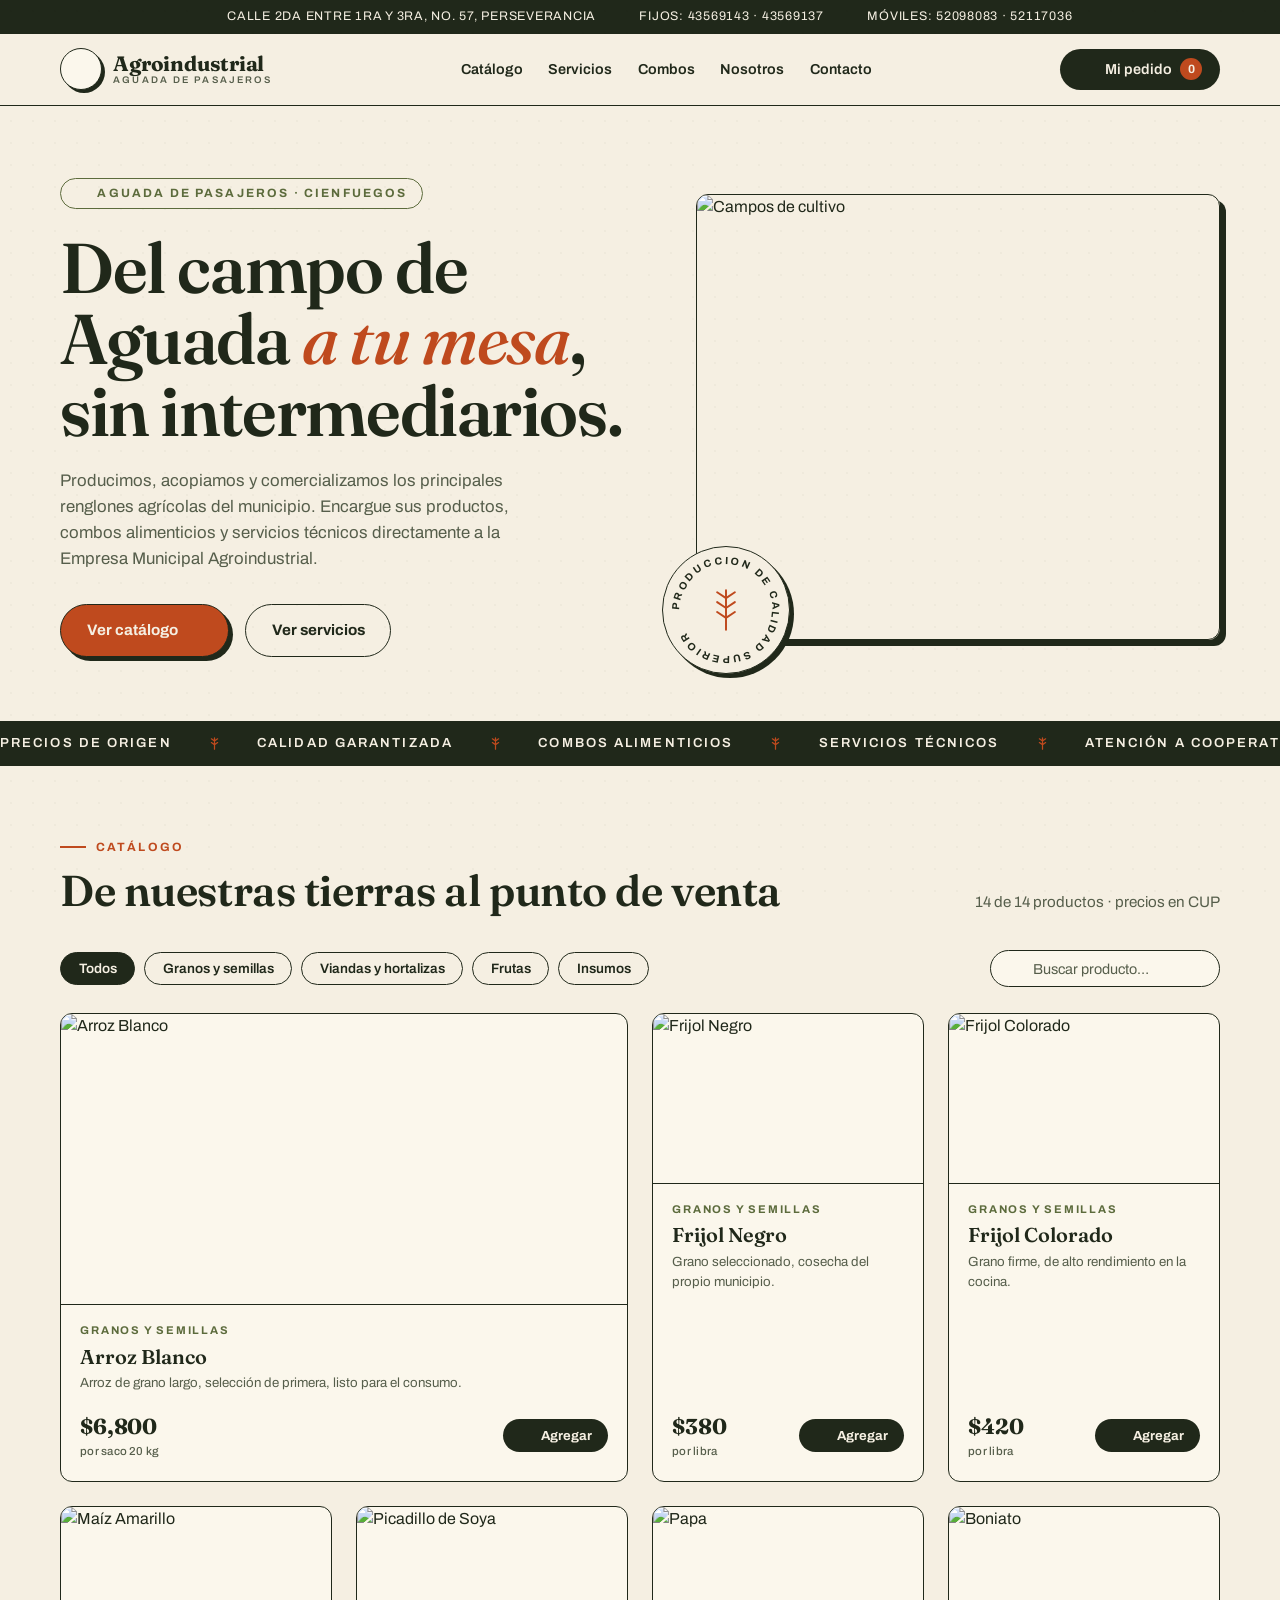
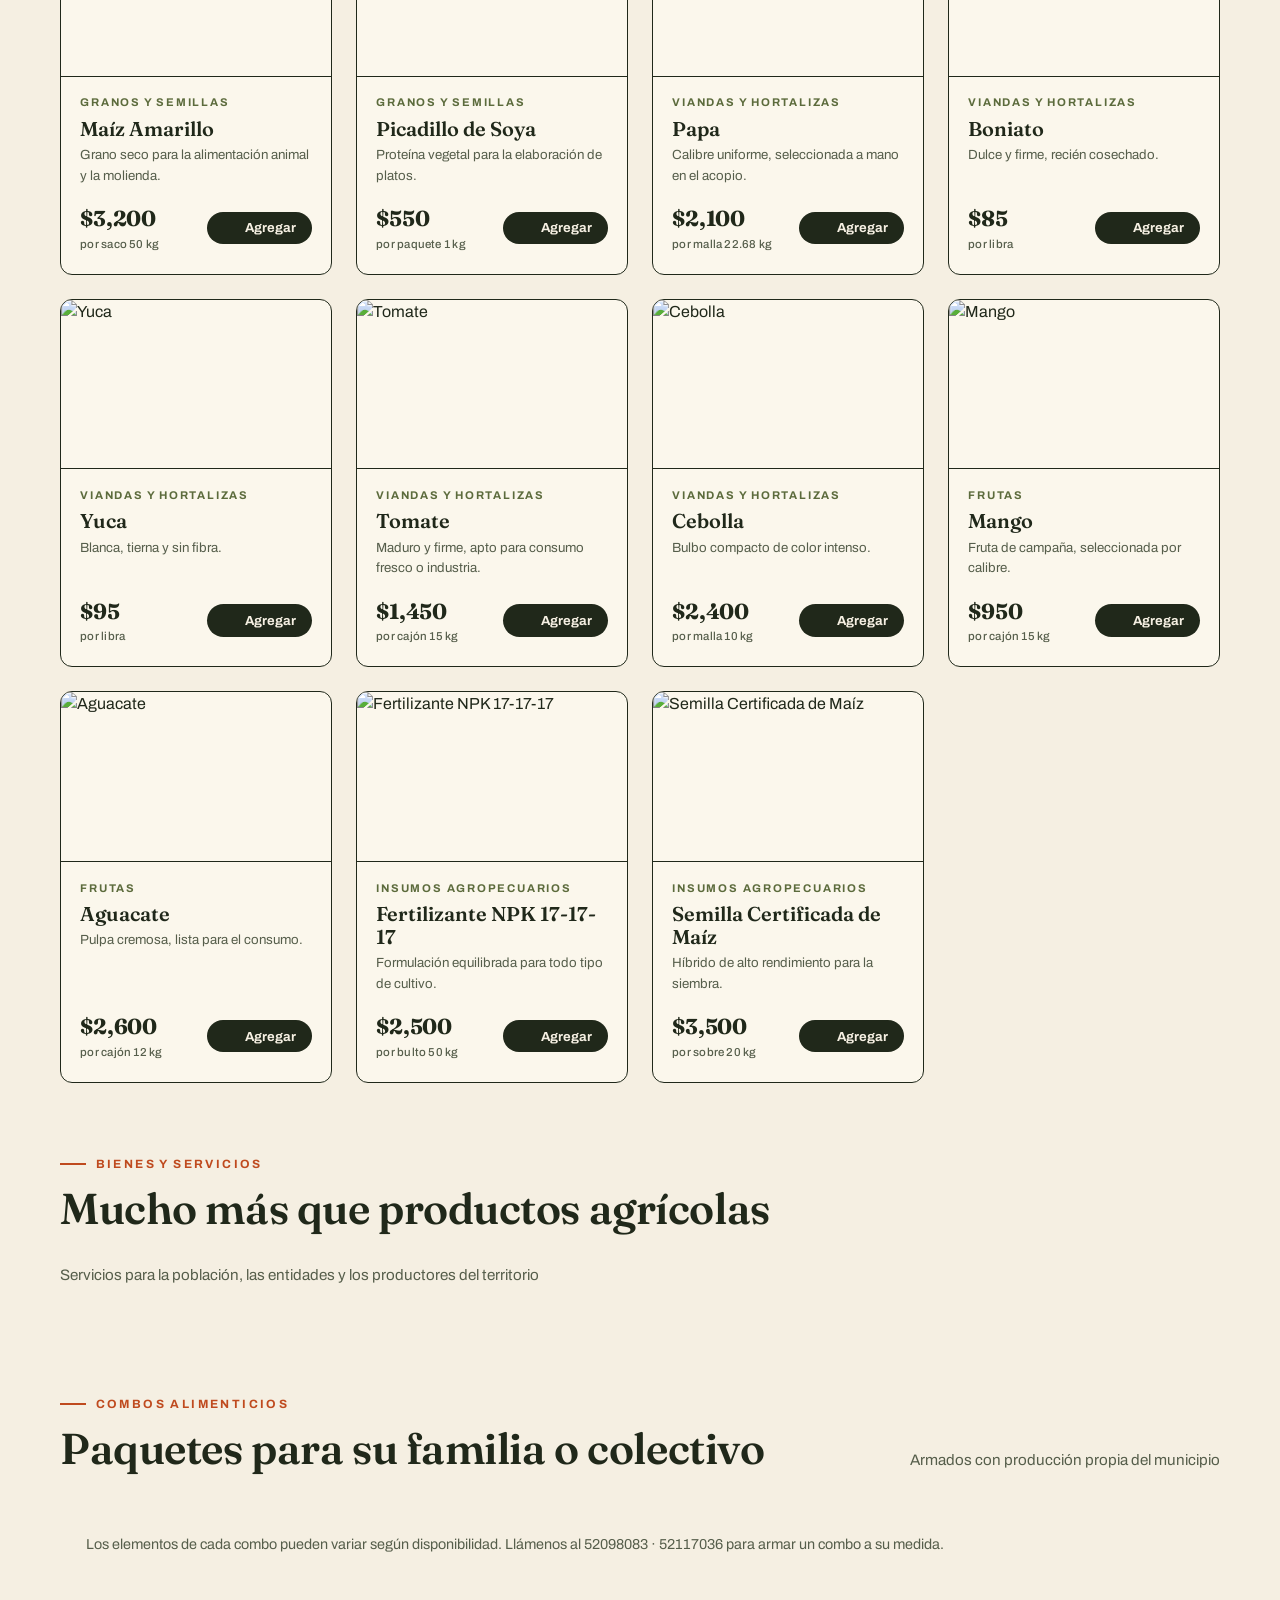
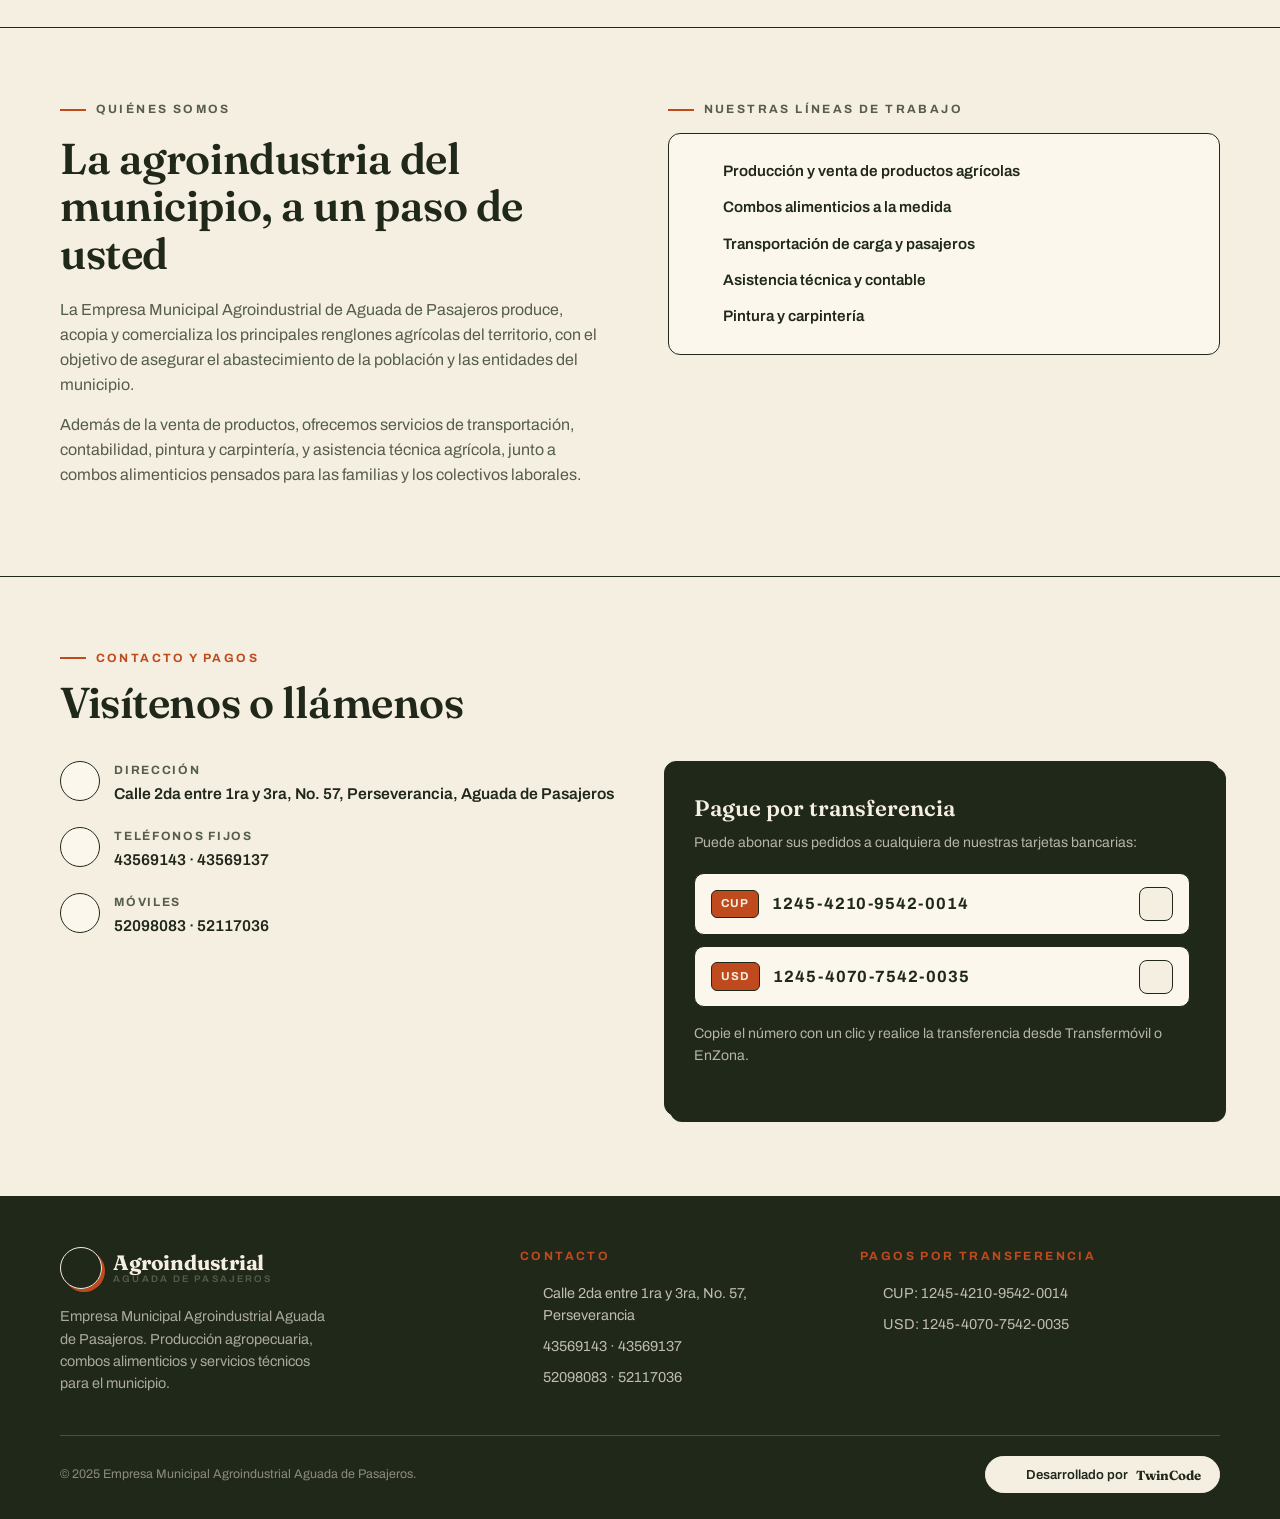
==== index.html @ 04d725ed "Update index.html" ====
<!DOCTYPE html>
<html lang="es">
<head>
<meta charset="UTF-8">
<meta name="viewport" content="width=device-width, initial-scale=1.0">
<title>Agroindustrial Aguada de Pasajeros — Productos y Servicios</title>

<!-- Tipografías: Fraunces (display) + Archivo (texto) -->
<link rel="preconnect" href="https://fonts.googleapis.com">
<link href="https://fonts.googleapis.com/css2?family=Fraunces:ital,opsz,wght@0,9..144,400;0,9..144,500;0,9..144,600;0,9..144,700;1,9..144,500&family=Archivo:wght@400;500;600;700&display=swap" rel="stylesheet">

<!-- Iconos -->
<script src="https://unpkg.com/lucide@latest"></script>

<!-- Estilos -->
<link rel="stylesheet" href="css/estilos.css">
</head>
<body>

<!-- Barra superior -->
<div class="barra-top">
  <div class="contenedor">
    <span><i data-lucide="map-pin"></i> Calle 2da entre 1ra y 3ra, No. 57, Perseverancia</span>
    <span><i data-lucide="phone"></i> Fijos: 43569143 · 43569137</span>
    <span><i data-lucide="smartphone"></i> Móviles: 52098083 · 52117036</span>
  </div>
</div>

<!-- Header -->
<header>
  <div class="contenedor nav">
    <a href="#" class="logo">
      <span class="logo-marca"><i data-lucide="sprout"></i></span>
      <span class="logo-texto">Agroindustrial<small>Aguada de Pasajeros</small></span>
    </a>
    <nav>
      <ul class="nav-enlaces">
        <li><a href="#productos">Catálogo</a></li>
        <li><a href="#servicios">Servicios</a></li>
        <li><a href="#combos">Combos</a></li>
        <li><a href="#nosotros">Nosotros</a></li>
        <li><a href="#contacto">Contacto</a></li>
      </ul>
    </nav>
    <button class="btn-carrito" id="abrirCarrito" aria-label="Abrir pedido">
      <i data-lucide="shopping-basket"></i>
      Mi pedido
      <span class="carrito-conteo" id="conteoCarrito">0</span>
    </button>
  </div>
</header>

<main>
  <!-- Hero -->
  <section class="hero">
    <div class="contenedor hero-grid">
      <div>
        <span class="kicker"><i data-lucide="wheat"></i> Aguada de Pasajeros · Cienfuegos</span>
        <h1>Del campo de Aguada <em>a tu mesa</em>, sin intermediarios.</h1>
        <p>Producimos, acopiamos y comercializamos los principales renglones agrícolas
           del municipio. Encargue sus productos, combos alimenticios y servicios
           técnicos directamente a la Empresa Municipal Agroindustrial.</p>
        <div class="hero-acciones">
          <a href="#productos" class="btn btn-primario">Ver catálogo <i data-lucide="arrow-down"></i></a>
          <a href="#servicios" class="btn btn-fantasma">Ver servicios</a>
        </div>
      </div>
      <div class="hero-figura">
        <img src="https://picsum.photos/seed/aguada-campo-01/980/840.jpg" alt="Campos de cultivo">
        <!-- Sello giratorio: detalle firma -->
        <div class="sello" aria-hidden="true">
          <svg viewBox="0 0 128 128">
            <defs>
              <path id="circ" d="M64,64 m-47,0 a47,47 0 1,1 94,0 a47,47 0 1,1 -94,0"/>
            </defs>
            <text><textPath href="#circ">PRODUCCION DE CALIDAD SUPERIOR</textPath></text>
            <g class="espiga">
              <path d="M64 44 v40"/>
              <path d="M64 52 l-9 -6 M64 52 l9 -6"/>
              <path d="M64 62 l-9 -6 M64 62 l9 -6"/>
              <path d="M64 72 l-9 -6 M64 72 l9 -6"/>
            </g>
          </svg>
        </div>
      </div>
    </div>
  </section>

  <!-- Cinta marquee -->
  <div class="cinta" aria-hidden="true">
    <div class="cinta-pista" id="cintaPista"></div>
  </div>

  <!-- Catálogo de productos -->
  <section id="productos" class="seccion-pad">
    <div class="contenedor">
      <div class="cabecera-seccion" data-reveal>
        <div>
          <p class="sub-titulo">Catálogo</p>
          <h2 class="titulo-seccion">De nuestras tierras al punto de venta</h2>
        </div>
        <p style="color:var(--tinta-suave);font-size:.95rem" id="contadorResultados"></p>
      </div>

      <div class="controles" data-reveal>
        <div class="filtros" id="filtros">
          <button class="filtro activo" data-cat="todos">Todos</button>
          <button class="filtro" data-cat="granos">Granos y semillas</button>
          <button class="filtro" data-cat="viandas">Viandas y hortalizas</button>
          <button class="filtro" data-cat="frutas">Frutas</button>
          <button class="filtro" data-cat="insumos">Insumos</button>
        </div>
        <div class="buscador">
          <i data-lucide="search"></i>
          <input type="text" id="buscador" placeholder="Buscar producto…" aria-label="Buscar producto">
        </div>
      </div>

      <div class="grid-productos" id="gridProductos"></div>
    </div>
  </section>

  <!-- Servicios -->
  <section id="servicios" class="seccion-pad">
    <div class="contenedor">
      <div class="cabecera-seccion" data-reveal>
        <div>
          <p class="sub-titulo">Bienes y servicios</p>
          <h2 class="titulo-seccion">Mucho más que productos agrícolas</h2>
        </div>
        <p style="color:var(--tinta-suave);font-size:.95rem">Servicios para la población, las entidades y los productores del territorio</p>
      </div>
      <div class="grid-servicios" id="gridServicios" data-reveal></div>
    </div>
  </section>

  <!-- Combos alimenticios -->
  <section id="combos" class="seccion-pad">
    <div class="contenedor">
      <div class="cabecera-seccion" data-reveal>
        <div>
          <p class="sub-titulo">Combos alimenticios</p>
          <h2 class="titulo-seccion">Paquetes para su familia o colectivo</h2>
        </div>
        <p style="color:var(--tinta-suave);font-size:.95rem">Armados con producción propia del municipio</p>
      </div>
      <div class="grid-combos" id="gridCombos" data-reveal></div>
      <p class="combos-nota" data-reveal>
        <i data-lucide="info"></i>
        Los elementos de cada combo pueden variar según disponibilidad. Llámenos al 52098083 · 52117036 para armar un combo a su medida.
      </p>
    </div>
  </section>

  <!-- Nosotros -->
  <section id="nosotros" class="nosotros">
    <div class="contenedor">
      <div class="nosotros-grid">
        <div data-reveal>
          <p class="sub-titulo">Quiénes somos</p>
          <h2 class="titulo-seccion" style="margin-bottom:1.3rem">La agroindustria del municipio, a un paso de usted</h2>
          <p>La Empresa Municipal Agroindustrial de Aguada de Pasajeros produce, acopia y
             comercializa los principales renglones agrícolas del territorio, con el objetivo
             de asegurar el abastecimiento de la población y las entidades del municipio.</p>
          <p>Además de la venta de productos, ofrecemos servicios de transportación,
             contabilidad, pintura y carpintería, y asistencia técnica agrícola, junto a
             combos alimenticios pensados para las familias y los colectivos laborales.</p>
        </div>
        <div data-reveal>
          <p class="sub-titulo" style="margin-bottom:.9rem">Nuestras líneas de trabajo</p>
          <ul class="lineas">
            <li><i data-lucide="check-circle-2"></i> Producción y venta de productos agrícolas</li>
            <li><i data-lucide="check-circle-2"></i> Combos alimenticios a la medida</li>
            <li><i data-lucide="check-circle-2"></i> Transportación de carga y pasajeros</li>
            <li><i data-lucide="check-circle-2"></i> Asistencia técnica y contable</li>
            <li><i data-lucide="check-circle-2"></i> Pintura y carpintería</li>
          </ul>
        </div>
      </div>
    </div>
  </section>

  <!-- Contacto y pagos -->
  <section id="contacto" class="contacto">
    <div class="contenedor">
      <div class="cabecera-seccion" data-reveal>
        <div>
          <p class="sub-titulo">Contacto y pagos</p>
          <h2 class="titulo-seccion">Visítenos o llámenos</h2>
        </div>
      </div>
      <div class="contacto-grid">
        <div class="contacto-lista" data-reveal>
          <div class="contacto-item">
            <span class="ico"><i data-lucide="map-pin"></i></span>
            <div>
              <strong>Dirección</strong>
              <p>Calle 2da entre 1ra y 3ra, No. 57, Perseverancia, Aguada de Pasajeros</p>
            </div>
          </div>
          <div class="contacto-item">
            <span class="ico"><i data-lucide="phone"></i></span>
            <div>
              <strong>Teléfonos fijos</strong>
              <p>43569143 · 43569137</p>
            </div>
          </div>
          <div class="contacto-item">
            <span class="ico"><i data-lucide="smartphone"></i></span>
            <div>
              <strong>Móviles</strong>
              <p>52098083 · 52117036</p>
            </div>
          </div>
        </div>

        <div class="bloque-pagos" data-reveal>
          <h3>Pague por transferencia</h3>
          <p>Puede abonar sus pedidos a cualquiera de nuestras tarjetas bancarias:</p>
          <div class="tarjeta-banco">
            <span class="tarjeta-moneda">CUP</span>
            <span class="tarjeta-num">1245-4210-9542-0014</span>
            <button class="btn-copiar" data-numero="1245-4210-9542-0014" aria-label="Copiar tarjeta CUP"><i data-lucide="copy"></i></button>
          </div>
          <div class="tarjeta-banco">
            <span class="tarjeta-moneda">USD</span>
            <span class="tarjeta-num">1245-4070-7542-0035</span>
            <button class="btn-copiar" data-numero="1245-4070-7542-0035" aria-label="Copiar tarjeta USD"><i data-lucide="copy"></i></button>
          </div>
          <p class="pagos-nota">Copie el número con un clic y realice la transferencia desde Transfermóvil o EnZona.</p>
        </div>
      </div>
    </div>
  </section>
</main>

<!-- Footer -->
<footer>
  <div class="contenedor">
    <div class="footer-grid">
      <div>
        <a href="#" class="logo" style="margin-bottom:1rem">
          <span class="logo-marca"><i data-lucide="sprout"></i></span>
          <span class="logo-texto">Agroindustrial<small>Aguada de Pasajeros</small></span>
        </a>
        <p>Empresa Municipal Agroindustrial Aguada de Pasajeros. Producción agropecuaria,
           combos alimenticios y servicios técnicos para el municipio.</p>
      </div>
      <div>
        <h4>Contacto</h4>
        <ul>
          <li><i data-lucide="map-pin"></i> Calle 2da entre 1ra y 3ra, No. 57, Perseverancia</li>
          <li><i data-lucide="phone"></i> 43569143 · 43569137</li>
          <li><i data-lucide="smartphone"></i> 52098083 · 52117036</li>
        </ul>
      </div>
      <div>
        <h4>Pagos por transferencia</h4>
        <ul>
          <li><i data-lucide="credit-card"></i> CUP: 1245-4210-9542-0014</li>
          <li><i data-lucide="credit-card"></i> USD: 1245-4070-7542-0035</li>
        </ul>
      </div>
    </div>
    <div class="footer-final">
      <span>© 2025 Empresa Municipal Agroindustrial Aguada de Pasajeros.</span>
      <!-- BOTÓN: lleva a la página del equipo creador de la web -->
      <a class="btn-equipo" href="https://helsing22.github.io/TwinCodeLandingPage/" target="_blank" rel="noopener">
        <i data-lucide="code"></i> Desarrollado por <strong>TwinCode</strong>
      </a>
    </div>
  </div>
</footer>

<!-- Carrito lateral -->
<div class="velo" id="velo"></div>
<aside class="drawer" id="drawer" aria-label="Pedido">
  <div class="drawer-cabecera">
    <h3 id="drawerTitulo">Mi pedido</h3>
    <button class="btn-cerrar" id="cerrarCarrito" aria-label="Cerrar pedido"><i data-lucide="x"></i></button>
  </div>
  <div class="drawer-cuerpo" id="drawerCuerpo"></div>
  <div class="drawer-pie" id="drawerPie"></div>
</aside>

<!-- Toasts -->
<div id="toasts"></div>

<!-- ============ ARCHIVOS DE DATOS (edítelos aquí) ============ -->
<script src="datos/productos.js"></script>
<script src="datos/servicios.js"></script>
<script src="datos/combos.js"></script>

<!-- ============ LÓGICA ============ -->
<script src="js/carrito.js"></script>
<script src="js/app.js"></script>
</body>
</html>
---- css/estilos.css ----
/* ============================================================
   AGROINDUSTRIAL AGUADA DE PASAJEROS — Hoja de estilos
   Índice:
   1. Variables y base
   2. Barra superior y header
   3. Hero y sello giratorio
   4. Cinta marquee
   5. Secciones y controles
   6. Tarjetas de producto y combos
   7. Servicios
   8. Nosotros
   9. Contacto y pagos
   10. Footer
   11. Carrito lateral (drawer)
   12. Toasts y animaciones
   13. Responsive
   14. Botón del equipo
============================================================ */

/* ============ 1. VARIABLES Y BASE ============ */
:root{
  --papel:#F5EFE2;
  --papel-alto:#FBF7EC;
  --tinta:#20281A;
  --tinta-suave:#565E4B;
  --acento:#BF4A1E;
  --oliva:#5C6B3C;
  --linea:rgba(32,40,26,.18);
  --sombra:6px 6px 0 var(--tinta);
  --sombra-sm:4px 4px 0 var(--tinta);
  --radio:12px;
}
*{margin:0;padding:0;box-sizing:border-box}
html{scroll-behavior:smooth}
body{
  font-family:'Archivo',sans-serif;
  background:var(--papel);
  color:var(--tinta);
  line-height:1.55;
  -webkit-font-smoothing:antialiased;
}
::selection{background:var(--acento);color:var(--papel)}
img{display:block;max-width:100%}
button{font-family:inherit;cursor:pointer;border:none;background:none;color:inherit}
input{font-family:inherit}
ul{list-style:none}
.contenedor{width:min(1160px,92%);margin-inline:auto}
:focus-visible{outline:2px solid var(--acento);outline-offset:3px}
section{scroll-margin-top:90px}

/* Textura sutil de papel */
body::before{
  content:"";position:fixed;inset:0;pointer-events:none;z-index:0;opacity:.5;
  background-image:radial-gradient(rgba(32,40,26,.05) 1px, transparent 1px);
  background-size:22px 22px;
}
main,header,footer{position:relative;z-index:1}

/* ============ 2. BARRA SUPERIOR Y HEADER ============ */
.barra-top{
  background:var(--tinta);color:var(--papel);
  font-size:.78rem;letter-spacing:.06em;text-transform:uppercase;
}
.barra-top .contenedor{
  display:flex;justify-content:center;align-items:center;
  padding:.45rem 0;gap:1.5rem;flex-wrap:wrap;
}
.barra-top span{display:inline-flex;align-items:center;gap:.4rem}
.barra-top i{width:13px;height:13px}

header{
  position:sticky;top:0;z-index:50;
  background:var(--papel);border-bottom:1.5px solid var(--tinta);
}
.nav{
  display:flex;align-items:center;justify-content:space-between;
  padding:.9rem 0;gap:1.5rem;
}
.logo{display:flex;align-items:center;gap:.7rem;text-decoration:none;color:var(--tinta)}
.logo-marca{
  width:42px;height:42px;border:1.5px solid var(--tinta);border-radius:50%;
  display:grid;place-items:center;background:var(--papel-alto);
  box-shadow:3px 3px 0 var(--tinta);flex-shrink:0;
}
.logo-marca i{width:20px;height:20px;color:var(--oliva)}
.logo-texto{font-family:'Fraunces',serif;font-weight:700;font-size:1.3rem;line-height:1.05;letter-spacing:-.01em}
.logo-texto small{
  display:block;font-family:'Archivo',sans-serif;font-weight:600;
  font-size:.6rem;letter-spacing:.22em;text-transform:uppercase;color:var(--tinta-suave);
}
.nav-enlaces{display:flex;gap:1.6rem}
.nav-enlaces a{
  text-decoration:none;color:var(--tinta);font-weight:600;font-size:.9rem;
  position:relative;padding-bottom:2px;
}
.nav-enlaces a::after{
  content:"";position:absolute;left:0;bottom:0;width:0;height:2px;
  background:var(--acento);transition:width .25s ease;
}
.nav-enlaces a:hover::after{width:100%}

.btn-carrito{
  display:flex;align-items:center;gap:.55rem;
  background:var(--tinta);color:var(--papel);
  padding:.6rem 1.1rem;border-radius:999px;font-weight:600;font-size:.9rem;
  transition:transform .15s ease, box-shadow .15s ease;
}
.btn-carrito:hover{transform:translate(-2px,-2px);box-shadow:4px 4px 0 var(--acento)}
.btn-carrito i{width:18px;height:18px}
.carrito-conteo{
  background:var(--acento);color:var(--papel);
  min-width:22px;height:22px;border-radius:999px;
  display:grid;place-items:center;font-size:.75rem;font-weight:700;
}
.carrito-conteo.pop{animation:pop .35s ease}
@keyframes pop{50%{transform:scale(1.45)}}

/* ============ 3. HERO ============ */
.hero{padding:4.5rem 0 4rem}
.hero-grid{display:grid;grid-template-columns:1.05fr .95fr;gap:3.5rem;align-items:center}
.kicker{
  display:inline-flex;align-items:center;gap:.5rem;
  font-size:.75rem;font-weight:700;letter-spacing:.18em;text-transform:uppercase;
  color:var(--oliva);border:1.5px solid var(--oliva);border-radius:999px;
  padding:.35rem .9rem;margin-bottom:1.4rem;
}
.kicker i{width:14px;height:14px}
.hero h1{
  font-family:'Fraunces',serif;font-weight:600;
  font-size:clamp(2.7rem,5.6vw,4.4rem);line-height:1.02;letter-spacing:-.02em;
  margin-bottom:1.3rem;
}
.hero h1 em{font-style:italic;color:var(--acento);font-weight:500}
.hero p{color:var(--tinta-suave);font-size:1.05rem;max-width:46ch;margin-bottom:2rem}
.hero-acciones{display:flex;gap:1rem;flex-wrap:wrap}
.btn{
  display:inline-flex;align-items:center;gap:.5rem;
  padding:.85rem 1.6rem;border-radius:999px;
  font-weight:700;font-size:.95rem;text-decoration:none;
  transition:transform .15s ease, box-shadow .15s ease;
}
.btn i{width:17px;height:17px}
.btn-primario{background:var(--acento);color:var(--papel);border:1.5px solid var(--tinta);box-shadow:var(--sombra-sm)}
.btn-primario:hover{transform:translate(-3px,-3px);box-shadow:var(--sombra)}
.btn-fantasma{border:1.5px solid var(--tinta);color:var(--tinta);background:transparent}
.btn-fantasma:hover{background:var(--tinta);color:var(--papel)}

.hero-figura{position:relative}
.hero-figura img{
  width:100%;aspect-ratio:4/3.4;object-fit:cover;
  border:1.5px solid var(--tinta);border-radius:var(--radio);
  box-shadow:var(--sombra);
}
.sello{
  position:absolute;bottom:-34px;left:-34px;width:128px;height:128px;
  background:var(--papel);border:1.5px solid var(--tinta);border-radius:50%;
  display:grid;place-items:center;box-shadow:var(--sombra-sm);
}
.sello svg{width:100%;height:100%;animation:girar 20s linear infinite}
@keyframes girar{to{transform:rotate(360deg)}}
.sello text{font-family:'Archivo',sans-serif;font-size:10.5px;font-weight:700;letter-spacing:2.4px;fill:var(--tinta)}
.sello .espiga{stroke:var(--acento);stroke-width:2;fill:none;stroke-linecap:round}

/* ============ 4. CINTA MARQUEE ============ */
.cinta{
  background:var(--tinta);color:var(--papel);overflow:hidden;
  border-block:1.5px solid var(--tinta);padding:.7rem 0;
}
.cinta-pista{display:flex;width:max-content;animation:desfile 28s linear infinite}
.cinta:hover .cinta-pista{animation-play-state:paused}
.cinta-grupo{display:flex;align-items:center;gap:2.2rem;padding-right:2.2rem;white-space:nowrap}
.cinta-grupo span{font-size:.82rem;font-weight:600;letter-spacing:.16em;text-transform:uppercase}
.cinta-grupo svg{width:15px;height:15px;stroke:var(--acento);flex-shrink:0}
@keyframes desfile{to{transform:translateX(-50%)}}

/* ============ 5. SECCIONES Y CONTROLES ============ */
.seccion-pad{padding:4.5rem 0 0}
.cabecera-seccion{display:flex;align-items:flex-end;justify-content:space-between;gap:2rem;margin-bottom:2.2rem;flex-wrap:wrap}
.sub-titulo{
  font-size:.75rem;font-weight:700;letter-spacing:.2em;text-transform:uppercase;
  color:var(--acento);display:flex;align-items:center;gap:.6rem;margin-bottom:.7rem;
}
.sub-titulo::before{content:"";width:26px;height:2px;background:var(--acento)}
.titulo-seccion{font-family:'Fraunces',serif;font-weight:600;font-size:clamp(1.9rem,3.4vw,2.7rem);letter-spacing:-.01em;line-height:1.1}

.controles{display:flex;gap:1rem;align-items:center;flex-wrap:wrap;margin-bottom:1.6rem}
.filtros{display:flex;gap:.55rem;flex-wrap:wrap}
.filtro{
  border:1.5px solid var(--tinta);border-radius:999px;
  padding:.5rem 1.1rem;font-weight:600;font-size:.85rem;
  background:transparent;transition:all .18s ease;
}
.filtro:hover{background:var(--papel-alto);transform:translateY(-2px)}
.filtro.activo{background:var(--tinta);color:var(--papel)}
.buscador{position:relative;margin-left:auto}
.buscador i{
  position:absolute;left:.95rem;top:50%;transform:translateY(-50%);
  width:16px;height:16px;color:var(--tinta-suave);pointer-events:none;
}
.buscador input{
  border:1.5px solid var(--tinta);border-radius:999px;
  background:var(--papel-alto);padding:.6rem 1.1rem .6rem 2.6rem;
  font-size:.9rem;width:230px;color:var(--tinta);
  transition:box-shadow .18s ease;
}
.buscador input:focus{outline:none;box-shadow:3px 3px 0 var(--acento)}
.buscador input::placeholder{color:var(--tinta-suave)}

/* ============ 6. TARJETAS DE PRODUCTO Y COMBOS ============ */
.grid-productos,.grid-combos{
  display:grid;grid-template-columns:repeat(auto-fill,minmax(252px,1fr));
  gap:1.5rem;
}
.card{
  background:var(--papel-alto);border:1.5px solid var(--tinta);border-radius:var(--radio);
  overflow:hidden;display:flex;flex-direction:column;
  transition:transform .2s ease, box-shadow .2s ease;
  animation:entra .5s ease both;
}
.card:hover{transform:translate(-4px,-4px);box-shadow:var(--sombra)}
@keyframes entra{from{opacity:0;transform:translateY(16px)}}
.card.destacada{grid-column:span 2}
@media(max-width:640px){.card.destacada{grid-column:span 1}}

.card-img{position:relative;overflow:hidden;border-bottom:1.5px solid var(--tinta)}
.card-img img{width:100%;aspect-ratio:16/10;object-fit:cover;transition:transform .45s ease}
.card:hover .card-img img{transform:scale(1.05)}
.card.destacada .card-img img{aspect-ratio:16/8.2}
.etiqueta{
  position:absolute;top:.8rem;left:.8rem;
  background:var(--acento);color:var(--papel);
  font-size:.68rem;font-weight:700;letter-spacing:.14em;text-transform:uppercase;
  padding:.3rem .7rem;border-radius:999px;border:1.5px solid var(--tinta);
}
.etiqueta.oliva{background:var(--oliva)}

.card-cuerpo{padding:1.1rem 1.2rem 1.25rem;display:flex;flex-direction:column;flex:1}
.card-categoria{font-size:.7rem;font-weight:700;letter-spacing:.16em;text-transform:uppercase;color:var(--oliva);margin-bottom:.3rem}
.card-nombre{font-family:'Fraunces',serif;font-weight:600;font-size:1.25rem;line-height:1.15;margin-bottom:.35rem}
.card-desc{font-size:.83rem;color:var(--tinta-suave);margin-bottom:1rem}
.card-pie{margin-top:auto;display:flex;align-items:center;justify-content:space-between;gap:.8rem}
.precio{font-family:'Fraunces',serif;font-weight:700;font-size:1.35rem;letter-spacing:-.01em}
.precio small{font-family:'Archivo',sans-serif;font-weight:500;font-size:.72rem;color:var(--tinta-suave);display:block;letter-spacing:.02em}
.btn-agregar{
  display:inline-flex;align-items:center;gap:.45rem;
  background:var(--tinta);color:var(--papel);
  padding:.55rem 1rem;border-radius:999px;
  font-weight:700;font-size:.82rem;
  transition:background .2s ease, transform .15s ease;
}
.btn-agregar:hover{background:var(--acento);transform:translateY(-2px)}
.btn-agregar.ok{background:var(--oliva)}
.btn-agregar i{width:15px;height:15px}

/* Lista de elementos dentro de cada combo */
.combo-elementos{
  display:grid;gap:.4rem;margin:.2rem 0 1rem;padding:.85rem .95rem;
  background:var(--papel);border:1.5px dashed var(--linea);border-radius:10px;
}
.combo-elementos li{display:flex;align-items:flex-start;gap:.55rem;font-size:.86rem;font-weight:500}
.combo-elementos i{width:14px;height:14px;color:var(--acento);flex-shrink:0;margin-top:3px}
.combo-vacio{color:var(--tinta-suave);font-style:italic}

.combos-nota{
  margin-top:1.6rem;display:flex;gap:.6rem;align-items:center;flex-wrap:wrap;
  color:var(--tinta-suave);font-size:.9rem;
}
.combos-nota i{width:16px;height:16px;color:var(--oliva);flex-shrink:0}

.sin-resultados{
  grid-column:1/-1;text-align:center;padding:3.5rem 1rem;
  border:1.5px dashed var(--linea);border-radius:var(--radio);color:var(--tinta-suave);
}
.sin-resultados i{width:34px;height:34px;margin:0 auto .8rem;display:block;color:var(--oliva)}

/* ============ 7. SERVICIOS ============ */
.grid-servicios{display:grid;grid-template-columns:repeat(auto-fill,minmax(310px,1fr));gap:1.5rem}
.servicio-card{
  position:relative;background:var(--papel-alto);border:1.5px solid var(--tinta);
  border-radius:var(--radio);padding:1.6rem 1.5rem 1.4rem;
  display:flex;flex-direction:column;gap:.8rem;
  transition:transform .2s ease, box-shadow .2s ease;
  animation:entra .5s ease both;
}
.servicio-card:hover{transform:translate(-4px,-4px);box-shadow:var(--sombra)}
.servicio-num{
  position:absolute;top:1.1rem;right:1.3rem;
  font-family:'Fraunces',serif;font-weight:700;font-size:1.05rem;color:var(--tinta-suave);opacity:.7;
}
.servicio-icono{
  width:52px;height:52px;border:1.5px solid var(--tinta);border-radius:50%;
  background:var(--papel);display:grid;place-items:center;
  box-shadow:3px 3px 0 var(--acento);flex-shrink:0;
}
.servicio-icono i{width:24px;height:24px;color:var(--oliva)}
.servicio-nombre{font-family:'Fraunces',serif;font-weight:600;font-size:1.3rem;line-height:1.15;padding-right:2.4rem}
.servicio-desc{font-size:.88rem;color:var(--tinta-suave)}
.servicio-puntos{display:grid;gap:.35rem;margin-top:.1rem}
.servicio-puntos li{display:flex;align-items:center;gap:.5rem;font-size:.84rem;font-weight:500}
.servicio-puntos i{width:14px;height:14px;color:var(--oliva);flex-shrink:0}
.servicio-pie{
  margin-top:auto;padding-top:1rem;display:flex;align-items:center;justify-content:flex-end;
  gap:.8rem;border-top:1px dashed var(--linea);
}
.servicio-pie .precio{margin-right:auto}
.btn-servicio{
  display:inline-flex;align-items:center;gap:.45rem;
  border:1.5px solid var(--tinta);border-radius:999px;padding:.5rem 1.05rem;
  font-weight:700;font-size:.82rem;text-decoration:none;color:var(--tinta);
  transition:all .18s ease;background:transparent;
}
.btn-servicio:hover{background:var(--tinta);color:var(--papel)}
.btn-servicio i{width:15px;height:15px}

/* ============ 8. NOSOTROS ============ */
.nosotros{padding:4.5rem 0;border-top:1.5px solid var(--tinta);margin-top:4.5rem}
.nosotros-grid{display:grid;grid-template-columns:1fr 1fr;gap:3.5rem;align-items:start}
.nosotros p{color:var(--tinta-suave);margin-bottom:1rem}
.lineas{
  display:grid;gap:.8rem;border:1.5px solid var(--tinta);border-radius:var(--radio);
  padding:1.6rem;background:var(--papel-alto);
}
.lineas li{display:flex;gap:.7rem;align-items:center;font-weight:600;font-size:.95rem}
.lineas li i{width:17px;height:17px;color:var(--acento);flex-shrink:0}

/* ============ 9. CONTACTO Y PAGOS ============ */
.contacto{padding:4.5rem 0 5rem;border-top:1.5px solid var(--tinta)}
.contacto-grid{display:grid;grid-template-columns:1fr 1fr;gap:3rem;align-items:start}
.contacto-lista{display:grid;gap:1.3rem}
.contacto-item{display:flex;gap:.9rem;align-items:flex-start}
.contacto-item .ico{
  width:40px;height:40px;border:1.5px solid var(--tinta);border-radius:50%;
  display:grid;place-items:center;background:var(--papel-alto);flex-shrink:0;
}
.contacto-item .ico i{width:17px;height:17px;color:var(--oliva)}
.contacto-item strong{
  display:block;font-size:.75rem;letter-spacing:.14em;
  text-transform:uppercase;color:var(--tinta-suave);margin-bottom:.15rem;
}
.contacto-item p{font-size:.98rem;font-weight:600}

.bloque-pagos{
  background:var(--tinta);color:var(--papel);border-radius:var(--radio);
  padding:1.8rem;border:1.5px solid var(--tinta);box-shadow:var(--sombra);
}
.bloque-pagos h3{font-family:'Fraunces',serif;font-size:1.4rem;font-weight:600;margin-bottom:.4rem}
.bloque-pagos > p{font-size:.88rem;color:rgba(245,239,226,.7);margin-bottom:1.2rem}
.tarjeta-banco{
  display:flex;align-items:center;gap:.8rem;
  background:var(--papel-alto);color:var(--tinta);
  border-radius:10px;padding:.8rem 1rem;border:1.5px solid var(--tinta);
}
.tarjeta-banco + .tarjeta-banco{margin-top:.7rem}
.tarjeta-moneda{
  font-weight:700;font-size:.72rem;letter-spacing:.1em;
  background:var(--acento);color:var(--papel);
  border-radius:6px;padding:.28rem .55rem;border:1.5px solid var(--tinta);flex-shrink:0;
}
.tarjeta-num{font-weight:700;font-size:1.02rem;letter-spacing:.06em;flex:1;white-space:nowrap;overflow:hidden;text-overflow:ellipsis}
.btn-copiar{
  width:34px;height:34px;border:1.5px solid var(--tinta);border-radius:8px;
  display:grid;place-items:center;background:var(--papel);
  transition:all .15s ease;flex-shrink:0;
}
.btn-copiar:hover{background:var(--tinta);color:var(--papel)}
.btn-copiar i{width:15px;height:15px}
.pagos-nota{margin-top:1rem;font-size:.78rem;color:rgba(245,239,226,.55)}

/* ============ 10. FOOTER ============ */
footer{background:var(--tinta);color:var(--papel);padding:3.2rem 0 1.6rem}
.footer-grid{display:grid;grid-template-columns:1.4fr 1fr 1.2fr;gap:2.5rem;margin-bottom:2.5rem}
footer .logo-texto{color:var(--papel)}
footer .logo-marca{background:transparent;border-color:var(--papel);box-shadow:3px 3px 0 var(--acento)}
footer p{color:rgba(245,239,226,.65);font-size:.9rem;max-width:34ch}
footer h4{font-size:.75rem;letter-spacing:.2em;text-transform:uppercase;margin-bottom:1rem;color:var(--acento)}
footer ul{display:grid;gap:.55rem;font-size:.9rem;color:rgba(245,239,226,.75)}
footer li{display:flex;align-items:center;gap:.55rem}
footer li i{width:14px;height:14px;flex-shrink:0}
.footer-final{
  border-top:1px solid rgba(245,239,226,.2);padding-top:1.3rem;
  display:flex;justify-content:space-between;gap:1rem;flex-wrap:wrap;align-items:center;
  font-size:.78rem;color:rgba(245,239,226,.5);
}

/* ============ 11. CARRITO LATERAL (DRAWER) ============ */
.velo{
  position:fixed;inset:0;background:rgba(32,40,26,.5);
  opacity:0;pointer-events:none;transition:opacity .3s ease;z-index:90;
}
.velo.activo{opacity:1;pointer-events:auto}
.drawer{
  position:fixed;top:0;right:0;height:100dvh;width:min(430px,100%);
  background:var(--papel);border-left:1.5px solid var(--tinta);
  transform:translateX(105%);transition:transform .35s cubic-bezier(.32,.72,.28,1);
  z-index:100;display:flex;flex-direction:column;
}
.drawer.abierto{transform:translateX(0)}
.drawer-cabecera{
  display:flex;align-items:center;justify-content:space-between;
  padding:1.2rem 1.4rem;border-bottom:1.5px solid var(--tinta);
}
.drawer-cabecera h3{font-family:'Fraunces',serif;font-size:1.35rem;font-weight:600}
.btn-cerrar{
  width:38px;height:38px;border:1.5px solid var(--tinta);border-radius:50%;
  display:grid;place-items:center;transition:all .15s ease;
}
.btn-cerrar:hover{background:var(--tinta);color:var(--papel);transform:rotate(90deg)}
.btn-cerrar i{width:17px;height:17px}
.drawer-cuerpo{flex:1;overflow-y:auto;padding:1.2rem 1.4rem}
.drawer-pie{padding:1.2rem 1.4rem;border-top:1.5px solid var(--tinta);background:var(--papel-alto)}

.item{display:flex;gap:.9rem;padding:.9rem 0;border-bottom:1px dashed var(--linea)}
.item img{width:64px;height:64px;object-fit:cover;border:1.5px solid var(--tinta);border-radius:8px}
.item-info{flex:1;min-width:0}
.item-nombre{font-weight:700;font-size:.92rem;line-height:1.25}
.item-precio{font-size:.8rem;color:var(--tinta-suave);margin-bottom:.4rem}
.item-controles{display:flex;align-items:center;gap:.7rem}
.btn-cant{
  width:26px;height:26px;border:1.5px solid var(--tinta);border-radius:50%;
  display:grid;place-items:center;font-weight:700;transition:all .15s ease;
}
.btn-cant:hover{background:var(--tinta);color:var(--papel)}
.btn-cant i{width:13px;height:13px}
.item-cant{font-weight:700;font-size:.95rem;min-width:20px;text-align:center}
.item-sub{font-family:'Fraunces',serif;font-weight:700;font-size:1rem;white-space:nowrap}
.btn-eliminar{
  align-self:flex-start;color:var(--tinta-suave);transition:color .15s ease;
  display:grid;place-items:center;padding:2px;
}
.btn-eliminar:hover{color:var(--acento)}
.btn-eliminar i{width:15px;height:15px}

.carrito-vacio{text-align:center;padding:3.5rem 1rem;color:var(--tinta-suave)}
.carrito-vacio i{width:44px;height:44px;margin:0 auto 1rem;display:block;color:var(--oliva)}
.carrito-vacio p{margin-bottom:1.4rem}

.total-linea{display:flex;justify-content:space-between;align-items:baseline;margin-bottom:1rem}
.total-linea span{font-weight:600;font-size:.9rem;letter-spacing:.06em;text-transform:uppercase;color:var(--tinta-suave)}
.total-linea strong{font-family:'Fraunces',serif;font-size:1.7rem;font-weight:700}
.btn-bloque{width:100%;justify-content:center}

/* Formulario de pedido */
.campo{margin-bottom:1rem}
.campo label{display:block;font-size:.78rem;font-weight:700;letter-spacing:.1em;text-transform:uppercase;margin-bottom:.35rem}
.campo input,.campo textarea{
  width:100%;border:1.5px solid var(--tinta);border-radius:10px;
  background:var(--papel-alto);padding:.7rem .9rem;font-size:.95rem;color:var(--tinta);
  transition:box-shadow .15s ease;resize:vertical;
}
.campo input:focus,.campo textarea:focus{outline:none;box-shadow:3px 3px 0 var(--acento)}
.campo.error input{border-color:var(--acento)}
.campo .msg-error{display:none;font-size:.76rem;color:var(--acento);font-weight:600;margin-top:.3rem}
.campo.error .msg-error{display:block}

/* Confirmación con datos de pago */
.confirmacion{text-align:center;padding:2.5rem 1rem}
.confirmacion .check-circulo{
  width:74px;height:74px;border:2px solid var(--oliva);border-radius:50%;
  display:grid;place-items:center;margin:0 auto 1.4rem;background:var(--papel-alto);
  animation:pop .5s ease;
}
.confirmacion .check-circulo i{width:34px;height:34px;color:var(--oliva)}
.confirmacion h4{font-family:'Fraunces',serif;font-size:1.5rem;font-weight:600;margin-bottom:.5rem}
.confirmacion p{color:var(--tinta-suave);font-size:.92rem;margin-bottom:.4rem}
.confirmacion-sub{font-size:.75rem !important;font-weight:700;letter-spacing:.14em;text-transform:uppercase;color:var(--tinta-suave) !important;margin-top:1.4rem !important}
.orden-codigo{
  display:inline-block;font-family:'Fraunces',serif;font-weight:700;font-size:1.15rem;
  border:1.5px dashed var(--tinta);border-radius:10px;padding:.5rem 1.2rem;margin:1rem 0 1.5rem;
  background:var(--papel-alto);
}
.confirmacion .tarjeta-banco{text-align:left;margin-top:.6rem}

/* ============ 12. TOASTS Y ANIMACIONES ============ */
#toasts{position:fixed;bottom:1.4rem;left:50%;transform:translateX(-50%);z-index:200;display:grid;gap:.6rem;width:max-content;max-width:92%}
.toast{
  display:flex;align-items:center;gap:.6rem;
  background:var(--tinta);color:var(--papel);
  padding:.75rem 1.3rem;border-radius:999px;font-weight:600;font-size:.88rem;
  box-shadow:var(--sombra-sm);border:1.5px solid var(--tinta);
  animation:toastEn .3s ease, toastFuera .3s ease 2.4s both;
}
.toast i{width:16px;height:16px;color:#8DB255}
@keyframes toastEn{from{opacity:0;transform:translateY(14px)}}
@keyframes toastFuera{to{opacity:0;transform:translateY(10px)}}

[data-reveal]{opacity:0;transform:translateY(22px);transition:opacity .7s ease,transform .7s ease}
[data-reveal].visible{opacity:1;transform:none}

/* ============ 13. RESPONSIVE ============ */
@media(max-width:900px){
  .hero-grid,.nosotros-grid,.contacto-grid{grid-template-columns:1fr;gap:2.5rem}
  .hero{padding:3rem 0 3.5rem}
  .sello{width:104px;height:104px;bottom:-26px;left:-14px}
  .footer-grid{grid-template-columns:1fr 1fr}
}
@media(max-width:680px){
  .nav-enlaces{display:none}
  .buscador{margin-left:0;width:100%}
  .buscador input{width:100%}
  .footer-grid{grid-template-columns:1fr}
  .barra-top .contenedor{gap:.8rem}
}

/* ============ 14. BOTÓN DEL EQUIPO (footer) ============ */
.btn-equipo{
  display:inline-flex;align-items:center;gap:.5rem;
  background:var(--papel);color:var(--tinta);
  border:1.5px solid var(--papel);border-radius:999px;
  padding:.45rem 1.1rem;font-weight:600;font-size:.82rem;text-decoration:none;
  transition:all .18s ease;
}
.btn-equipo:hover{background:var(--acento);color:var(--papel);border-color:var(--acento)}
.btn-equipo strong{font-family:'Fraunces',serif;font-weight:700}
.btn-equipo i{width:15px;height:15px}
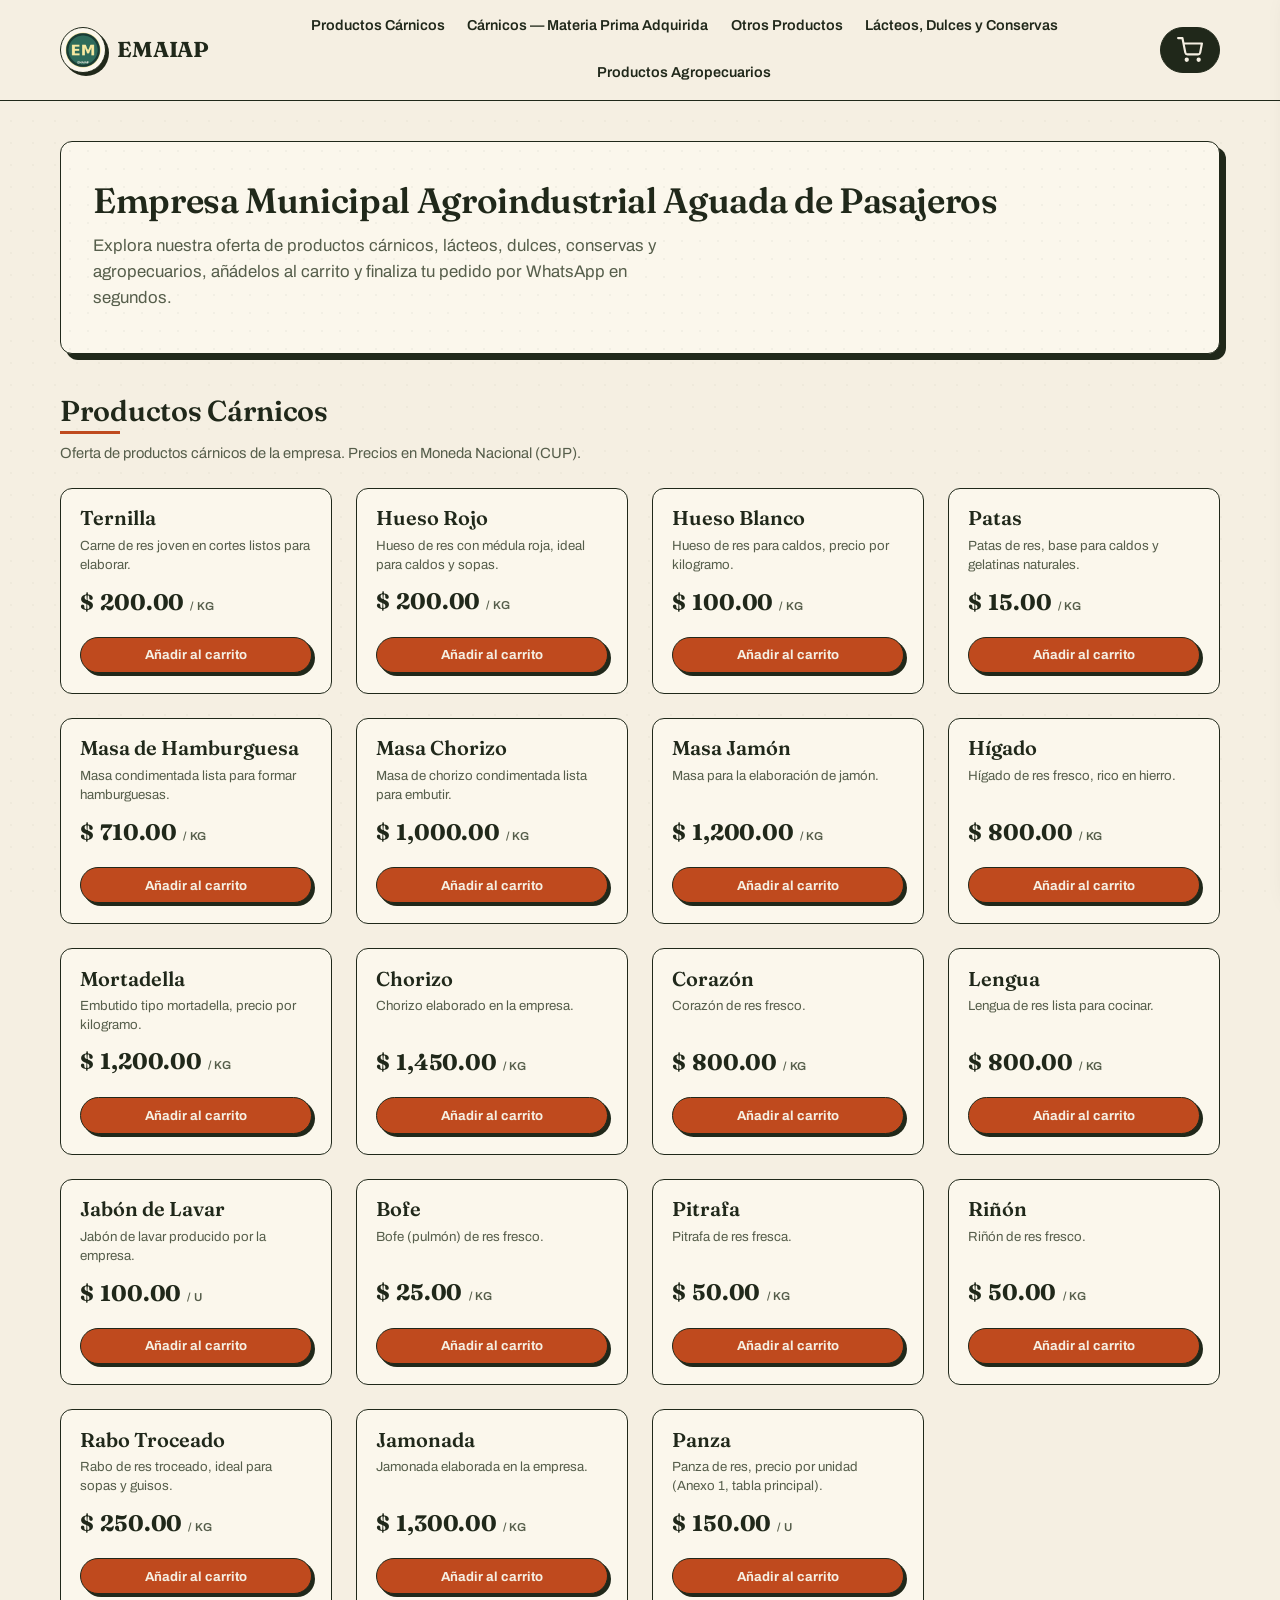
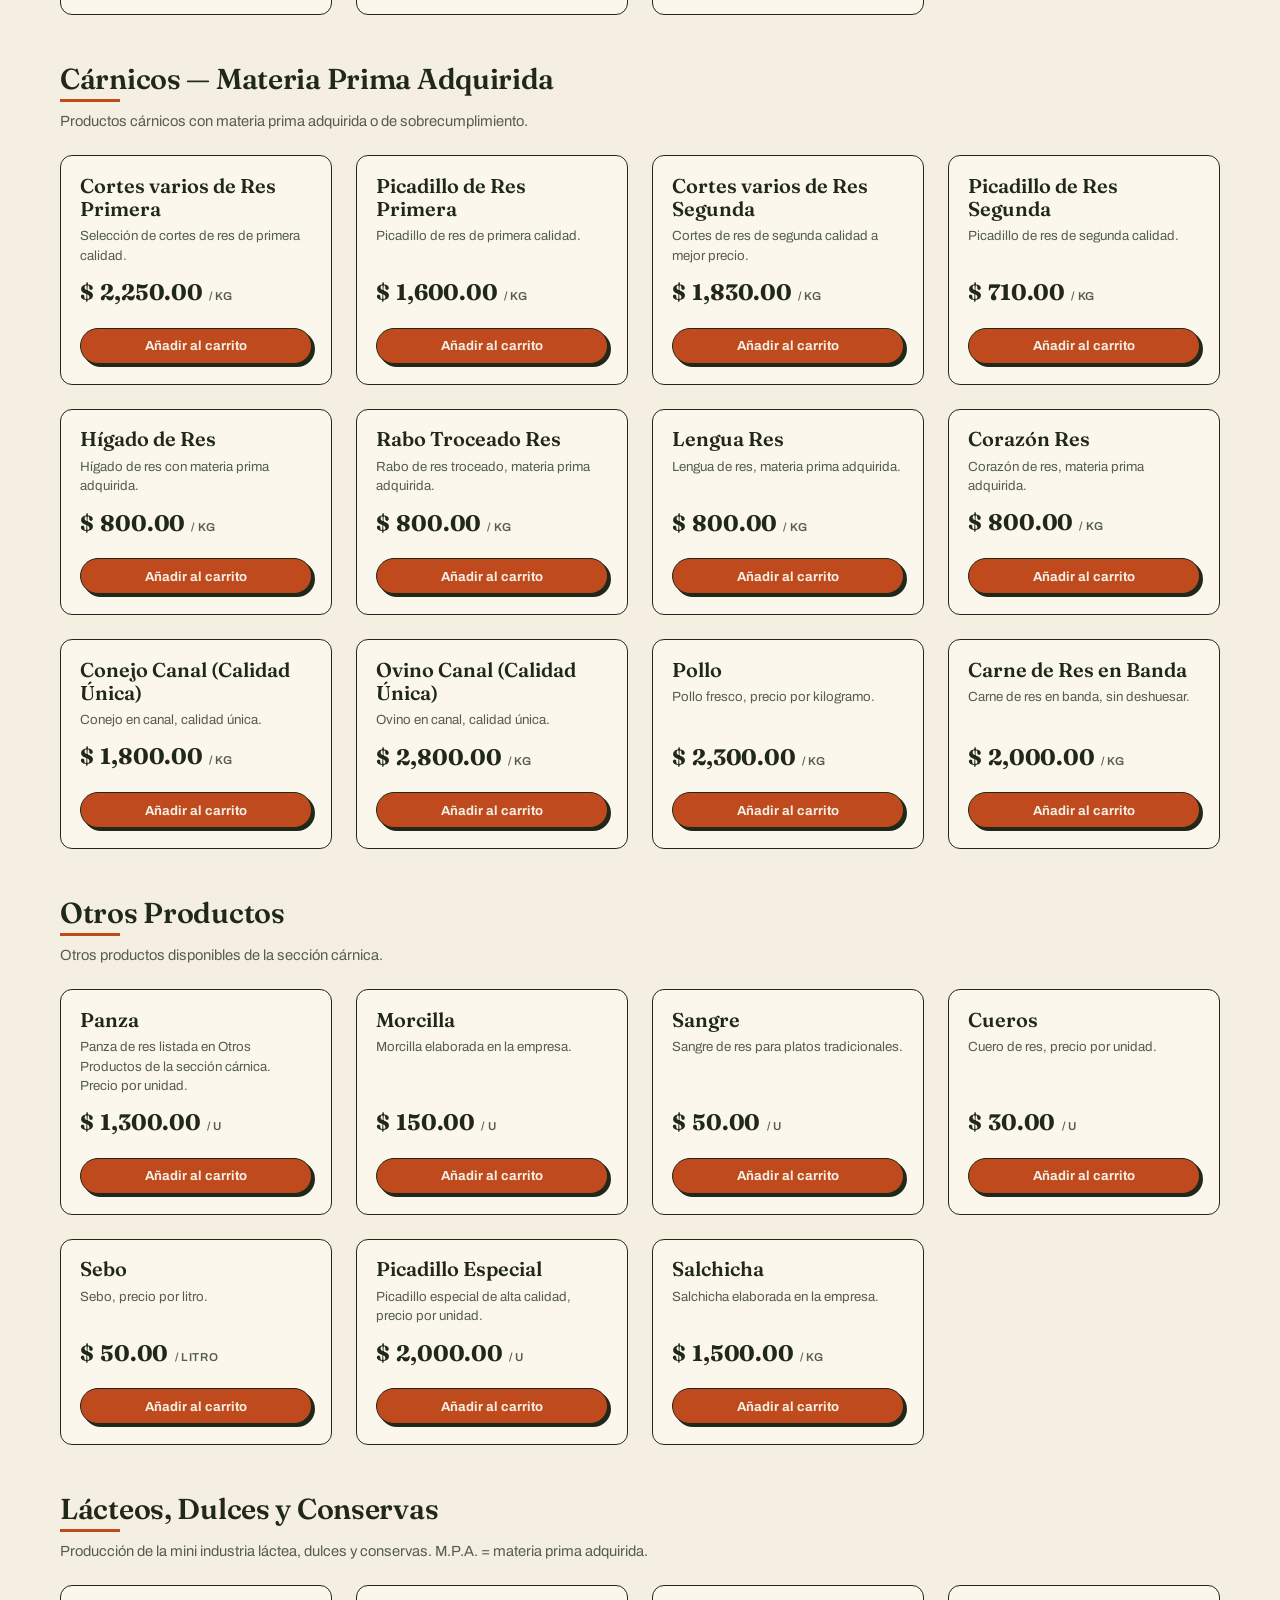
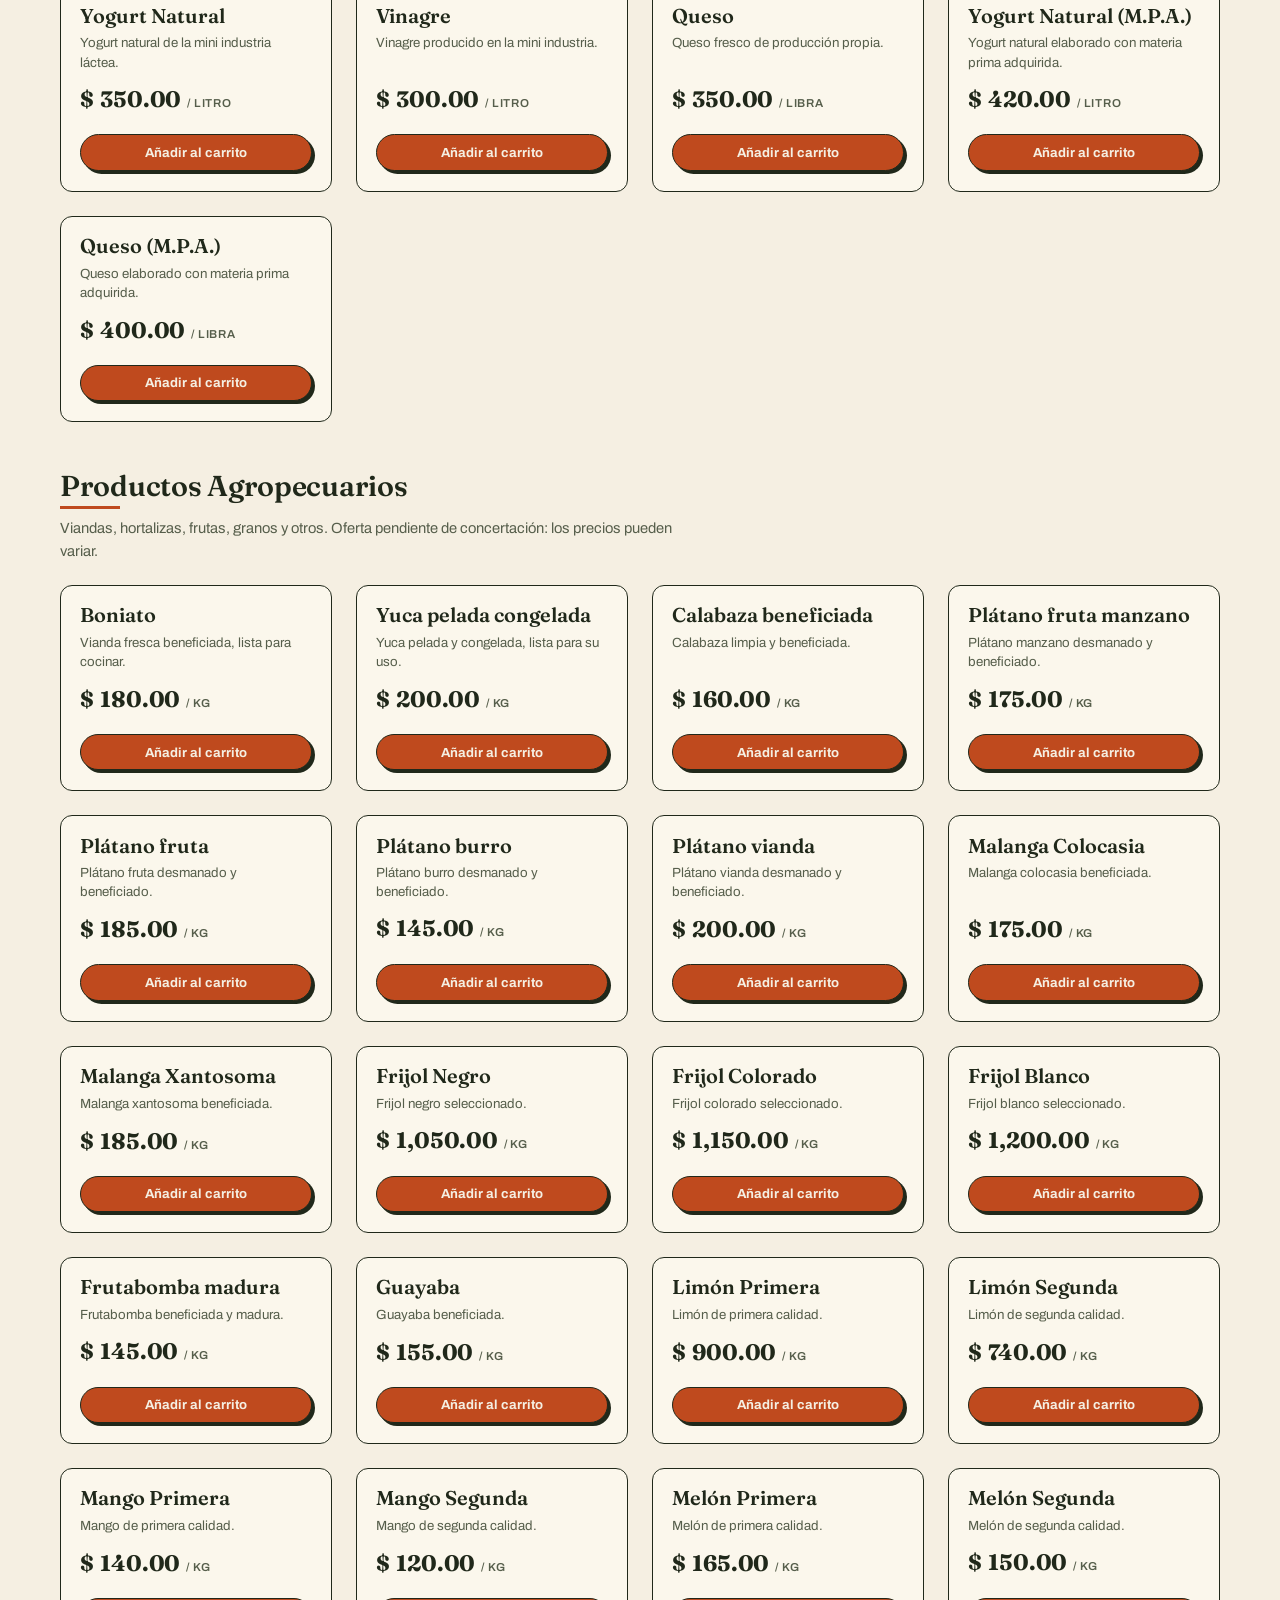
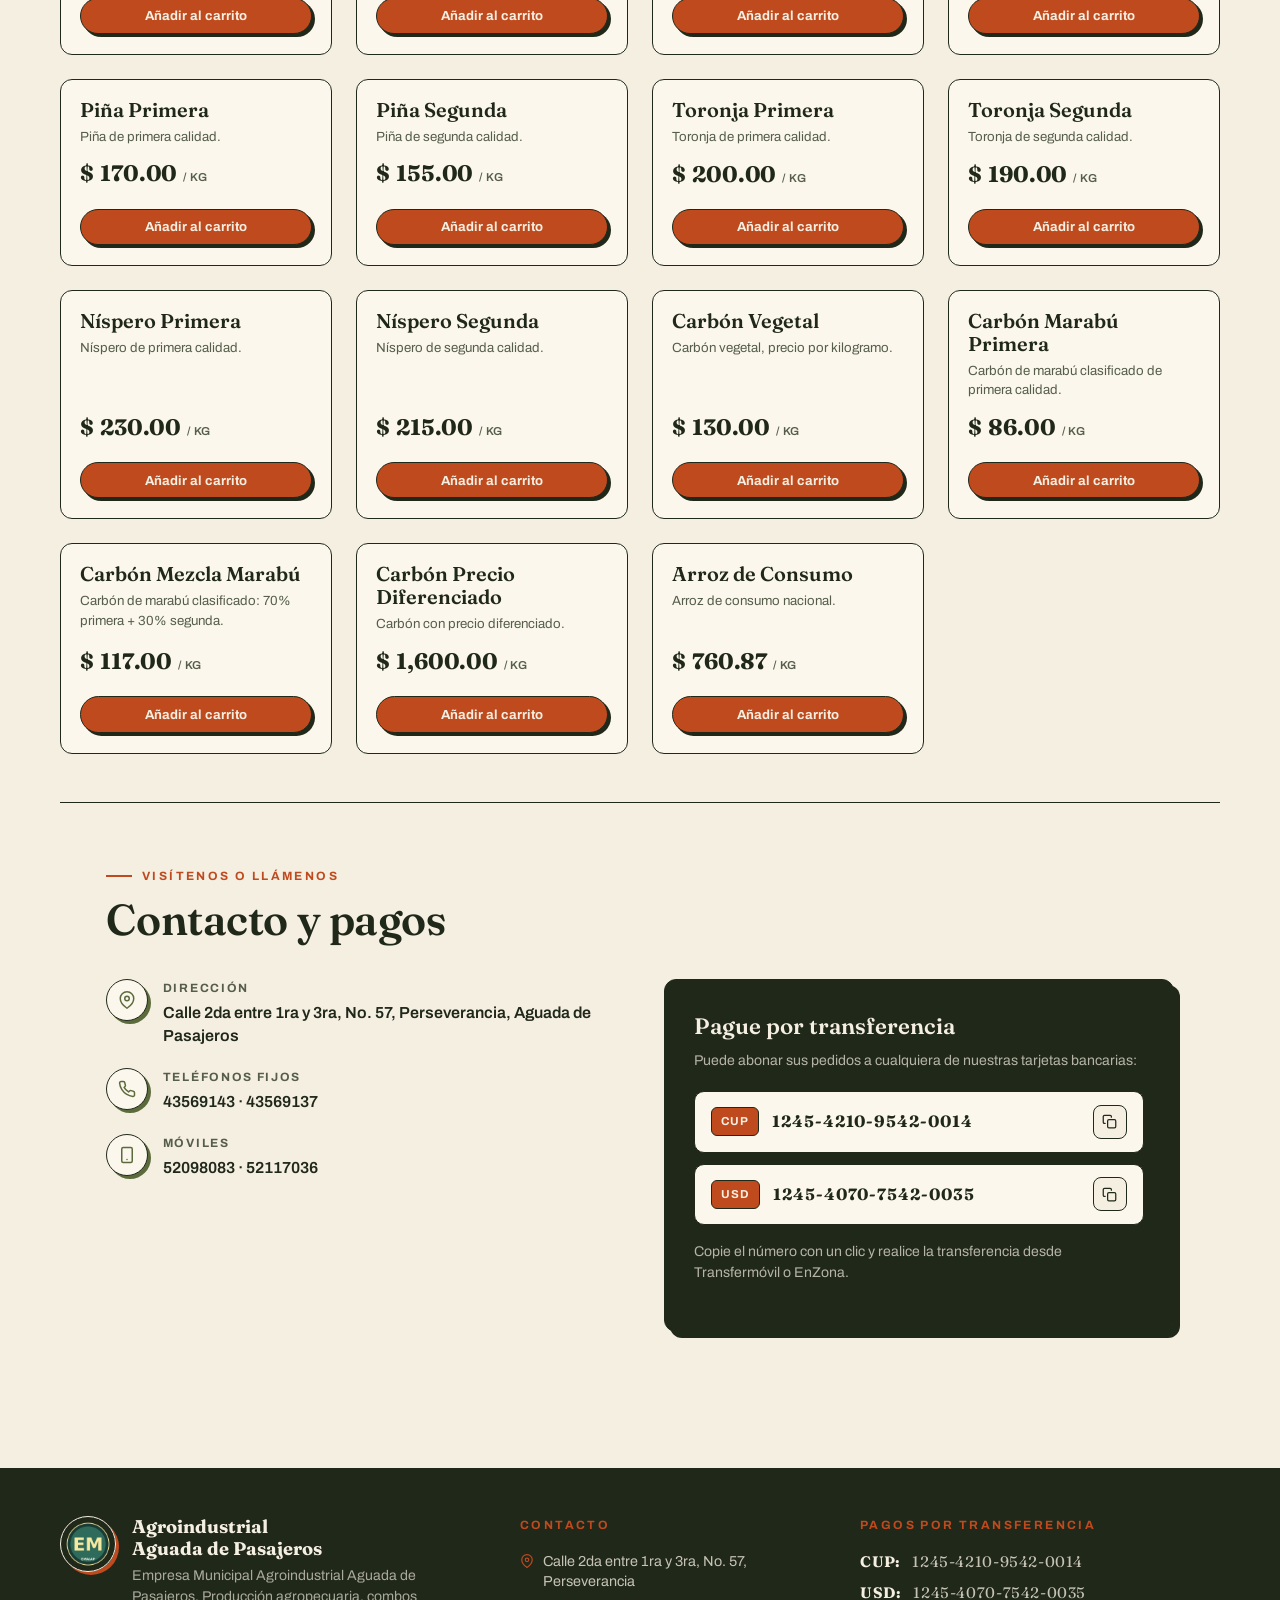
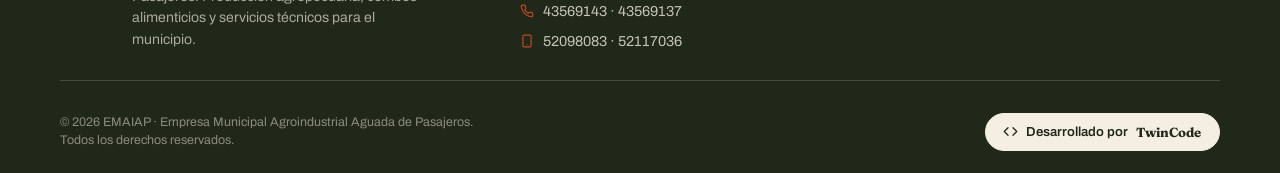
==== commit 25062a9a: "Final" ====
--- a/index.html
+++ b/index.html
@@ -1,298 +1,312 @@
 <!DOCTYPE html>
 <html lang="es">
 <head>
-<meta charset="UTF-8">
-<meta name="viewport" content="width=device-width, initial-scale=1.0">
-<title>Agroindustrial Aguada de Pasajeros — Productos y Servicios</title>
-
-<!-- Tipografías: Fraunces (display) + Archivo (texto) -->
-<link rel="preconnect" href="https://fonts.googleapis.com">
-<link href="https://fonts.googleapis.com/css2?family=Fraunces:ital,opsz,wght@0,9..144,400;0,9..144,500;0,9..144,600;0,9..144,700;1,9..144,500&family=Archivo:wght@400;500;600;700&display=swap" rel="stylesheet">
-
-<!-- Iconos -->
-<script src="https://unpkg.com/lucide@latest"></script>
-
-<!-- Estilos -->
-<link rel="stylesheet" href="css/estilos.css">
+  <meta charset="UTF-8" />
+  <meta name="viewport" content="width=device-width, initial-scale=1.0" />
+  <meta name="description" content="Tienda online de EMAIAP — Empresa Municipal Agroindustrial Aguada de Pasajeros. Productos cárnicos, lácteos, dulces, conservas y agropecuarios. Pide por WhatsApp." />
+  <title>EMAIAP — Tienda Online | Aguada de Pasajeros</title>
+
+  <!-- Tipografías de marca: Archivo (sans) para texto, Fraunces (serif) para titulares -->
+  <link rel="preconnect" href="https://fonts.googleapis.com" />
+  <link rel="preconnect" href="https://fonts.gstatic.com" crossorigin />
+  <link href="https://fonts.googleapis.com/css2?family=Archivo:wght@500;600;700&family=Fraunces:ital,opsz,wght@0,9..144,500;0,9..144,600;0,9..144,700;1,9..144,500&display=swap" rel="stylesheet" />
+
+  <link rel="icon" type="image/png" href="assets/logo.png" />
+  <link rel="stylesheet" href="css/styles.css" />
 </head>
 <body>
 
-<!-- Barra superior -->
-<div class="barra-top">
-  <div class="contenedor">
-    <span><i data-lucide="map-pin"></i> Calle 2da entre 1ra y 3ra, No. 57, Perseverancia</span>
-    <span><i data-lucide="phone"></i> Fijos: 43569143 · 43569137</span>
-    <span><i data-lucide="smartphone"></i> Móviles: 52098083 · 52117036</span>
+  <!-- ============================ -->
+  <!-- CABECERA                     -->
+  <!-- ============================ -->
+  <header class="site-header">
+    <div class="container header-inner">
+      <a href="#" class="brand" aria-label="Inicio">
+        <img src="assets/logo.png" alt="Logo de EMAIAP" class="brand-logo" />
+        <span class="brand-name">EMAIAP</span>
+      </a>
+
+      <!-- Navegación de categorías (se rellena dinámicamente) -->
+      <nav class="nav-categories" id="navCategories" aria-label="Categorías">
+        <!-- JS inyecta aquí los enlaces de categoría -->
+      </nav>
+
+      <!-- Botón del carrito -->
+      <button class="cart-toggle" id="cartToggle" aria-label="Abrir carrito">
+        <svg xmlns="http://www.w3.org/2000/svg" width="26" height="26" viewBox="0 0 24 24" fill="none" stroke="currentColor" stroke-width="2" stroke-linecap="round" stroke-linejoin="round" aria-hidden="true">
+          <circle cx="9" cy="21" r="1"></circle>
+          <circle cx="20" cy="21" r="1"></circle>
+          <path d="M1 1h4l2.68 13.39a2 2 0 0 0 2 1.61h9.72a2 2 0 0 0 2-1.61L23 6H6"></path>
+        </svg>
+        <span class="cart-count" id="cartCount" aria-live="polite">0</span>
+      </button>
+    </div>
+  </header>
+
+  <!-- ============================ -->
+  <!-- CONTENIDO PRINCIPAL          -->
+  <!-- ============================ -->
+  <main class="container main-content">
+
+    <!-- Hero / intro -->
+    <section class="hero">
+      <h1>Empresa Municipal Agroindustrial Aguada de Pasajeros</h1>
+      <p>Explora nuestra oferta de productos cárnicos, lácteos, dulces, conservas y agropecuarios, añádelos al carrito y finaliza tu pedido por WhatsApp en segundos.</p>
+    </section>
+
+    <!-- Contenedor de categorías y productos (lo rellena products.js) -->
+    <div id="catalog" class="catalog">
+      <!-- Mientras carga mostramos un mensaje -->
+      <p class="loading-msg" id="loadingMsg">Cargando productos…</p>
+    </div>
+
+    <!-- Mensaje de error amigable si ni el JSON ni el respaldo cargan -->
+    <div id="errorBox" class="error-box" hidden>
+      <strong>No pudimos cargar los productos.</strong>
+      <p>Verifica que existan los archivos data/products.json y data/products.js, y vuelve a intentarlo. Si el problema persiste, contacta al administrador del sitio.</p>
+    </div>
+
+    <!-- ============================ -->
+    <!-- CONTACTO Y PAGOS             -->
+    <!-- ============================ -->
+    <section class="contacto" id="contacto">
+      <div class="container">
+        <div class="cabecera-seccion">
+          <div>
+            <div class="sub-titulo">Visítenos o llámenos</div>
+            <h2 class="titulo-seccion">Contacto y pagos</h2>
+          </div>
+        </div>
+
+        <div class="contacto-grid">
+          <!-- Columna izquierda: datos de contacto -->
+          <div class="contacto-lista">
+            <div class="contacto-item">
+              <span class="ico" aria-hidden="true">
+                <svg xmlns="http://www.w3.org/2000/svg" viewBox="0 0 24 24" fill="none" stroke="currentColor" stroke-width="2" stroke-linecap="round" stroke-linejoin="round"><path d="M21 10c0 7-9 13-9 13s-9-6-9-13a9 9 0 0 1 18 0z"/><circle cx="12" cy="10" r="3"/></svg>
+              </span>
+              <div>
+                <strong>Dirección</strong>
+                <p>Calle 2da entre 1ra y 3ra, No. 57, Perseverancia, Aguada de Pasajeros</p>
+              </div>
+            </div>
+
+            <div class="contacto-item">
+              <span class="ico" aria-hidden="true">
+                <svg xmlns="http://www.w3.org/2000/svg" viewBox="0 0 24 24" fill="none" stroke="currentColor" stroke-width="2" stroke-linecap="round" stroke-linejoin="round"><path d="M22 16.92v3a2 2 0 0 1-2.18 2 19.79 19.79 0 0 1-8.63-3.07 19.5 19.5 0 0 1-6-6 19.79 19.79 0 0 1-3.07-8.67A2 2 0 0 1 4.11 2h3a2 2 0 0 1 2 1.72 12.84 12.84 0 0 0 .7 2.81 2 2 0 0 1-.45 2.11L8.09 9.91a16 16 0 0 0 6 6l1.27-1.27a2 2 0 0 1 2.11-.45 12.84 12.84 0 0 0 2.81.7A2 2 0 0 1 22 16.92z"/></svg>
+              </span>
+              <div>
+                <strong>Teléfonos fijos</strong>
+                <p>43569143 · 43569137</p>
+              </div>
+            </div>
+
+            <div class="contacto-item">
+              <span class="ico" aria-hidden="true">
+                <svg xmlns="http://www.w3.org/2000/svg" viewBox="0 0 24 24" fill="none" stroke="currentColor" stroke-width="2" stroke-linecap="round" stroke-linejoin="round"><rect x="5" y="2" width="14" height="20" rx="2" ry="2"/><line x1="12" y1="18" x2="12" y2="18"/></svg>
+              </span>
+              <div>
+                <strong>Móviles</strong>
+                <p>52098083 · 52117036</p>
+              </div>
+            </div>
+          </div>
+
+          <!-- Columna derecha: bloque de pagos -->
+          <div class="bloque-pagos">
+            <h3>Pague por transferencia</h3>
+            <p>Puede abonar sus pedidos a cualquiera de nuestras tarjetas bancarias:</p>
+
+            <div class="tarjeta-banco">
+              <span class="tarjeta-moneda">CUP</span>
+              <span class="tarjeta-num">1245-4210-9542-0014</span>
+              <button type="button" class="btn-copiar" data-copy="1245-4210-9542-0014" aria-label="Copiar número de tarjeta CUP">
+                <svg xmlns="http://www.w3.org/2000/svg" viewBox="0 0 24 24" fill="none" stroke="currentColor" stroke-width="2" stroke-linecap="round" stroke-linejoin="round"><rect x="9" y="9" width="13" height="13" rx="2" ry="2"/><path d="M5 15H4a2 2 0 0 1-2-2V4a2 2 0 0 1 2-2h9a2 2 0 0 1 2 2v1"/></svg>
+              </button>
+            </div>
+
+            <div class="tarjeta-banco">
+              <span class="tarjeta-moneda">USD</span>
+              <span class="tarjeta-num">1245-4070-7542-0035</span>
+              <button type="button" class="btn-copiar" data-copy="1245-4070-7542-0035" aria-label="Copiar número de tarjeta USD">
+                <svg xmlns="http://www.w3.org/2000/svg" viewBox="0 0 24 24" fill="none" stroke="currentColor" stroke-width="2" stroke-linecap="round" stroke-linejoin="round"><rect x="9" y="9" width="13" height="13" rx="2" ry="2"/><path d="M5 15H4a2 2 0 0 1-2-2V4a2 2 0 0 1 2-2h9a2 2 0 0 1 2 2v1"/></svg>
+              </button>
+            </div>
+
+            <p class="pagos-nota">Copie el número con un clic y realice la transferencia desde Transfermóvil o EnZona.</p>
+          </div>
+        </div>
+      </div>
+    </section>
+  </main>
+
+  <!-- ============================ -->
+  <!-- CARRITO LATERAL (DRAWER)     -->
+  <!-- ============================ -->
+  <div class="cart-overlay" id="cartOverlay" hidden></div>
+  <aside class="cart-drawer" id="cartDrawer" aria-label="Carrito de compras" aria-hidden="true">
+    <div class="cart-header">
+      <h2>Tu carrito</h2>
+      <button class="cart-close" id="cartClose" aria-label="Cerrar carrito">&times;</button>
+    </div>
+
+    <div class="cart-body" id="cartBody">
+      <!-- JS inyecta aquí los items del carrito -->
+      <p class="cart-empty" id="cartEmpty">Tu carrito está vacío.</p>
+    </div>
+
+    <div class="cart-footer">
+      <div class="cart-total">
+        <span>Total:</span>
+        <strong id="cartTotal">$0.00</strong>
+      </div>
+      <button class="btn btn-primary btn-block" id="checkoutBtn" disabled>Finalizar compra</button>
+    </div>
+  </aside>
+
+  <!-- ============================ -->
+  <!-- MODAL DE CHECKOUT            -->
+  <!-- ============================ -->
+  <div class="modal-overlay" id="checkoutOverlay" hidden>
+    <div class="modal" role="dialog" aria-modal="true" aria-labelledby="checkoutTitle">
+      <div class="modal-header">
+        <h2 id="checkoutTitle">Finalizar compra</h2>
+        <button class="modal-close" id="checkoutClose" aria-label="Cerrar">&times;</button>
+      </div>
+
+      <div class="modal-body">
+        <!-- Resumen del pedido -->
+        <div class="checkout-summary" id="checkoutSummary">
+          <!-- JS inyecta aquí el resumen -->
+        </div>
+
+        <form id="checkoutForm" class="checkout-form" novalidate>
+          <!-- Nombre opcional -->
+          <div class="form-group">
+            <label for="customerName">Nombre (opcional)</label>
+            <input type="text" id="customerName" name="customerName" placeholder="Ej. María Pérez" autocomplete="name" />
+          </div>
+
+          <!-- Método de pago -->
+          <div class="form-group">
+            <span class="form-label">Método de pago</span>
+            <div class="payment-options" id="paymentOptions">
+              <label class="payment-option">
+                <input type="radio" name="payment" value="Transfermóvil" required />
+                <span>Transfermóvil</span>
+              </label>
+              <label class="payment-option">
+                <input type="radio" name="payment" value="Zelle" />
+                <span>Zelle</span>
+              </label>
+              <label class="payment-option">
+                <input type="radio" name="payment" value="PayPal" />
+                <span>PayPal</span>
+              </label>
+              <label class="payment-option">
+                <input type="radio" name="payment" value="Pago en efectivo" />
+                <span>Pago en efectivo</span>
+              </label>
+            </div>
+          </div>
+
+          <p class="form-hint">
+            Los precios están expresados en Moneda Nacional (CUP). Al confirmar se abrirá WhatsApp con tu pedido listo para enviar.
+          </p>
+        </form>
+      </div>
+
+      <div class="modal-footer">
+        <button class="btn btn-ghost" id="checkoutCancel">Cancelar</button>
+        <button class="btn btn-danger" id="confirmOrderBtn">Confirmar y enviar por WhatsApp</button>
+      </div>
+    </div>
   </div>
-</div>
-
-<!-- Header -->
-<header>
-  <div class="contenedor nav">
-    <a href="#" class="logo">
-      <span class="logo-marca"><i data-lucide="sprout"></i></span>
-      <span class="logo-texto">Agroindustrial<small>Aguada de Pasajeros</small></span>
-    </a>
-    <nav>
-      <ul class="nav-enlaces">
-        <li><a href="#productos">Catálogo</a></li>
-        <li><a href="#servicios">Servicios</a></li>
-        <li><a href="#combos">Combos</a></li>
-        <li><a href="#nosotros">Nosotros</a></li>
-        <li><a href="#contacto">Contacto</a></li>
-      </ul>
-    </nav>
-    <button class="btn-carrito" id="abrirCarrito" aria-label="Abrir pedido">
-      <i data-lucide="shopping-basket"></i>
-      Mi pedido
-      <span class="carrito-conteo" id="conteoCarrito">0</span>
-    </button>
+
+  <!-- ============================ -->
+  <!-- MODAL DE CONFIRMACIÓN        -->
+  <!-- ============================ -->
+  <div class="modal-overlay" id="confirmOverlay" hidden>
+    <div class="modal modal-confirm" role="dialog" aria-modal="true" aria-labelledby="confirmTitle">
+      <div class="confirm-logo">
+        <img src="assets/logo.png" alt="Logo de EMAIAP" />
+      </div>
+      <h2 id="confirmTitle">¡Pedido enviado!</h2>
+      <p class="confirm-text">
+        Gracias por tu compra. Te hemos redirigido a WhatsApp con el detalle de tu pedido.
+        Si WhatsApp no se abrió automáticamente, revisa que no esté bloqueado el enlace.
+      </p>
+      <button class="btn btn-primary btn-block" id="confirmCloseBtn">Seguir comprando</button>
+    </div>
   </div>
-</header>
-
-<main>
-  <!-- Hero -->
-  <section class="hero">
-    <div class="contenedor hero-grid">
-      <div>
-        <span class="kicker"><i data-lucide="wheat"></i> Aguada de Pasajeros · Cienfuegos</span>
-        <h1>Del campo de Aguada <em>a tu mesa</em>, sin intermediarios.</h1>
-        <p>Producimos, acopiamos y comercializamos los principales renglones agrícolas
-           del municipio. Encargue sus productos, combos alimenticios y servicios
-           técnicos directamente a la Empresa Municipal Agroindustrial.</p>
-        <div class="hero-acciones">
-          <a href="#productos" class="btn btn-primario">Ver catálogo <i data-lucide="arrow-down"></i></a>
-          <a href="#servicios" class="btn btn-fantasma">Ver servicios</a>
-        </div>
-      </div>
-      <div class="hero-figura">
-        <img src="https://picsum.photos/seed/aguada-campo-01/980/840.jpg" alt="Campos de cultivo">
-        <!-- Sello giratorio: detalle firma -->
-        <div class="sello" aria-hidden="true">
-          <svg viewBox="0 0 128 128">
-            <defs>
-              <path id="circ" d="M64,64 m-47,0 a47,47 0 1,1 94,0 a47,47 0 1,1 -94,0"/>
-            </defs>
-            <text><textPath href="#circ">PRODUCCION DE CALIDAD SUPERIOR</textPath></text>
-            <g class="espiga">
-              <path d="M64 44 v40"/>
-              <path d="M64 52 l-9 -6 M64 52 l9 -6"/>
-              <path d="M64 62 l-9 -6 M64 62 l9 -6"/>
-              <path d="M64 72 l-9 -6 M64 72 l9 -6"/>
-            </g>
-          </svg>
-        </div>
-      </div>
-    </div>
-  </section>
-
-  <!-- Cinta marquee -->
-  <div class="cinta" aria-hidden="true">
-    <div class="cinta-pista" id="cintaPista"></div>
-  </div>
-
-  <!-- Catálogo de productos -->
-  <section id="productos" class="seccion-pad">
-    <div class="contenedor">
-      <div class="cabecera-seccion" data-reveal>
-        <div>
-          <p class="sub-titulo">Catálogo</p>
-          <h2 class="titulo-seccion">De nuestras tierras al punto de venta</h2>
-        </div>
-        <p style="color:var(--tinta-suave);font-size:.95rem" id="contadorResultados"></p>
-      </div>
-
-      <div class="controles" data-reveal>
-        <div class="filtros" id="filtros">
-          <button class="filtro activo" data-cat="todos">Todos</button>
-          <button class="filtro" data-cat="granos">Granos y semillas</button>
-          <button class="filtro" data-cat="viandas">Viandas y hortalizas</button>
-          <button class="filtro" data-cat="frutas">Frutas</button>
-          <button class="filtro" data-cat="insumos">Insumos</button>
-        </div>
-        <div class="buscador">
-          <i data-lucide="search"></i>
-          <input type="text" id="buscador" placeholder="Buscar producto…" aria-label="Buscar producto">
-        </div>
-      </div>
-
-      <div class="grid-productos" id="gridProductos"></div>
-    </div>
-  </section>
-
-  <!-- Servicios -->
-  <section id="servicios" class="seccion-pad">
-    <div class="contenedor">
-      <div class="cabecera-seccion" data-reveal>
-        <div>
-          <p class="sub-titulo">Bienes y servicios</p>
-          <h2 class="titulo-seccion">Mucho más que productos agrícolas</h2>
-        </div>
-        <p style="color:var(--tinta-suave);font-size:.95rem">Servicios para la población, las entidades y los productores del territorio</p>
-      </div>
-      <div class="grid-servicios" id="gridServicios" data-reveal></div>
-    </div>
-  </section>
-
-  <!-- Combos alimenticios -->
-  <section id="combos" class="seccion-pad">
-    <div class="contenedor">
-      <div class="cabecera-seccion" data-reveal>
-        <div>
-          <p class="sub-titulo">Combos alimenticios</p>
-          <h2 class="titulo-seccion">Paquetes para su familia o colectivo</h2>
-        </div>
-        <p style="color:var(--tinta-suave);font-size:.95rem">Armados con producción propia del municipio</p>
-      </div>
-      <div class="grid-combos" id="gridCombos" data-reveal></div>
-      <p class="combos-nota" data-reveal>
-        <i data-lucide="info"></i>
-        Los elementos de cada combo pueden variar según disponibilidad. Llámenos al 52098083 · 52117036 para armar un combo a su medida.
-      </p>
-    </div>
-  </section>
-
-  <!-- Nosotros -->
-  <section id="nosotros" class="nosotros">
-    <div class="contenedor">
-      <div class="nosotros-grid">
-        <div data-reveal>
-          <p class="sub-titulo">Quiénes somos</p>
-          <h2 class="titulo-seccion" style="margin-bottom:1.3rem">La agroindustria del municipio, a un paso de usted</h2>
-          <p>La Empresa Municipal Agroindustrial de Aguada de Pasajeros produce, acopia y
-             comercializa los principales renglones agrícolas del territorio, con el objetivo
-             de asegurar el abastecimiento de la población y las entidades del municipio.</p>
-          <p>Además de la venta de productos, ofrecemos servicios de transportación,
-             contabilidad, pintura y carpintería, y asistencia técnica agrícola, junto a
-             combos alimenticios pensados para las familias y los colectivos laborales.</p>
-        </div>
-        <div data-reveal>
-          <p class="sub-titulo" style="margin-bottom:.9rem">Nuestras líneas de trabajo</p>
-          <ul class="lineas">
-            <li><i data-lucide="check-circle-2"></i> Producción y venta de productos agrícolas</li>
-            <li><i data-lucide="check-circle-2"></i> Combos alimenticios a la medida</li>
-            <li><i data-lucide="check-circle-2"></i> Transportación de carga y pasajeros</li>
-            <li><i data-lucide="check-circle-2"></i> Asistencia técnica y contable</li>
-            <li><i data-lucide="check-circle-2"></i> Pintura y carpintería</li>
+
+  <!-- ============================ -->
+  <!-- FOOTER                       -->
+  <!-- ============================ -->
+  <footer class="site-footer">
+    <div class="container">
+      <div class="footer-grid">
+        <!-- Columna 1: marca + descripción -->
+        <div class="footer-brand">
+          <img src="assets/logo.png" alt="Logo de EMAIAP" class="footer-logo" />
+          <div>
+            <strong>Agroindustrial<br>Aguada de Pasajeros</strong>
+            <p>Empresa Municipal Agroindustrial Aguada de Pasajeros. Producción agropecuaria, combos alimenticios y servicios técnicos para el municipio.</p>
+          </div>
+        </div>
+
+        <!-- Columna 2: contacto -->
+        <div class="footer-col">
+          <h4>Contacto</h4>
+          <ul>
+            <li>
+              <svg xmlns="http://www.w3.org/2000/svg" viewBox="0 0 24 24" fill="none" stroke="currentColor" stroke-width="2" stroke-linecap="round" stroke-linejoin="round" aria-hidden="true"><path d="M21 10c0 7-9 13-9 13s-9-6-9-13a9 9 0 0 1 18 0z"/><circle cx="12" cy="10" r="3"/></svg>
+              <span>Calle 2da entre 1ra y 3ra, No. 57, Perseverancia</span>
+            </li>
+            <li>
+              <svg xmlns="http://www.w3.org/2000/svg" viewBox="0 0 24 24" fill="none" stroke="currentColor" stroke-width="2" stroke-linecap="round" stroke-linejoin="round" aria-hidden="true"><path d="M22 16.92v3a2 2 0 0 1-2.18 2 19.79 19.79 0 0 1-8.63-3.07 19.5 19.5 0 0 1-6-6 19.79 19.79 0 0 1-3.07-8.67A2 2 0 0 1 4.11 2h3a2 2 0 0 1 2 1.72 12.84 12.84 0 0 0 .7 2.81 2 2 0 0 1-.45 2.11L8.09 9.91a16 16 0 0 0 6 6l1.27-1.27a2 2 0 0 1 2.11-.45 12.84 12.84 0 0 0 2.81.7A2 2 0 0 1 22 16.92z"/></svg>
+              <span>43569143 · 43569137</span>
+            </li>
+            <li>
+              <svg xmlns="http://www.w3.org/2000/svg" viewBox="0 0 24 24" fill="none" stroke="currentColor" stroke-width="2" stroke-linecap="round" stroke-linejoin="round" aria-hidden="true"><rect x="5" y="2" width="14" height="20" rx="2" ry="2"/><line x1="12" y1="18" x2="12" y2="18"/></svg>
+              <span>52098083 · 52117036</span>
+            </li>
           </ul>
         </div>
-      </div>
-    </div>
-  </section>
-
-  <!-- Contacto y pagos -->
-  <section id="contacto" class="contacto">
-    <div class="contenedor">
-      <div class="cabecera-seccion" data-reveal>
-        <div>
-          <p class="sub-titulo">Contacto y pagos</p>
-          <h2 class="titulo-seccion">Visítenos o llámenos</h2>
-        </div>
-      </div>
-      <div class="contacto-grid">
-        <div class="contacto-lista" data-reveal>
-          <div class="contacto-item">
-            <span class="ico"><i data-lucide="map-pin"></i></span>
-            <div>
-              <strong>Dirección</strong>
-              <p>Calle 2da entre 1ra y 3ra, No. 57, Perseverancia, Aguada de Pasajeros</p>
-            </div>
-          </div>
-          <div class="contacto-item">
-            <span class="ico"><i data-lucide="phone"></i></span>
-            <div>
-              <strong>Teléfonos fijos</strong>
-              <p>43569143 · 43569137</p>
-            </div>
-          </div>
-          <div class="contacto-item">
-            <span class="ico"><i data-lucide="smartphone"></i></span>
-            <div>
-              <strong>Móviles</strong>
-              <p>52098083 · 52117036</p>
-            </div>
-          </div>
-        </div>
-
-        <div class="bloque-pagos" data-reveal>
-          <h3>Pague por transferencia</h3>
-          <p>Puede abonar sus pedidos a cualquiera de nuestras tarjetas bancarias:</p>
-          <div class="tarjeta-banco">
-            <span class="tarjeta-moneda">CUP</span>
-            <span class="tarjeta-num">1245-4210-9542-0014</span>
-            <button class="btn-copiar" data-numero="1245-4210-9542-0014" aria-label="Copiar tarjeta CUP"><i data-lucide="copy"></i></button>
-          </div>
-          <div class="tarjeta-banco">
-            <span class="tarjeta-moneda">USD</span>
-            <span class="tarjeta-num">1245-4070-7542-0035</span>
-            <button class="btn-copiar" data-numero="1245-4070-7542-0035" aria-label="Copiar tarjeta USD"><i data-lucide="copy"></i></button>
-          </div>
-          <p class="pagos-nota">Copie el número con un clic y realice la transferencia desde Transfermóvil o EnZona.</p>
-        </div>
-      </div>
-    </div>
-  </section>
-</main>
-
-<!-- Footer -->
-<footer>
-  <div class="contenedor">
-    <div class="footer-grid">
-      <div>
-        <a href="#" class="logo" style="margin-bottom:1rem">
-          <span class="logo-marca"><i data-lucide="sprout"></i></span>
-          <span class="logo-texto">Agroindustrial<small>Aguada de Pasajeros</small></span>
+
+        <!-- Columna 3: pagos -->
+        <div class="footer-col">
+          <h4>Pagos por transferencia</h4>
+          <ul class="footer-pagos">
+            <li><strong>CUP:</strong> 1245-4210-9542-0014</li>
+            <li><strong>USD:</strong> 1245-4070-7542-0035</li>
+          </ul>
+        </div>
+      </div>
+
+      <!-- Fila final: copyright + botón del equipo desarrollador -->
+      <div class="footer-final">
+        <p>&copy; <span id="year"></span> EMAIAP · Empresa Municipal Agroindustrial Aguada de Pasajeros. Todos los derechos reservados.</p>
+        <a class="btn-equipo" href="https://helsing22.github.io/TwinCodeLandingPage/" target="_blank" rel="noopener noreferrer">
+          <svg xmlns="http://www.w3.org/2000/svg" viewBox="0 0 24 24" fill="none" stroke="currentColor" stroke-width="2" stroke-linecap="round" stroke-linejoin="round" aria-hidden="true"><polyline points="16 18 22 12 16 6"/><polyline points="8 6 2 12 8 18"/></svg>
+          Desarrollado por <strong>TwinCode</strong>
         </a>
-        <p>Empresa Municipal Agroindustrial Aguada de Pasajeros. Producción agropecuaria,
-           combos alimenticios y servicios técnicos para el municipio.</p>
-      </div>
-      <div>
-        <h4>Contacto</h4>
-        <ul>
-          <li><i data-lucide="map-pin"></i> Calle 2da entre 1ra y 3ra, No. 57, Perseverancia</li>
-          <li><i data-lucide="phone"></i> 43569143 · 43569137</li>
-          <li><i data-lucide="smartphone"></i> 52098083 · 52117036</li>
-        </ul>
-      </div>
-      <div>
-        <h4>Pagos por transferencia</h4>
-        <ul>
-          <li><i data-lucide="credit-card"></i> CUP: 1245-4210-9542-0014</li>
-          <li><i data-lucide="credit-card"></i> USD: 1245-4070-7542-0035</li>
-        </ul>
-      </div>
-    </div>
-    <div class="footer-final">
-      <span>© 2025 Empresa Municipal Agroindustrial Aguada de Pasajeros.</span>
-      <!-- BOTÓN: lleva a la página del equipo creador de la web -->
-      <a class="btn-equipo" href="https://helsing22.github.io/TwinCodeLandingPage/" target="_blank" rel="noopener">
-        <i data-lucide="code"></i> Desarrollado por <strong>TwinCode</strong>
-      </a>
-    </div>
-  </div>
-</footer>
-
-<!-- Carrito lateral -->
-<div class="velo" id="velo"></div>
-<aside class="drawer" id="drawer" aria-label="Pedido">
-  <div class="drawer-cabecera">
-    <h3 id="drawerTitulo">Mi pedido</h3>
-    <button class="btn-cerrar" id="cerrarCarrito" aria-label="Cerrar pedido"><i data-lucide="x"></i></button>
-  </div>
-  <div class="drawer-cuerpo" id="drawerCuerpo"></div>
-  <div class="drawer-pie" id="drawerPie"></div>
-</aside>
-
-<!-- Toasts -->
-<div id="toasts"></div>
-
-<!-- ============ ARCHIVOS DE DATOS (edítelos aquí) ============ -->
-<script src="datos/productos.js"></script>
-<script src="datos/servicios.js"></script>
-<script src="datos/combos.js"></script>
-
-<!-- ============ LÓGICA ============ -->
-<script src="js/carrito.js"></script>
-<script src="js/app.js"></script>
+      </div>
+    </div>
+  </footer>
+
+  <!-- ============================ -->
+  <!-- SCRIPTS                      -->
+  <!-- ============================ -->
+  <!-- data/products.js: COPIA DE RESPALDO del catálogo. Permite que la
+       tienda funcione también abriendo index.html directamente (file://),
+       donde el navegador bloquea fetch() de JSON locales (CORS).
+       En GitHub Pages la fuente principal sigue siendo data/products.json.
+       Mantén ambos archivos sincronizados (python scripts/sync_products_js.py). -->
+  <script src="data/products.js"></script>
+  <!-- Orden: cart (modelo de datos + Money) -> products (render catálogo) -> app (UI y checkout) -->
+  <script src="js/cart.js"></script>
+  <script src="js/products.js"></script>
+  <script src="js/app.js"></script>
 </body>
-</html>+</html>
--- a/css/styles.css
+++ b/css/styles.css
@@ -0,0 +1,849 @@
+/* ============================================================
+   EMAIAP — Hoja de estilos
+   Estilo: brutalista suave sobre papel, tipografía editorial
+   (Archivo para texto, Fraunces para titulares).
+   Paleta: papel / tinta / acento terracota / oliva
+   Índice:
+   1. Variables y base
+   2. Layout helpers y botones
+   3. Header y navegación
+   4. Hero
+   5. Catálogo y tarjetas de producto
+   6. Carrito lateral (drawer)
+   7. Modales (checkout y confirmación)
+   8. Footer
+   9. Responsive y accesibilidad
+============================================================ */
+
+/* ============ 1. VARIABLES Y BASE ============ */
+:root{
+  --papel:#F5EFE2;
+  --papel-alto:#FBF7EC;
+  --tinta:#20281A;
+  --tinta-suave:#565E4B;
+  --acento:#BF4A1E;
+  --oliva:#5C6B3C;
+  --linea:rgba(32,40,26,.18);
+  --sombra:6px 6px 0 var(--tinta);
+  --sombra-sm:4px 4px 0 var(--tinta);
+  --radio:12px;
+  --max-width:1160px;
+}
+
+*{margin:0;padding:0;box-sizing:border-box}
+html{scroll-behavior:smooth}
+/* Respetar siempre el atributo [hidden] del HTML */
+[hidden]{display:none !important}
+body{
+  font-family:'Archivo',system-ui,sans-serif;
+  background:var(--papel);
+  color:var(--tinta);
+  line-height:1.55;
+  -webkit-font-smoothing:antialiased;
+  min-height:100vh;
+  display:flex;
+  flex-direction:column;
+}
+::selection{background:var(--acento);color:var(--papel)}
+img{display:block;max-width:100%}
+button{font-family:inherit;cursor:pointer;border:none;background:none;color:inherit}
+input{font-family:inherit}
+a{color:inherit;text-decoration:none}
+ul{list-style:none}
+:focus-visible{outline:2px solid var(--acento);outline-offset:3px}
+
+/* Textura sutil de papel */
+body::before{
+  content:"";position:fixed;inset:0;pointer-events:none;z-index:0;opacity:.5;
+  background-image:radial-gradient(rgba(32,40,26,.05) 1px, transparent 1px);
+  background-size:22px 22px;
+}
+main,header,footer{position:relative;z-index:1}
+
+/* ============ 2. LAYOUT HELPERS Y BOTONES ============ */
+.container{
+  width:min(var(--max-width),92%);
+  margin-inline:auto;
+}
+.main-content{
+  flex:1;
+  padding:2.5rem 0 4rem;
+}
+
+.btn{
+  display:inline-flex;
+  align-items:center;
+  justify-content:center;
+  gap:.5rem;
+  padding:.85rem 1.6rem;
+  border-radius:999px;
+  font-weight:700;
+  font-size:.95rem;
+  text-decoration:none;
+  border:1.5px solid var(--tinta);
+  transition:transform .15s ease, box-shadow .15s ease, background .2s ease, color .2s ease;
+}
+.btn:active{transform:translateY(1px)}
+.btn:disabled{opacity:.5;cursor:not-allowed;transform:none}
+.btn-block{width:100%}
+
+.btn-primary{
+  background:var(--acento);
+  color:var(--papel);
+  box-shadow:var(--sombra-sm);
+}
+.btn-primary:hover:not(:disabled){
+  transform:translate(-3px,-3px);
+  box-shadow:var(--sombra);
+}
+
+.btn-danger{
+  background:var(--tinta);
+  color:var(--papel);
+  box-shadow:var(--sombra-sm);
+}
+.btn-danger:hover:not(:disabled){
+  transform:translate(-3px,-3px);
+  box-shadow:var(--sombra);
+  background:var(--acento);
+}
+
+.btn-ghost{
+  background:transparent;
+  color:var(--tinta);
+  border:1.5px solid var(--tinta);
+  box-shadow:none;
+}
+.btn-ghost:hover{background:var(--tinta);color:var(--papel)}
+
+/* ============ 3. HEADER Y NAVEGACIÓN ============ */
+.site-header{
+  position:sticky;top:0;z-index:50;
+  background:var(--papel);
+  border-bottom:1.5px solid var(--tinta);
+}
+.header-inner{
+  display:flex;align-items:center;justify-content:space-between;
+  padding:.9rem 0;gap:1.5rem;flex-wrap:wrap;
+}
+.brand{
+  display:flex;align-items:center;gap:.7rem;
+  text-decoration:none;color:var(--tinta);
+}
+.brand-logo{
+  width:46px;height:46px;
+  border:1.5px solid var(--tinta);border-radius:50%;
+  background:var(--papel-alto);
+  padding:3px;
+  box-shadow:3px 3px 0 var(--tinta);
+  flex-shrink:0;
+}
+.brand-name{
+  font-family:'Fraunces',serif;font-weight:700;font-size:1.35rem;
+  line-height:1.05;letter-spacing:-.01em;
+}
+
+.nav-categories{
+  display:none;
+  gap:1.4rem;flex:1;justify-content:center;flex-wrap:wrap;
+}
+.nav-categories a{
+  font-weight:600;font-size:.9rem;color:var(--tinta);
+  position:relative;padding-bottom:2px;
+  transition:color .15s ease;
+}
+.nav-categories a::after{
+  content:"";position:absolute;left:0;bottom:0;width:0;height:2px;
+  background:var(--acento);transition:width .25s ease;
+}
+.nav-categories a:hover{color:var(--acento)}
+.nav-categories a:hover::after{width:100%}
+
+.cart-toggle{
+  display:flex;align-items:center;gap:.55rem;
+  background:var(--tinta);color:var(--papel);
+  padding:.55rem 1rem;border-radius:999px;
+  font-weight:600;font-size:.9rem;
+  border:1.5px solid var(--tinta);
+  transition:transform .15s ease, box-shadow .15s ease;
+}
+.cart-toggle:hover{transform:translate(-2px,-2px);box-shadow:4px 4px 0 var(--acento)}
+.cart-toggle svg{display:block}
+.cart-count{
+  background:var(--acento);color:var(--papel);
+  min-width:22px;height:22px;border-radius:999px;
+  display:grid;place-items:center;
+  font-size:.75rem;font-weight:700;
+  padding:0 .35rem;
+  transition:transform .25s ease;
+}
+.cart-count[data-count="0"]{display:none}
+.cart-toggle:hover .cart-count{transform:scale(1.08)}
+
+/* ============ 4. HERO ============ */
+.hero{
+  background:var(--papel-alto);
+  border:1.5px solid var(--tinta);
+  border-radius:var(--radio);
+  box-shadow:var(--sombra);
+  padding:2.6rem 2rem;
+  margin-bottom:2.6rem;
+  position:relative;
+  overflow:hidden;
+}
+.hero::before{
+  content:"";position:absolute;inset:0;pointer-events:none;opacity:.04;
+  background-image:radial-gradient(var(--tinta) 1px, transparent 1px);
+  background-size:18px 18px;
+}
+.hero h1{
+  font-family:'Fraunces',serif;font-weight:600;
+  font-size:clamp(1.8rem,3.6vw,2.6rem);
+  line-height:1.05;letter-spacing:-.01em;
+  margin-bottom:.8rem;
+  color:var(--tinta);
+  position:relative;
+}
+.hero h1 em{font-style:italic;color:var(--acento);font-weight:500}
+.hero p{
+  color:var(--tinta-suave);
+  font-size:1rem;max-width:60ch;
+  margin:0;
+  position:relative;
+}
+
+/* ============ 5. CATÁLOGO Y TARJETAS DE PRODUCTO ============ */
+.loading-msg, .error-box{
+  text-align:center;padding:3rem 1rem;
+  color:var(--tinta-suave);
+  border:1.5px dashed var(--linea);
+  border-radius:var(--radio);
+}
+.error-box{
+  background:rgba(191,74,30,.08);
+  border-color:var(--acento);
+  color:var(--acento);
+}
+.error-box strong{font-family:'Fraunces',serif;font-size:1.1rem;display:block;margin-bottom:.4rem}
+.error-box p{color:var(--tinta-suave);margin:.4rem 0 0;font-size:.9rem}
+
+.category-section{
+  margin-bottom:3rem;
+  scroll-margin-top:90px;
+  animation:entra .5s ease both;
+}
+.category-title{
+  font-family:'Fraunces',serif;font-weight:600;
+  font-size:clamp(1.5rem,2.6vw,2rem);
+  letter-spacing:-.01em;line-height:1.1;
+  color:var(--tinta);
+  display:inline-block;
+  padding-bottom:.45rem;margin:0 0 .5rem;
+  position:relative;
+}
+.category-title::after{
+  content:"";position:absolute;left:0;bottom:0;
+  width:60px;height:3px;background:var(--acento);
+}
+.category-desc{
+  color:var(--tinta-suave);
+  font-size:.92rem;max-width:80ch;
+  margin:0 0 1.4rem;
+}
+
+.product-grid{
+  display:grid;
+  grid-template-columns:repeat(auto-fill,minmax(252px,1fr));
+  gap:1.5rem;
+}
+
+.product-card{
+  background:var(--papel-alto);
+  border:1.5px solid var(--tinta);
+  border-radius:var(--radio);
+  padding:1.1rem 1.2rem 1.25rem;
+  display:flex;flex-direction:column;gap:.4rem;
+  transition:transform .2s ease, box-shadow .2s ease;
+  animation:entra .5s ease both;
+}
+.product-card:hover{
+  transform:translate(-4px,-4px);
+  box-shadow:var(--sombra);
+}
+@keyframes entra{from{opacity:0;transform:translateY(16px)}}
+
+.product-name{
+  font-family:'Fraunces',serif;font-weight:600;
+  font-size:1.25rem;line-height:1.15;
+  color:var(--tinta);
+  margin:0;
+}
+.product-desc{
+  font-size:.83rem;color:var(--tinta-suave);
+  flex:1;
+  margin:0;
+  line-height:1.45;
+}
+.product-price{
+  font-family:'Fraunces',serif;font-weight:700;
+  font-size:1.4rem;letter-spacing:-.01em;
+  color:var(--tinta);
+  margin:.25rem 0 .7rem;
+  display:flex;align-items:baseline;gap:.4rem;flex-wrap:wrap;
+}
+.product-price::before{content:"$"}
+.product-unit{
+  font-family:'Archivo',sans-serif;font-weight:600;
+  font-size:.72rem;color:var(--tinta-suave);
+  letter-spacing:.06em;
+  text-transform:uppercase;
+}
+
+/* Botón "Añadir al carrito" dentro de la tarjeta */
+.product-card .btn-primary{
+  padding:.6rem 1rem;
+  font-size:.82rem;
+  width:100%;
+  box-shadow:3px 3px 0 var(--tinta);
+}
+.product-card .btn-primary:hover:not(:disabled){
+  box-shadow:5px 5px 0 var(--tinta);
+}
+.product-card .btn-primary:disabled{
+  background:var(--oliva);
+  transform:none;
+  box-shadow:3px 3px 0 var(--tinta);
+}
+
+/* ============ 6. CARRITO LATERAL (DRAWER) ============ */
+.cart-overlay{
+  position:fixed;inset:0;
+  background:rgba(32,40,26,.5);
+  z-index:90;opacity:0;pointer-events:none;
+  transition:opacity .3s ease;
+}
+.cart-overlay.is-visible{opacity:1;pointer-events:auto}
+
+.cart-drawer{
+  position:fixed;top:0;right:0;height:100dvh;
+  width:min(430px,100%);
+  background:var(--papel);
+  border-left:1.5px solid var(--tinta);
+  transform:translateX(105%);
+  transition:transform .35s cubic-bezier(.32,.72,.28,1);
+  z-index:100;
+  display:flex;flex-direction:column;
+  box-shadow:-8px 0 24px rgba(0,0,0,.15);
+}
+.cart-drawer.is-open{transform:translateX(0)}
+
+.cart-header{
+  display:flex;align-items:center;justify-content:space-between;
+  padding:1.2rem 1.4rem;
+  border-bottom:1.5px solid var(--tinta);
+  background:var(--papel-alto);
+}
+.cart-header h2{
+  font-family:'Fraunces',serif;font-size:1.35rem;font-weight:600;
+  margin:0;color:var(--tinta);
+}
+.cart-close{
+  width:38px;height:38px;
+  border:1.5px solid var(--tinta);border-radius:50%;
+  display:grid;place-items:center;
+  font-size:1.3rem;line-height:1;
+  transition:all .2s ease;
+  background:var(--papel);
+  color:var(--tinta);
+}
+.cart-close:hover{
+  background:var(--tinta);color:var(--papel);
+  transform:rotate(90deg);
+}
+
+.cart-body{
+  flex:1;overflow-y:auto;
+  padding:1.2rem 1.4rem;
+}
+.cart-empty{
+  text-align:center;padding:3rem 1rem;
+  color:var(--tinta-suave);
+  font-size:.92rem;
+}
+
+.cart-item{
+  display:grid;
+  grid-template-columns:1fr auto;
+  gap:.5rem .8rem;
+  padding:.9rem 0;
+  border-bottom:1px dashed var(--linea);
+  animation:entra .3s ease both;
+}
+.cart-item-name{
+  font-weight:700;font-size:.92rem;line-height:1.25;
+  color:var(--tinta);
+  grid-column:1/2;
+  padding-right:.5rem;
+}
+.cart-item-remove{
+  grid-column:2/3;grid-row:1/3;align-self:start;
+  width:28px;height:28px;
+  border:1.5px solid var(--linea);border-radius:50%;
+  display:grid;place-items:center;
+  font-size:1.1rem;line-height:1;
+  color:var(--tinta-suave);
+  background:var(--papel-alto);
+  transition:all .15s ease;
+}
+.cart-item-remove:hover{
+  background:var(--acento);color:var(--papel);
+  border-color:var(--acento);
+  transform:rotate(90deg);
+}
+.cart-item-controls{
+  grid-column:1/3;
+  display:flex;align-items:center;gap:.7rem;
+  flex-wrap:wrap;
+}
+.qty-btn{
+  width:28px;height:28px;
+  border:1.5px solid var(--tinta);border-radius:50%;
+  display:grid;place-items:center;
+  font-weight:700;font-size:.95rem;
+  background:var(--papel-alto);
+  color:var(--tinta);
+  transition:all .15s ease;
+}
+.qty-btn:hover{background:var(--tinta);color:var(--papel)}
+.qty-input{
+  width:52px;text-align:center;
+  border:1.5px solid var(--tinta);border-radius:8px;
+  padding:.3rem .4rem;
+  font-weight:700;color:var(--tinta);
+  background:var(--papel-alto);
+  font-size:.92rem;
+}
+.qty-input:focus{outline:none;box-shadow:2px 2px 0 var(--acento)}
+.cart-item-price{
+  margin-left:auto;
+  font-family:'Fraunces',serif;font-weight:700;
+  font-size:1.05rem;
+  color:var(--tinta);
+  white-space:nowrap;
+}
+
+.cart-footer{
+  padding:1.2rem 1.4rem;
+  border-top:1.5px solid var(--tinta);
+  background:var(--papel-alto);
+}
+.cart-total{
+  display:flex;justify-content:space-between;align-items:baseline;
+  margin-bottom:1rem;
+}
+.cart-total span{
+  font-weight:600;font-size:.9rem;letter-spacing:.06em;
+  text-transform:uppercase;color:var(--tinta-suave);
+}
+.cart-total strong{
+  font-family:'Fraunces',serif;font-size:1.7rem;font-weight:700;
+  color:var(--tinta);
+}
+
+/* ============ 7. MODALES (CHECKOUT Y CONFIRMACIÓN) ============ */
+/* El HTML trae [hidden] en los modales; JS lo quita y añade .is-visible.
+   Mantenemos display:flex siempre que NO esté hidden, y jugamos con
+   opacity + pointer-events para la transición suave. */
+.modal-overlay{
+  position:fixed;inset:0;
+  background:rgba(32,40,26,.55);
+  z-index:300;
+  display:flex;align-items:center;justify-content:center;
+  padding:1rem;
+  opacity:0;pointer-events:none;
+  transition:opacity .25s ease;
+}
+.modal-overlay[hidden]{display:none}
+.modal-overlay.is-visible{opacity:1;pointer-events:auto}
+
+.modal{
+  background:var(--papel);
+  border:1.5px solid var(--tinta);
+  border-radius:var(--radio);
+  width:100%;max-width:480px;
+  max-height:90vh;overflow-y:auto;
+  box-shadow:var(--sombra);
+  transform:translateY(20px);
+  transition:transform .25s ease;
+}
+.modal-overlay.is-visible .modal{transform:translateY(0)}
+
+.modal-header{
+  display:flex;align-items:center;justify-content:space-between;
+  padding:1.2rem 1.4rem;
+  border-bottom:1.5px solid var(--tinta);
+  background:var(--papel-alto);
+  position:sticky;top:0;
+}
+.modal-header h2{
+  font-family:'Fraunces',serif;font-size:1.35rem;font-weight:600;
+  margin:0;color:var(--tinta);
+}
+.modal-close{
+  width:38px;height:38px;
+  border:1.5px solid var(--tinta);border-radius:50%;
+  display:grid;place-items:center;
+  font-size:1.3rem;line-height:1;
+  transition:all .2s ease;
+  background:var(--papel);
+  color:var(--tinta);
+}
+.modal-close:hover{
+  background:var(--tinta);color:var(--papel);
+  transform:rotate(90deg);
+}
+.modal-body{padding:1.4rem}
+.modal-footer{
+  padding:1.2rem 1.4rem;
+  display:flex;gap:.8rem;
+  border-top:1.5px solid var(--tinta);
+  background:var(--papel-alto);
+  position:sticky;bottom:0;
+}
+.modal-footer .btn{flex:1}
+
+/* Resumen del pedido dentro del checkout */
+.checkout-summary{
+  background:var(--papel-alto);
+  border:1.5px solid var(--tinta);
+  border-radius:10px;
+  padding:.9rem 1rem;
+  margin-bottom:1.4rem;
+  max-height:220px;overflow-y:auto;
+}
+.summary-line{
+  display:flex;justify-content:space-between;gap:.8rem;
+  font-size:.9rem;
+  padding:.4rem 0;
+  border-bottom:1px dashed var(--linea);
+  color:var(--tinta);
+}
+.summary-line:last-child{
+  border-bottom:none;
+  font-weight:700;color:var(--tinta);
+  font-size:1rem;
+  padding-top:.6rem;margin-top:.3rem;
+  border-top:2px solid var(--acento);
+}
+.summary-qty{color:var(--acento);font-weight:700;margin-right:.25rem}
+
+/* Formulario de checkout */
+.form-group{margin-bottom:1.1rem}
+.form-group label, .form-label{
+  display:block;
+  font-size:.78rem;font-weight:700;
+  letter-spacing:.1em;text-transform:uppercase;
+  color:var(--tinta-suave);
+  margin-bottom:.4rem;
+}
+.form-group input[type="text"]{
+  width:100%;
+  border:1.5px solid var(--tinta);border-radius:10px;
+  background:var(--papel-alto);
+  padding:.7rem .9rem;
+  font-size:.95rem;color:var(--tinta);
+  transition:box-shadow .15s ease;
+}
+.form-group input[type="text"]:focus{
+  outline:none;box-shadow:3px 3px 0 var(--acento);
+}
+.payment-options{
+  display:grid;
+  grid-template-columns:1fr 1fr;
+  gap:.55rem;
+}
+.payment-option{
+  display:flex;align-items:center;gap:.5rem;
+  background:var(--papel-alto);
+  border:1.5px solid var(--tinta);
+  border-radius:10px;
+  padding:.7rem .9rem;
+  cursor:pointer;
+  font-size:.88rem;font-weight:600;
+  color:var(--tinta);
+  transition:all .15s ease;
+}
+.payment-option:hover{transform:translateY(-2px)}
+.payment-option input{accent-color:var(--acento)}
+.payment-option:has(input:checked){
+  background:var(--tinta);color:var(--papel);
+  border-color:var(--tinta);
+}
+
+.form-hint{
+  font-size:.82rem;color:var(--tinta-suave);
+  margin:.9rem 0 0;font-style:italic;
+  line-height:1.45;
+}
+
+/* Modal de confirmación */
+.modal-confirm{
+  text-align:center;
+  padding:2.5rem 1.6rem;
+  max-width:380px;
+}
+.confirm-logo{
+  width:90px;height:90px;
+  margin:0 auto 1.4rem;
+  border:1.5px solid var(--tinta);border-radius:50%;
+  background:var(--papel-alto);
+  padding:6px;
+  box-shadow:var(--sombra-sm);
+  animation:pop .5s ease;
+}
+@keyframes pop{50%{transform:scale(1.1)}}
+.modal-confirm h2{
+  font-family:'Fraunces',serif;font-size:1.5rem;font-weight:600;
+  margin:0 0 .8rem;color:var(--tinta);
+}
+.confirm-text{
+  color:var(--tinta-suave);
+  font-size:.92rem;
+  margin:0 0 1.6rem;
+  line-height:1.5;
+}
+
+/* ============ 8. CONTACTO Y PAGOS ============ */
+.contacto{
+  padding:4rem 0 4.5rem;
+  border-top:1.5px solid var(--tinta);
+  margin-top:3rem;
+}
+.cabecera-seccion{
+  display:flex;align-items:flex-end;justify-content:space-between;
+  gap:2rem;margin-bottom:2.2rem;flex-wrap:wrap;
+}
+.sub-titulo{
+  font-size:.75rem;font-weight:700;letter-spacing:.2em;
+  text-transform:uppercase;color:var(--acento);
+  display:flex;align-items:center;gap:.6rem;margin-bottom:.7rem;
+}
+.sub-titulo::before{
+  content:"";width:26px;height:2px;background:var(--acento);
+}
+.titulo-seccion{
+  font-family:'Fraunces',serif;font-weight:600;
+  font-size:clamp(1.9rem,3.4vw,2.7rem);
+  letter-spacing:-.01em;line-height:1.1;
+  color:var(--tinta);
+}
+
+.contacto-grid{
+  display:grid;grid-template-columns:1fr 1fr;
+  gap:3rem;align-items:start;
+}
+.contacto-lista{display:grid;gap:1.3rem}
+.contacto-item{
+  display:flex;gap:.9rem;align-items:flex-start;
+}
+.contacto-item .ico{
+  width:42px;height:42px;
+  border:1.5px solid var(--tinta);border-radius:50%;
+  display:grid;place-items:center;
+  background:var(--papel-alto);
+  flex-shrink:0;
+  box-shadow:3px 3px 0 var(--oliva);
+}
+.contacto-item .ico svg{
+  width:18px;height:18px;color:var(--oliva);
+}
+.contacto-item strong{
+  display:block;font-size:.75rem;letter-spacing:.14em;
+  text-transform:uppercase;color:var(--tinta-suave);
+  margin-bottom:.2rem;
+}
+.contacto-item p{
+  font-size:1rem;font-weight:600;color:var(--tinta);
+  line-height:1.45;
+}
+
+/* Bloque de pagos — fondo oscuro tipo tarjeta */
+.bloque-pagos{
+  background:var(--tinta);color:var(--papel);
+  border-radius:var(--radio);
+  padding:1.8rem;
+  border:1.5px solid var(--tinta);
+  box-shadow:var(--sombra);
+}
+.bloque-pagos h3{
+  font-family:'Fraunces',serif;font-size:1.4rem;font-weight:600;
+  margin-bottom:.4rem;
+}
+.bloque-pagos > p{
+  font-size:.88rem;color:rgba(245,239,226,.7);
+  margin-bottom:1.2rem;
+}
+.tarjeta-banco{
+  display:flex;align-items:center;gap:.8rem;
+  background:var(--papel-alto);color:var(--tinta);
+  border-radius:10px;padding:.8rem 1rem;
+  border:1.5px solid var(--tinta);
+}
+.tarjeta-banco + .tarjeta-banco{margin-top:.7rem}
+.tarjeta-moneda{
+  font-weight:700;font-size:.72rem;letter-spacing:.1em;
+  background:var(--acento);color:var(--papel);
+  border-radius:6px;padding:.28rem .55rem;
+  border:1.5px solid var(--tinta);flex-shrink:0;
+}
+.tarjeta-num{
+  font-weight:700;font-size:1.02rem;letter-spacing:.06em;
+  flex:1;white-space:nowrap;overflow:hidden;text-overflow:ellipsis;
+  font-family:'Fraunces',serif;
+}
+.btn-copiar{
+  width:34px;height:34px;
+  border:1.5px solid var(--tinta);border-radius:8px;
+  display:grid;place-items:center;background:var(--papel);
+  transition:all .15s ease;flex-shrink:0;
+  color:var(--tinta);
+}
+.btn-copiar:hover{background:var(--tinta);color:var(--papel)}
+.btn-copiar.copiado{background:var(--oliva);color:var(--papel);border-color:var(--oliva)}
+.btn-copiar svg{width:15px;height:15px}
+.pagos-nota{
+  margin-top:1rem;font-size:.78rem;
+  color:rgba(245,239,226,.55);
+  line-height:1.5;
+}
+
+/* ============ 9. FOOTER ============ */
+.site-footer{
+  background:var(--tinta);color:var(--papel);
+  padding:3rem 0 1.4rem;
+  margin-top:auto;
+}
+.footer-grid{
+  display:grid;
+  grid-template-columns:1.4fr 1fr 1.2fr;
+  gap:2.5rem;
+  margin-bottom:2rem;
+  padding-bottom:1.8rem;
+  border-bottom:1px solid rgba(245,239,226,.18);
+}
+.footer-brand{
+  display:flex;align-items:flex-start;gap:1rem;
+}
+.footer-logo{
+  width:56px;height:56px;
+  border:1.5px solid var(--papel);border-radius:50%;
+  background:transparent;padding:4px;
+  box-shadow:3px 3px 0 var(--acento);
+  flex-shrink:0;
+}
+.footer-brand strong{
+  display:block;
+  font-family:'Fraunces',serif;font-size:1.15rem;font-weight:700;
+  color:var(--papel);line-height:1.15;
+  margin-bottom:.4rem;
+}
+.footer-brand p{
+  margin:0;
+  color:rgba(245,239,226,.65);
+  font-size:.88rem;max-width:38ch;line-height:1.5;
+}
+.footer-col h4{
+  font-size:.75rem;letter-spacing:.2em;text-transform:uppercase;
+  margin:0 0 1rem;color:var(--acento);
+  font-weight:700;
+}
+.footer-col ul{
+  display:grid;gap:.6rem;
+  font-size:.9rem;color:rgba(245,239,226,.78);
+}
+.footer-col li{
+  display:flex;align-items:flex-start;gap:.55rem;
+  line-height:1.4;
+}
+.footer-col li svg{
+  width:14px;height:14px;flex-shrink:0;margin-top:3px;
+  color:var(--acento);
+}
+.footer-col li strong{color:var(--papel);font-weight:700;margin-right:.2rem}
+.footer-pagos li{font-family:'Fraunces',serif;font-size:.95rem;letter-spacing:.04em}
+
+/* Fila final del footer: copyright + botón del equipo */
+.footer-final{
+  display:flex;justify-content:space-between;
+  align-items:center;gap:1rem;flex-wrap:wrap;
+  font-size:.78rem;color:rgba(245,239,226,.5);
+}
+.footer-final p{margin:0;max-width:60ch;line-height:1.4}
+
+/* Botón del equipo desarrollador */
+.btn-equipo{
+  display:inline-flex;align-items:center;gap:.5rem;
+  background:var(--papel);color:var(--tinta);
+  border:1.5px solid var(--papel);border-radius:999px;
+  padding:.5rem 1.1rem;
+  font-weight:600;font-size:.82rem;text-decoration:none;
+  transition:all .18s ease;
+  white-space:nowrap;
+}
+.btn-equipo:hover{
+  background:var(--acento);color:var(--papel);border-color:var(--acento);
+  transform:translate(-2px,-2px);
+  box-shadow:3px 3px 0 var(--papel);
+}
+.btn-equipo svg{width:15px;height:15px}
+.btn-equipo strong{font-family:'Fraunces',serif;font-weight:700}
+
+/* ============ 9. RESPONSIVE Y ACCESIBILIDAD ============ */
+@media(min-width:600px){
+  .product-grid{grid-template-columns:repeat(2,1fr)}
+}
+@media(min-width:768px){
+  .nav-categories{display:flex}
+  .hero h1{font-size:2.2rem}
+  .hero p{font-size:1.05rem}
+  .category-title{font-size:1.8rem}
+}
+@media(min-width:992px){
+  .product-grid{grid-template-columns:repeat(3,1fr)}
+}
+@media(min-width:1200px){
+  .product-grid{grid-template-columns:repeat(4,1fr)}
+}
+
+@media(max-width:900px){
+  .contacto-grid{grid-template-columns:1fr;gap:2rem}
+  .footer-grid{grid-template-columns:1fr 1fr;gap:2rem}
+}
+@media(max-width:680px){
+  .header-inner{gap:.8rem}
+  .nav-categories{display:none}
+  .footer-grid{grid-template-columns:1fr;gap:1.6rem}
+  .footer-brand{flex-direction:column;align-items:flex-start}
+  .footer-final{flex-direction:column;align-items:flex-start;gap:1rem}
+  .footer-final p{text-align:left}
+  .payment-options{grid-template-columns:1fr}
+  .hero{padding:1.8rem 1.2rem}
+  .contacto{padding:3rem 0 3.5rem}
+  .cabecera-seccion{margin-bottom:1.5rem}
+  .bloque-pagos{padding:1.4rem}
+  .cart-header,.cart-body,.cart-footer,
+  .modal-header,.modal-body,.modal-footer{
+    padding-left:1rem;padding-right:1rem;
+  }
+  .modal-footer{flex-direction:column-reverse}
+  .modal-footer .btn{width:100%}
+  .btn{padding:.75rem 1.3rem;font-size:.9rem}
+}
+
+/* Respetar preferencia de movimiento reducido */
+@media (prefers-reduced-motion: reduce){
+  *,*::before,*::after{
+    animation-duration:.01ms !important;
+    transition-duration:.01ms !important;
+  }
+}
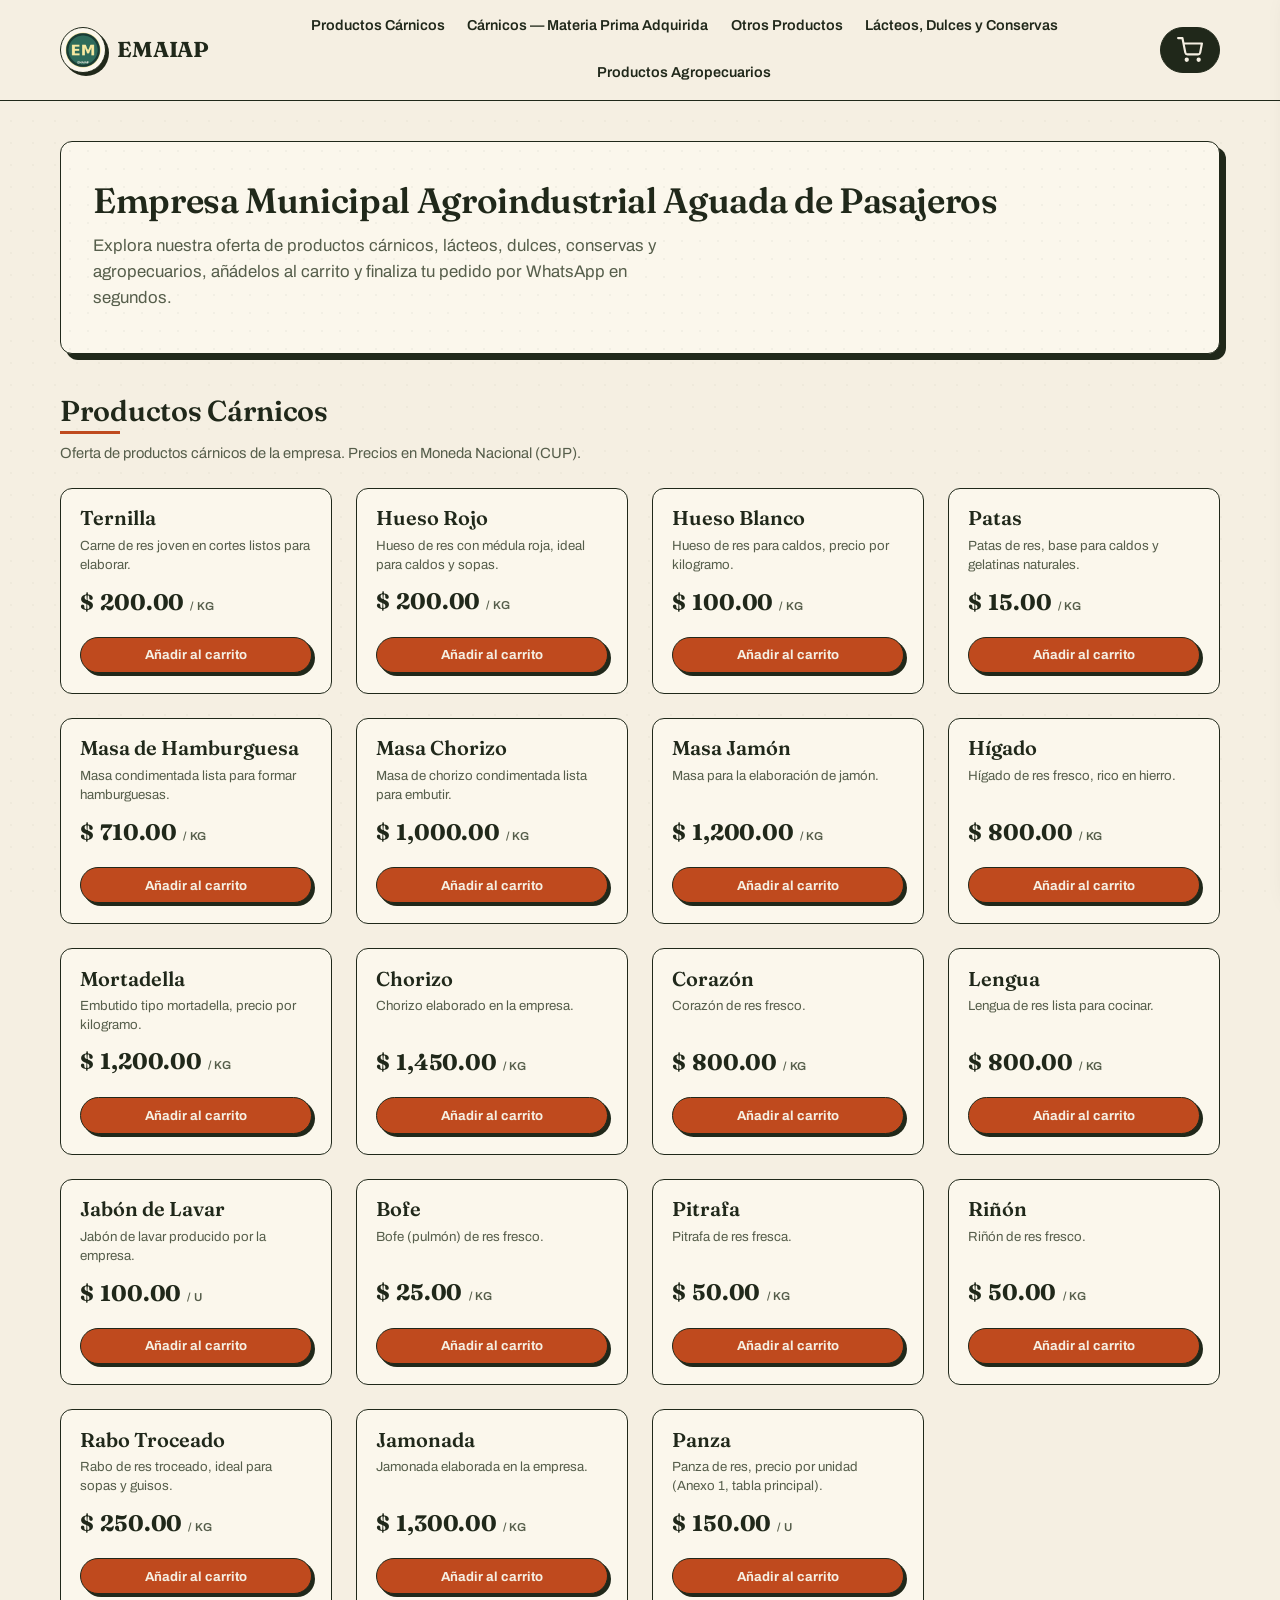
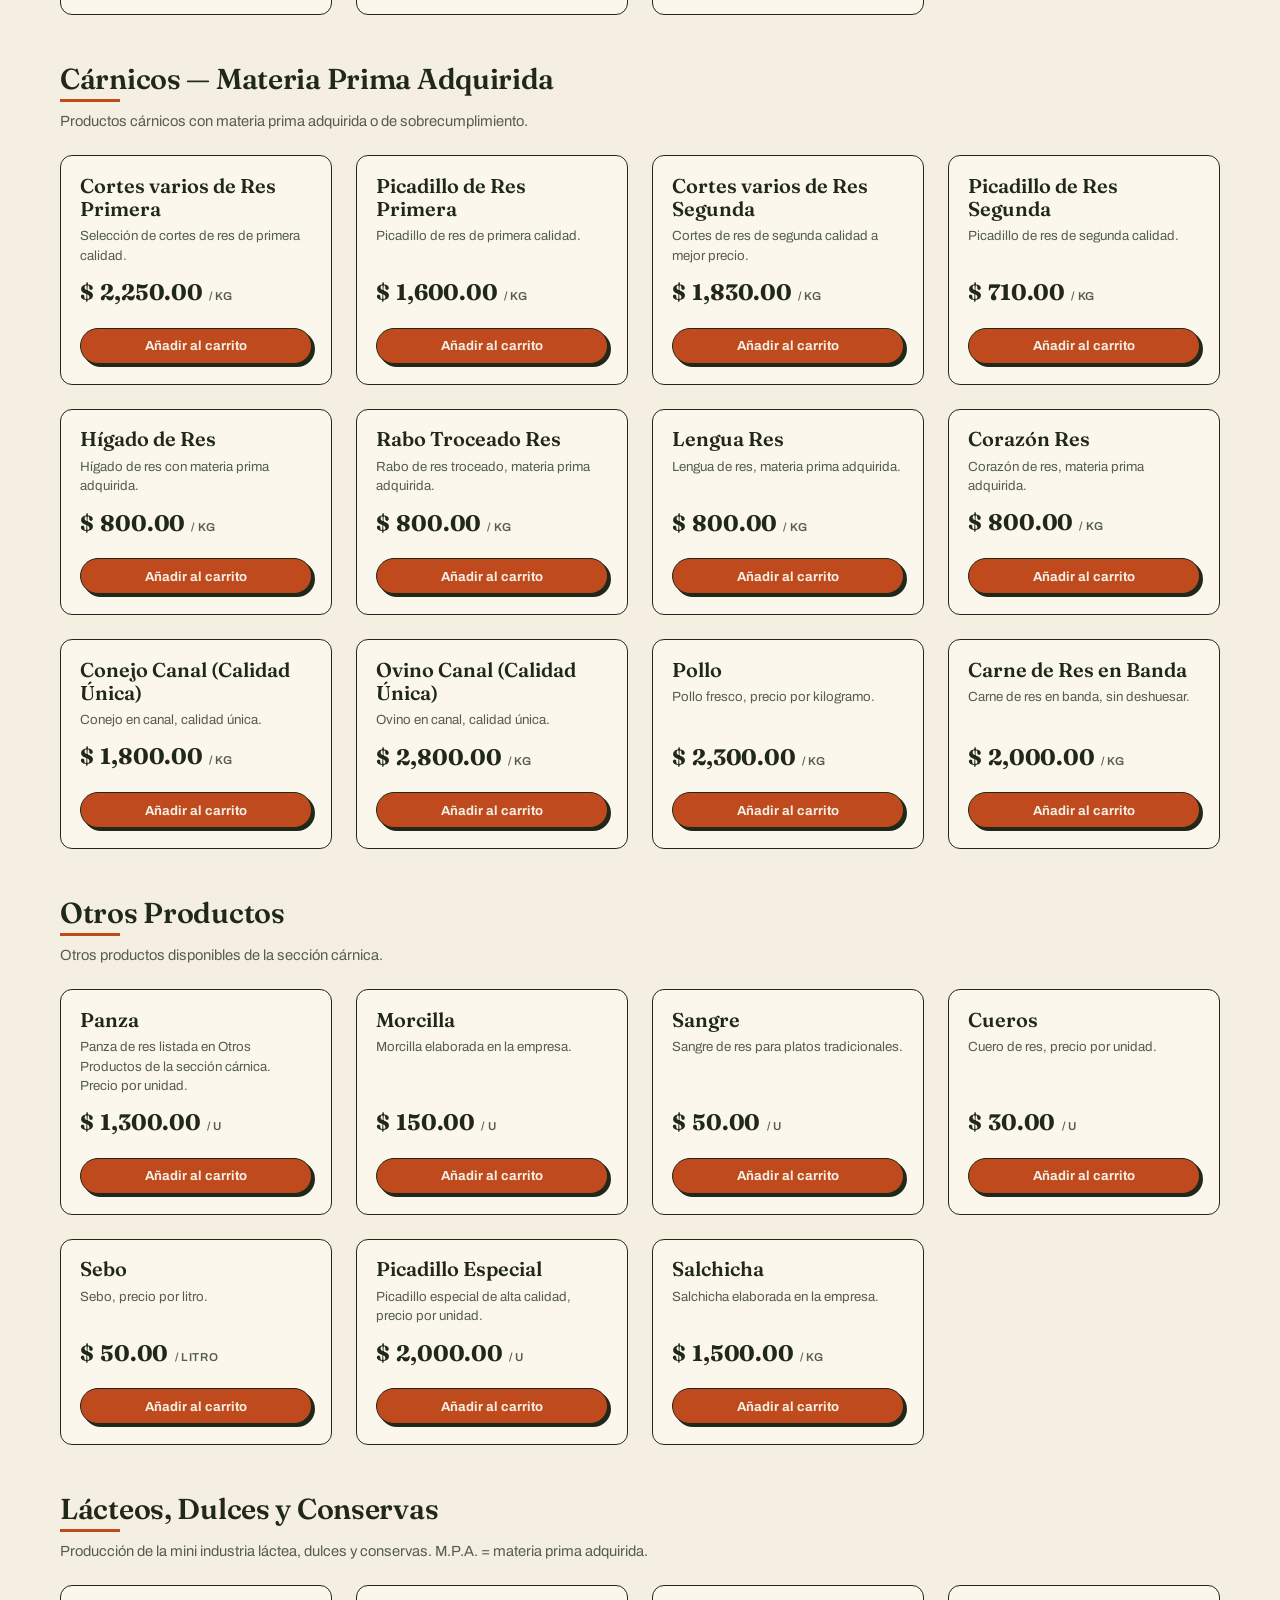
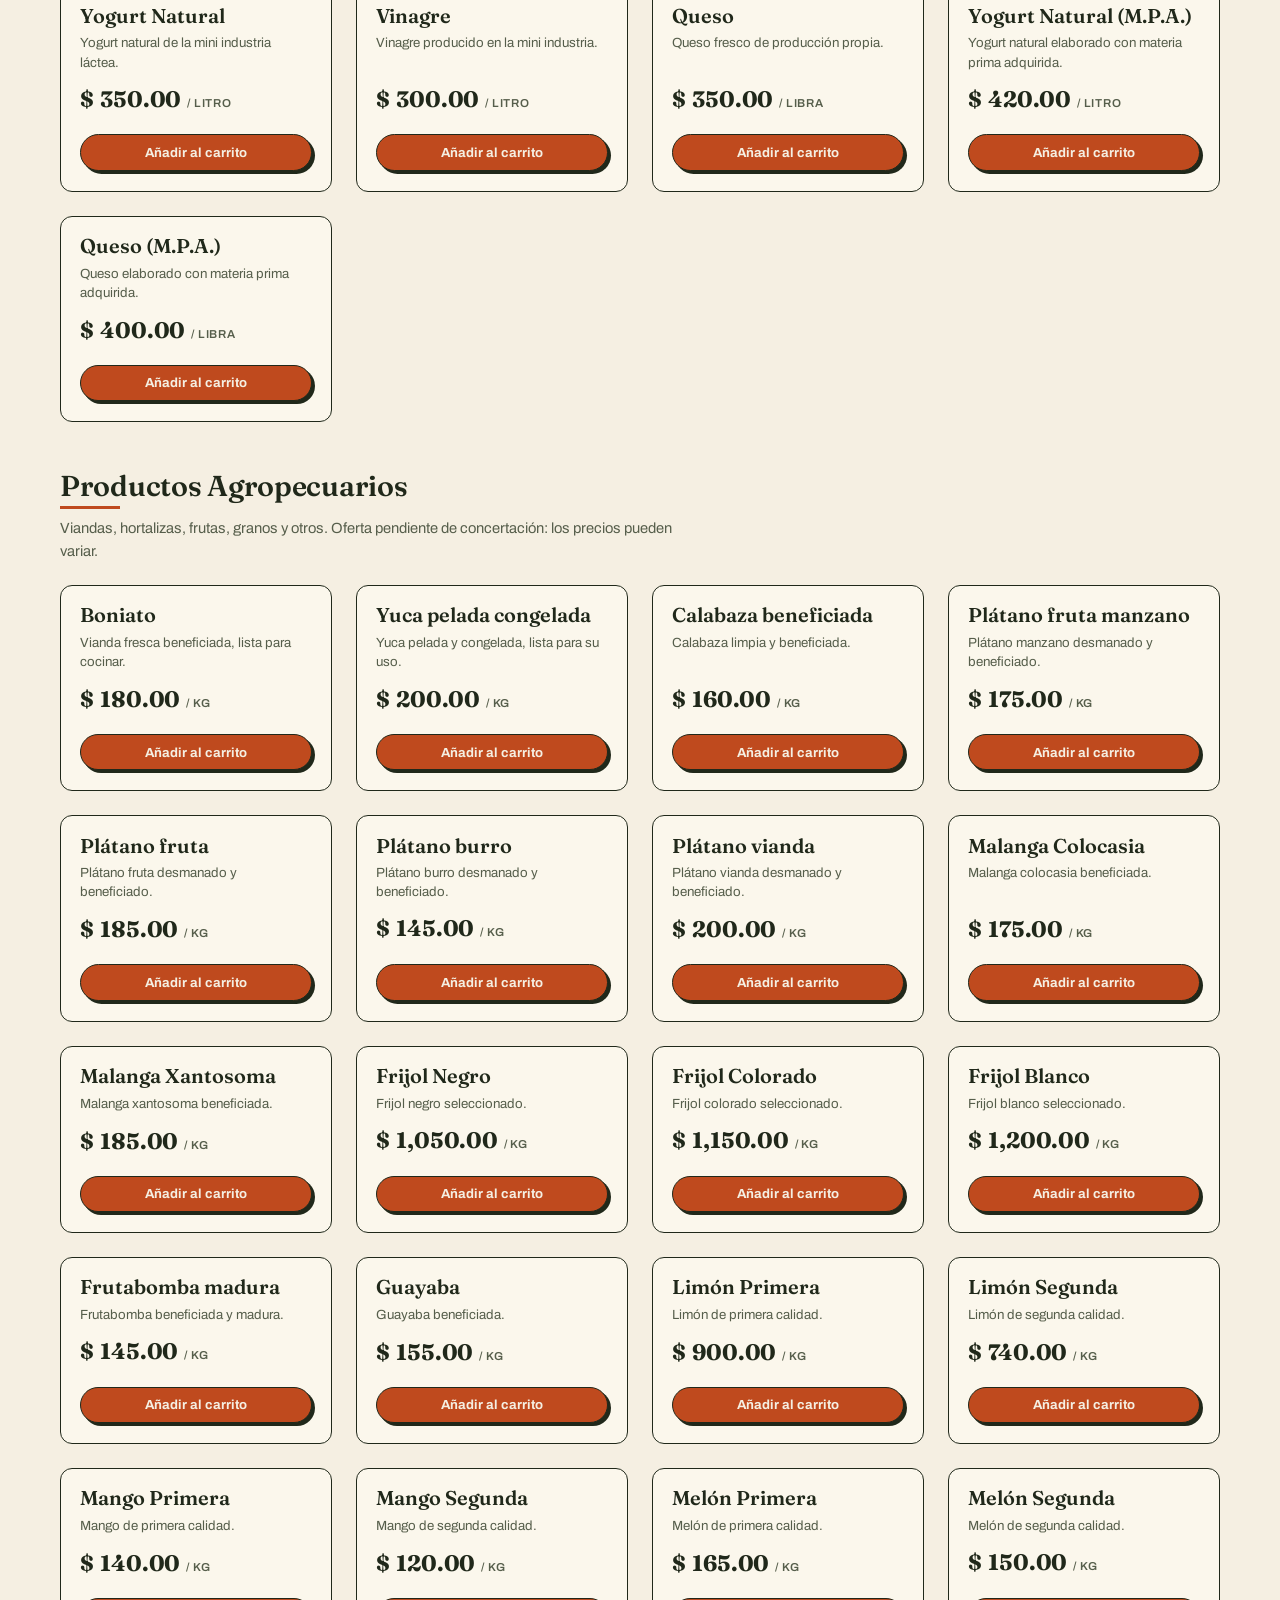
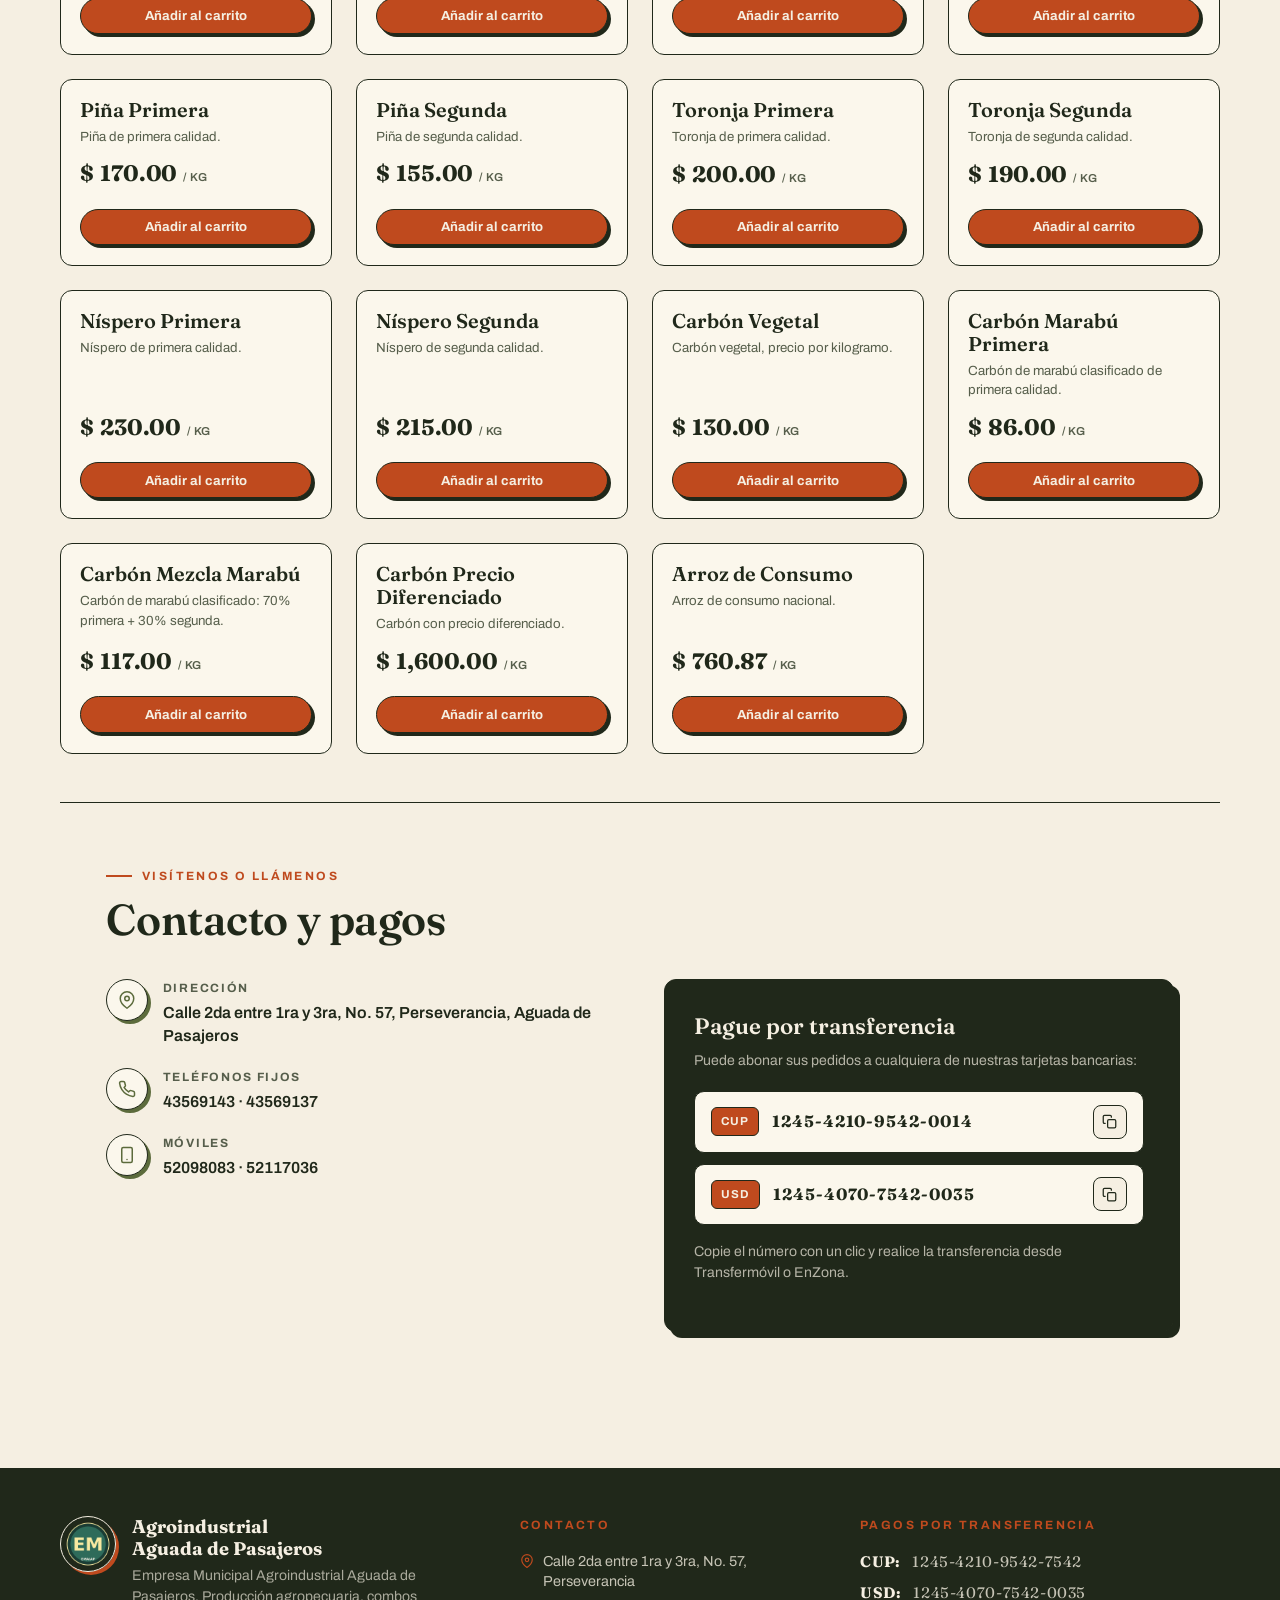
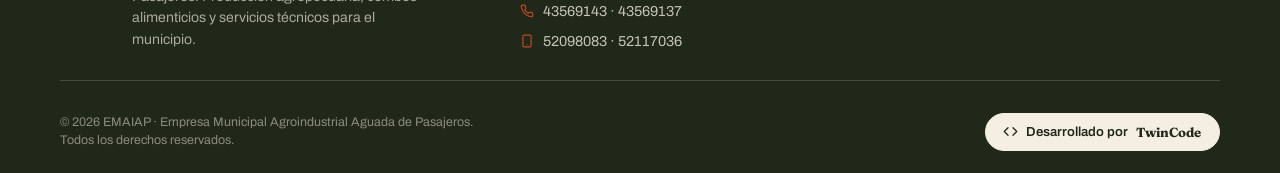
==== commit 3a0c9ac0: "Update index.html" ====
--- a/index.html
+++ b/index.html
@@ -278,7 +278,7 @@
         <div class="footer-col">
           <h4>Pagos por transferencia</h4>
           <ul class="footer-pagos">
-            <li><strong>CUP:</strong> 1245-4210-9542-0014</li>
+            <li><strong>CUP:</strong> 1245-4210-9542-7542</li>
             <li><strong>USD:</strong> 1245-4070-7542-0035</li>
           </ul>
         </div>
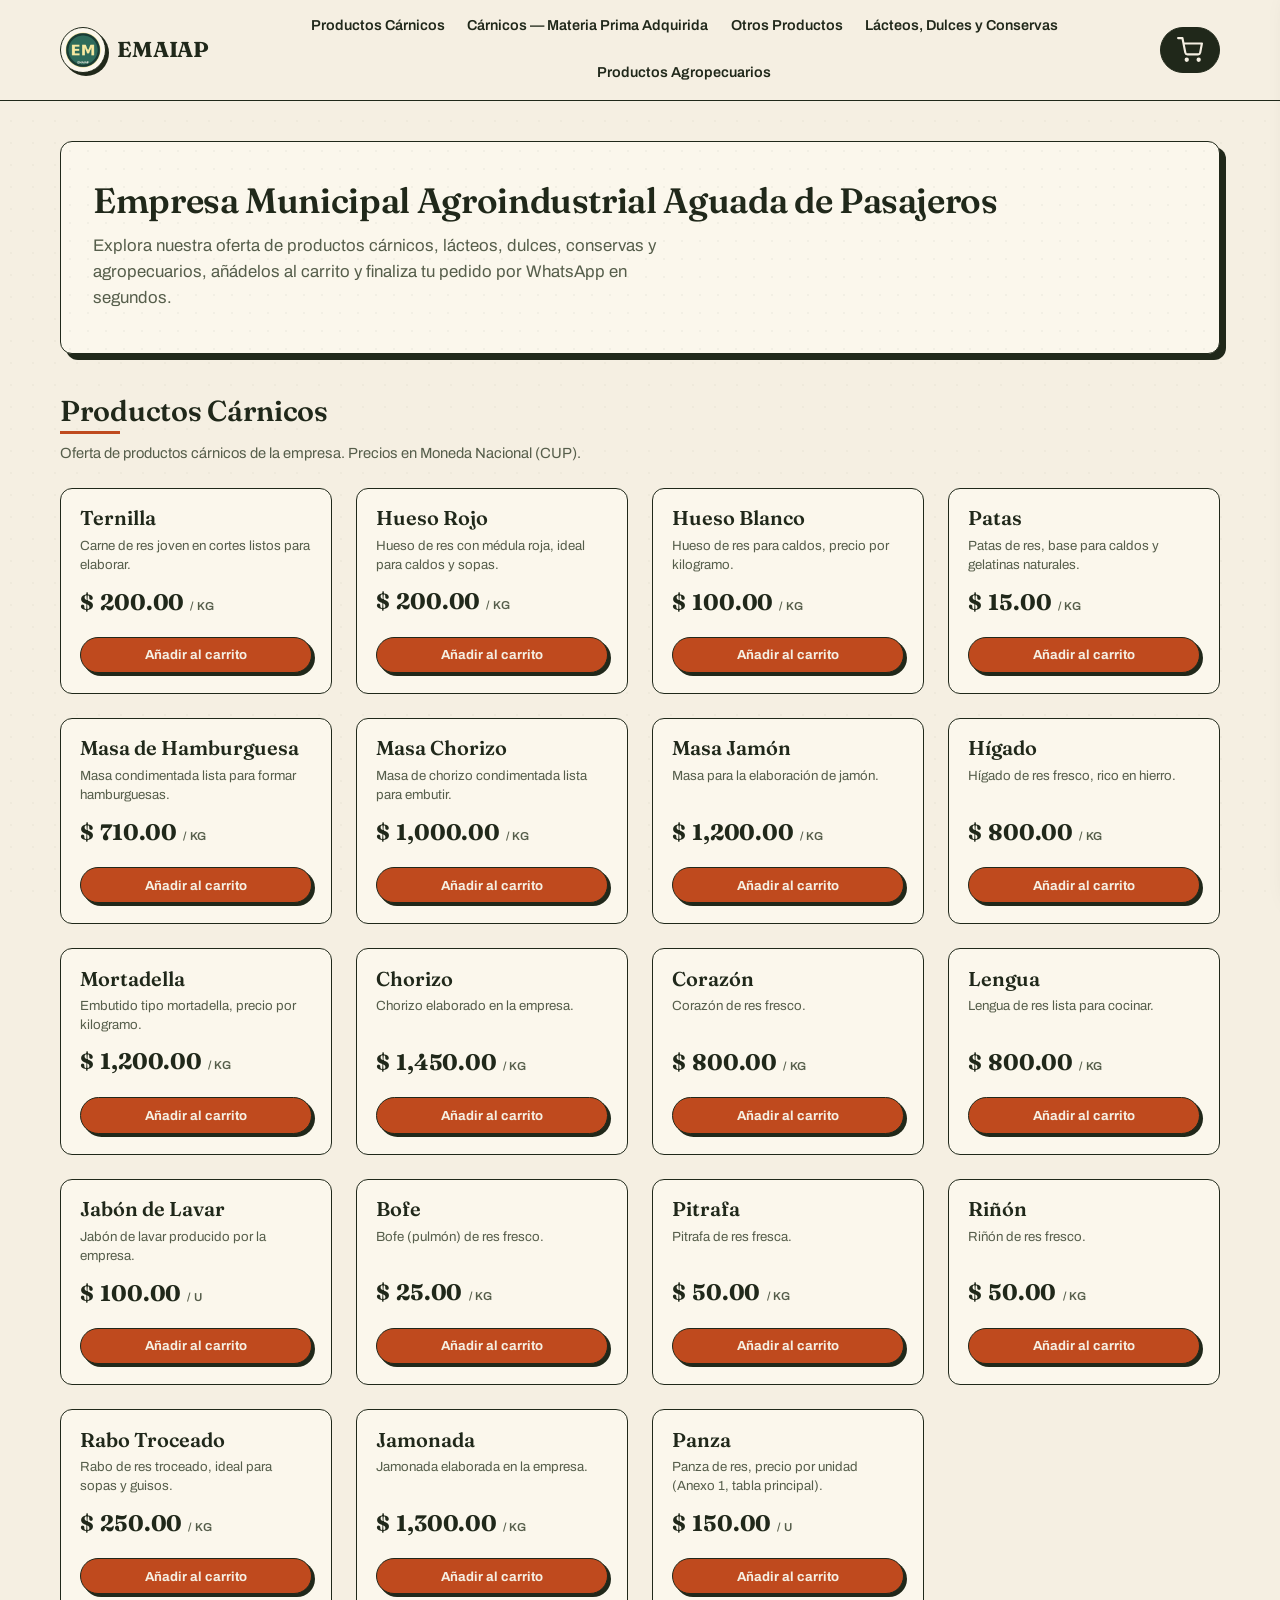
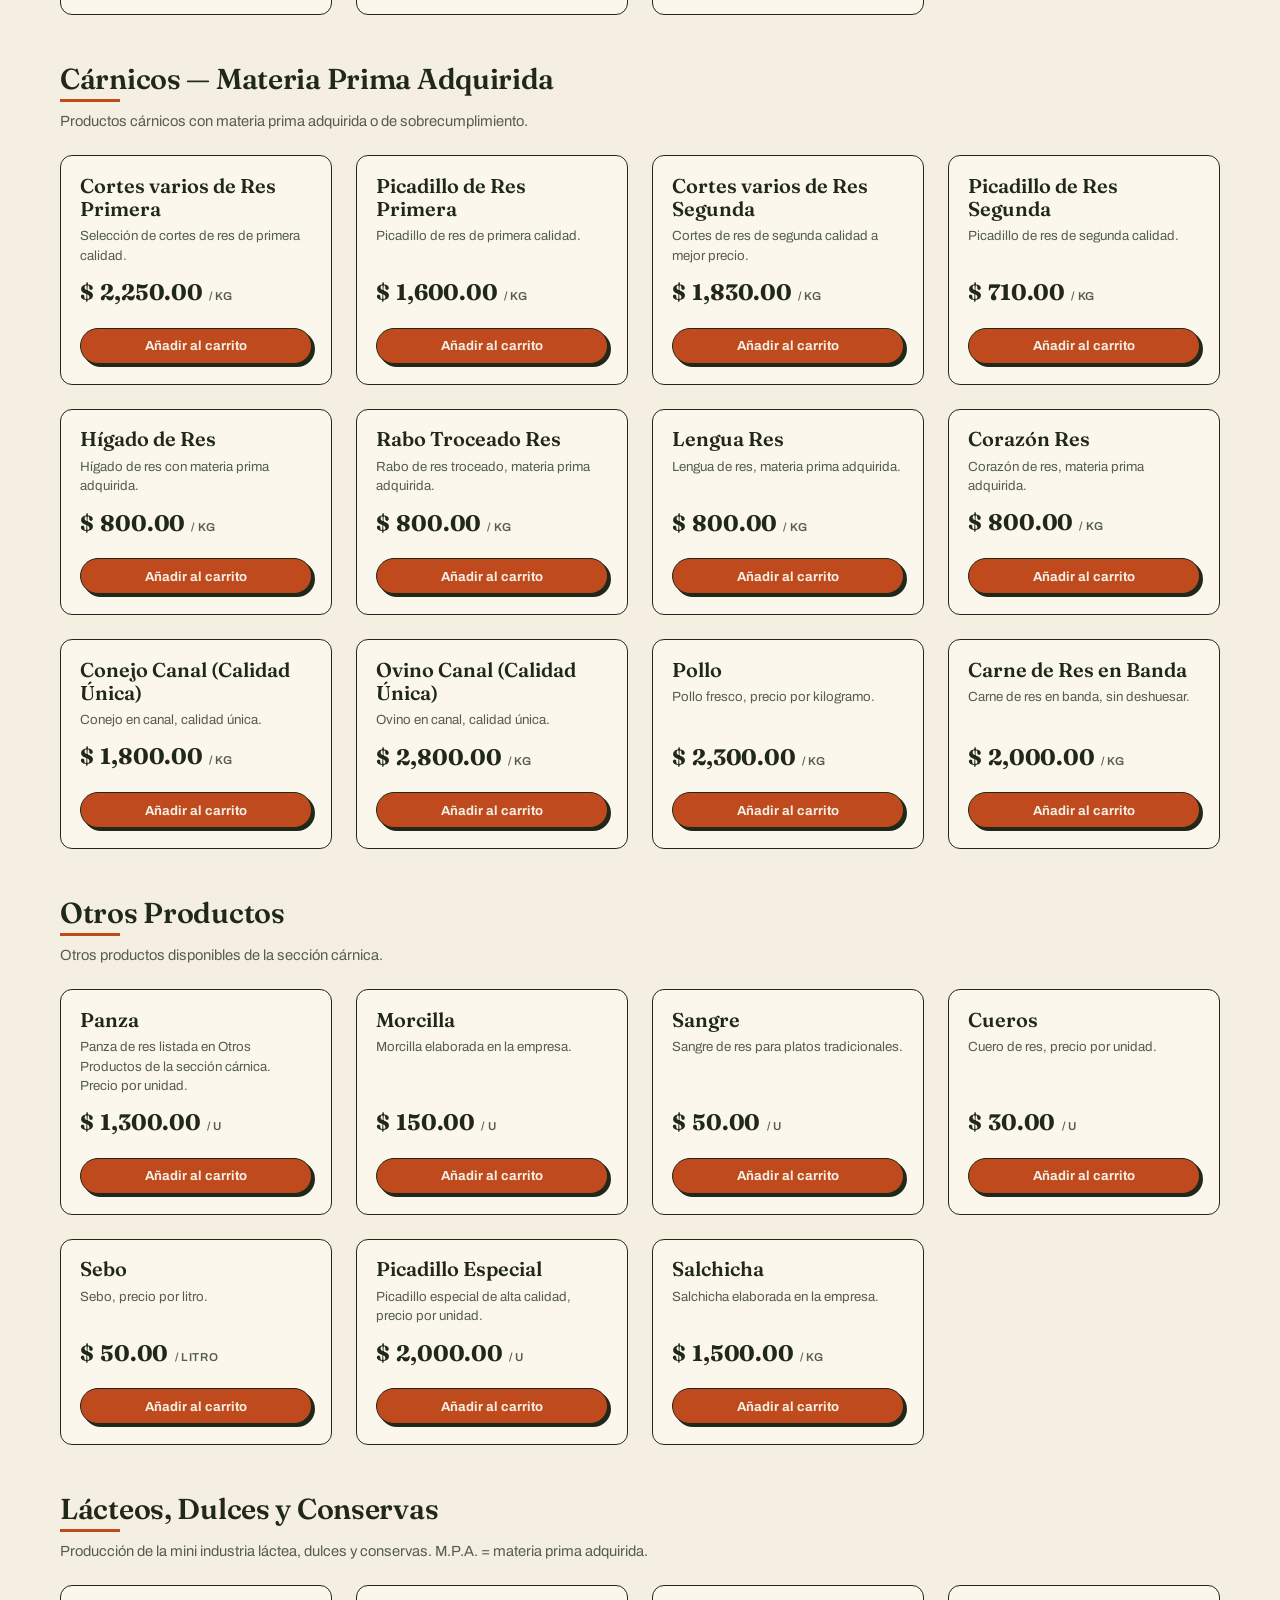
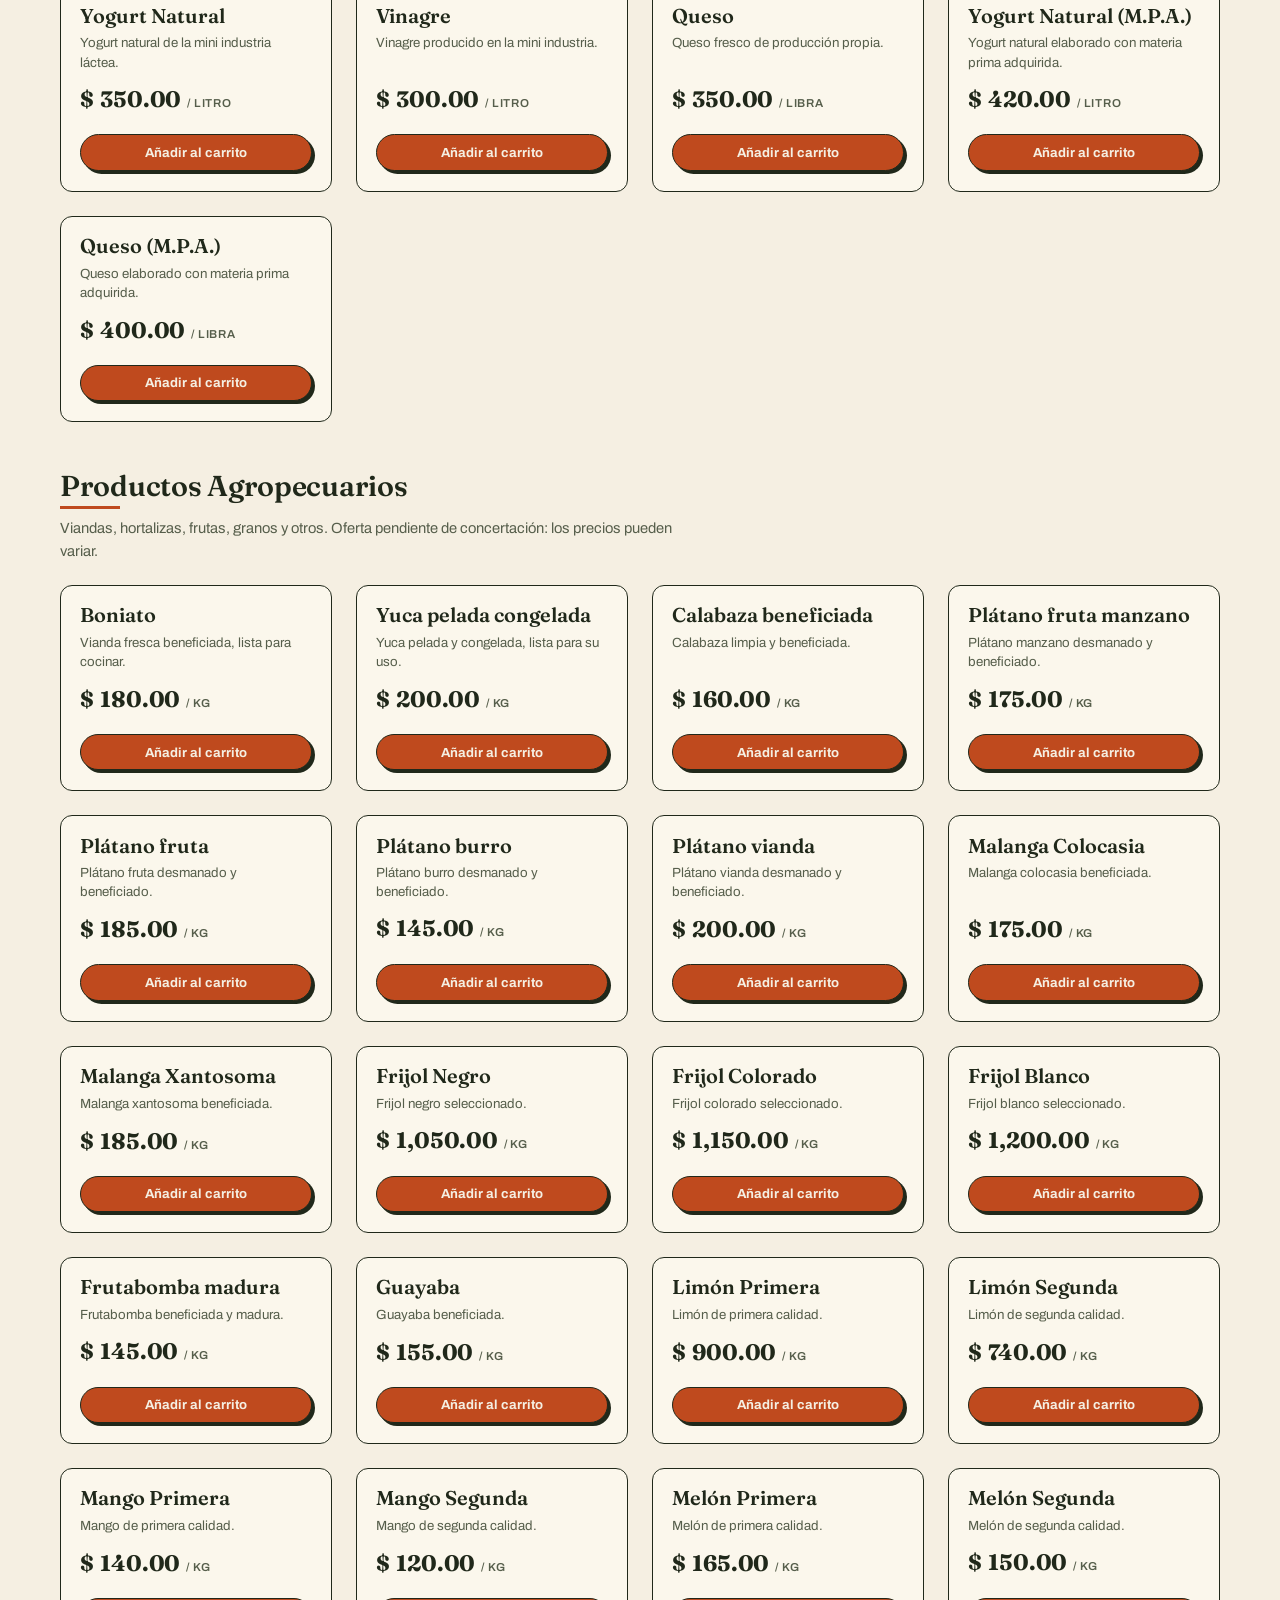
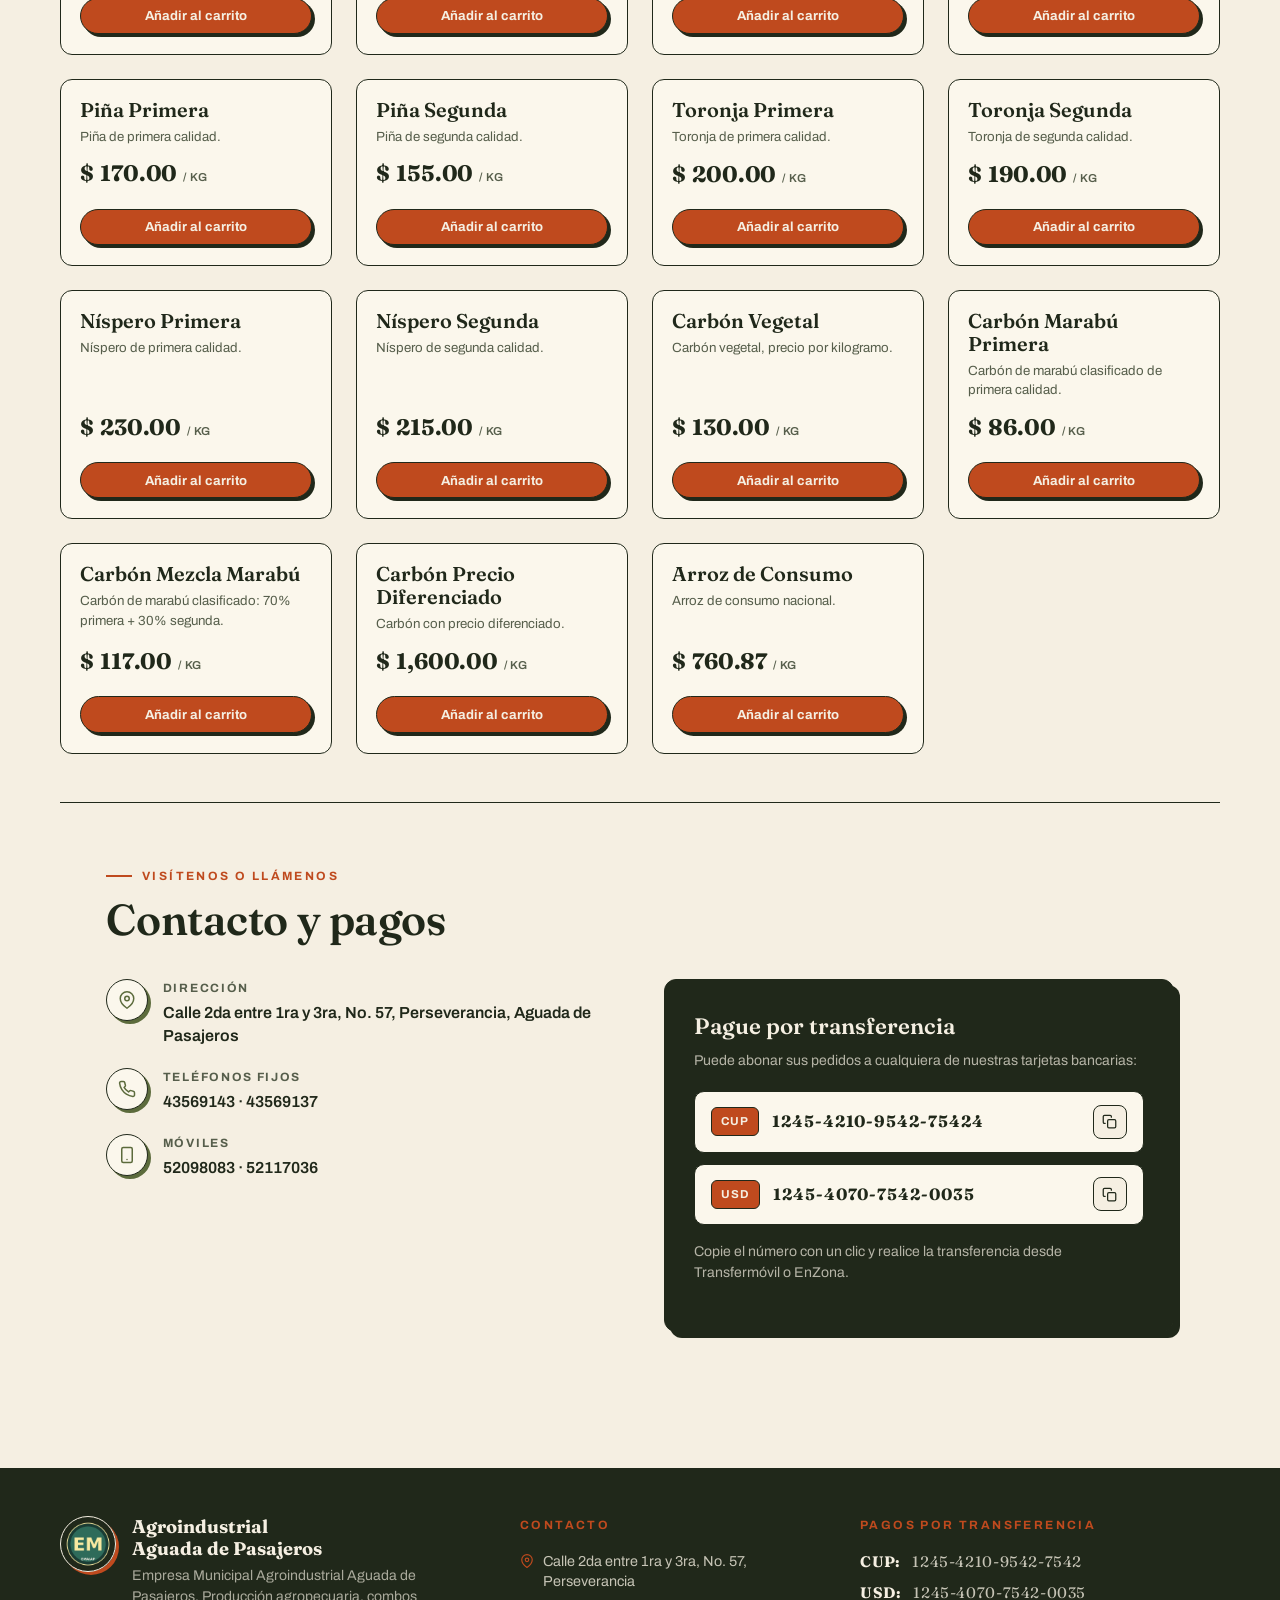
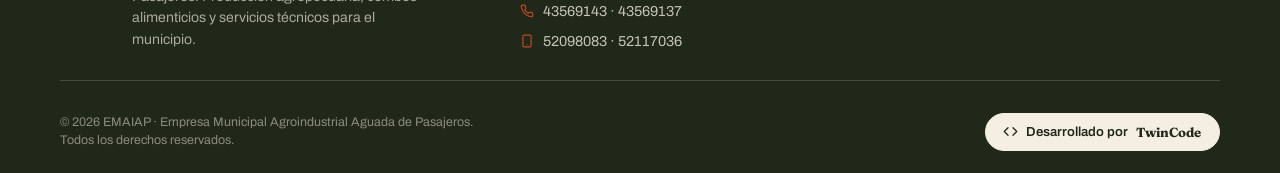
==== commit b886f628: "Update index.html" ====
--- a/index.html
+++ b/index.html
@@ -119,8 +119,8 @@
 
             <div class="tarjeta-banco">
               <span class="tarjeta-moneda">CUP</span>
-              <span class="tarjeta-num">1245-4210-9542-0014</span>
-              <button type="button" class="btn-copiar" data-copy="1245-4210-9542-0014" aria-label="Copiar número de tarjeta CUP">
+              <span class="tarjeta-num">1245-4210-9542-75424</span>
+              <button type="button" class="btn-copiar" data-copy="1245-4210-9542-7542" aria-label="Copiar número de tarjeta CUP">
                 <svg xmlns="http://www.w3.org/2000/svg" viewBox="0 0 24 24" fill="none" stroke="currentColor" stroke-width="2" stroke-linecap="round" stroke-linejoin="round"><rect x="9" y="9" width="13" height="13" rx="2" ry="2"/><path d="M5 15H4a2 2 0 0 1-2-2V4a2 2 0 0 1 2-2h9a2 2 0 0 1 2 2v1"/></svg>
               </button>
             </div>
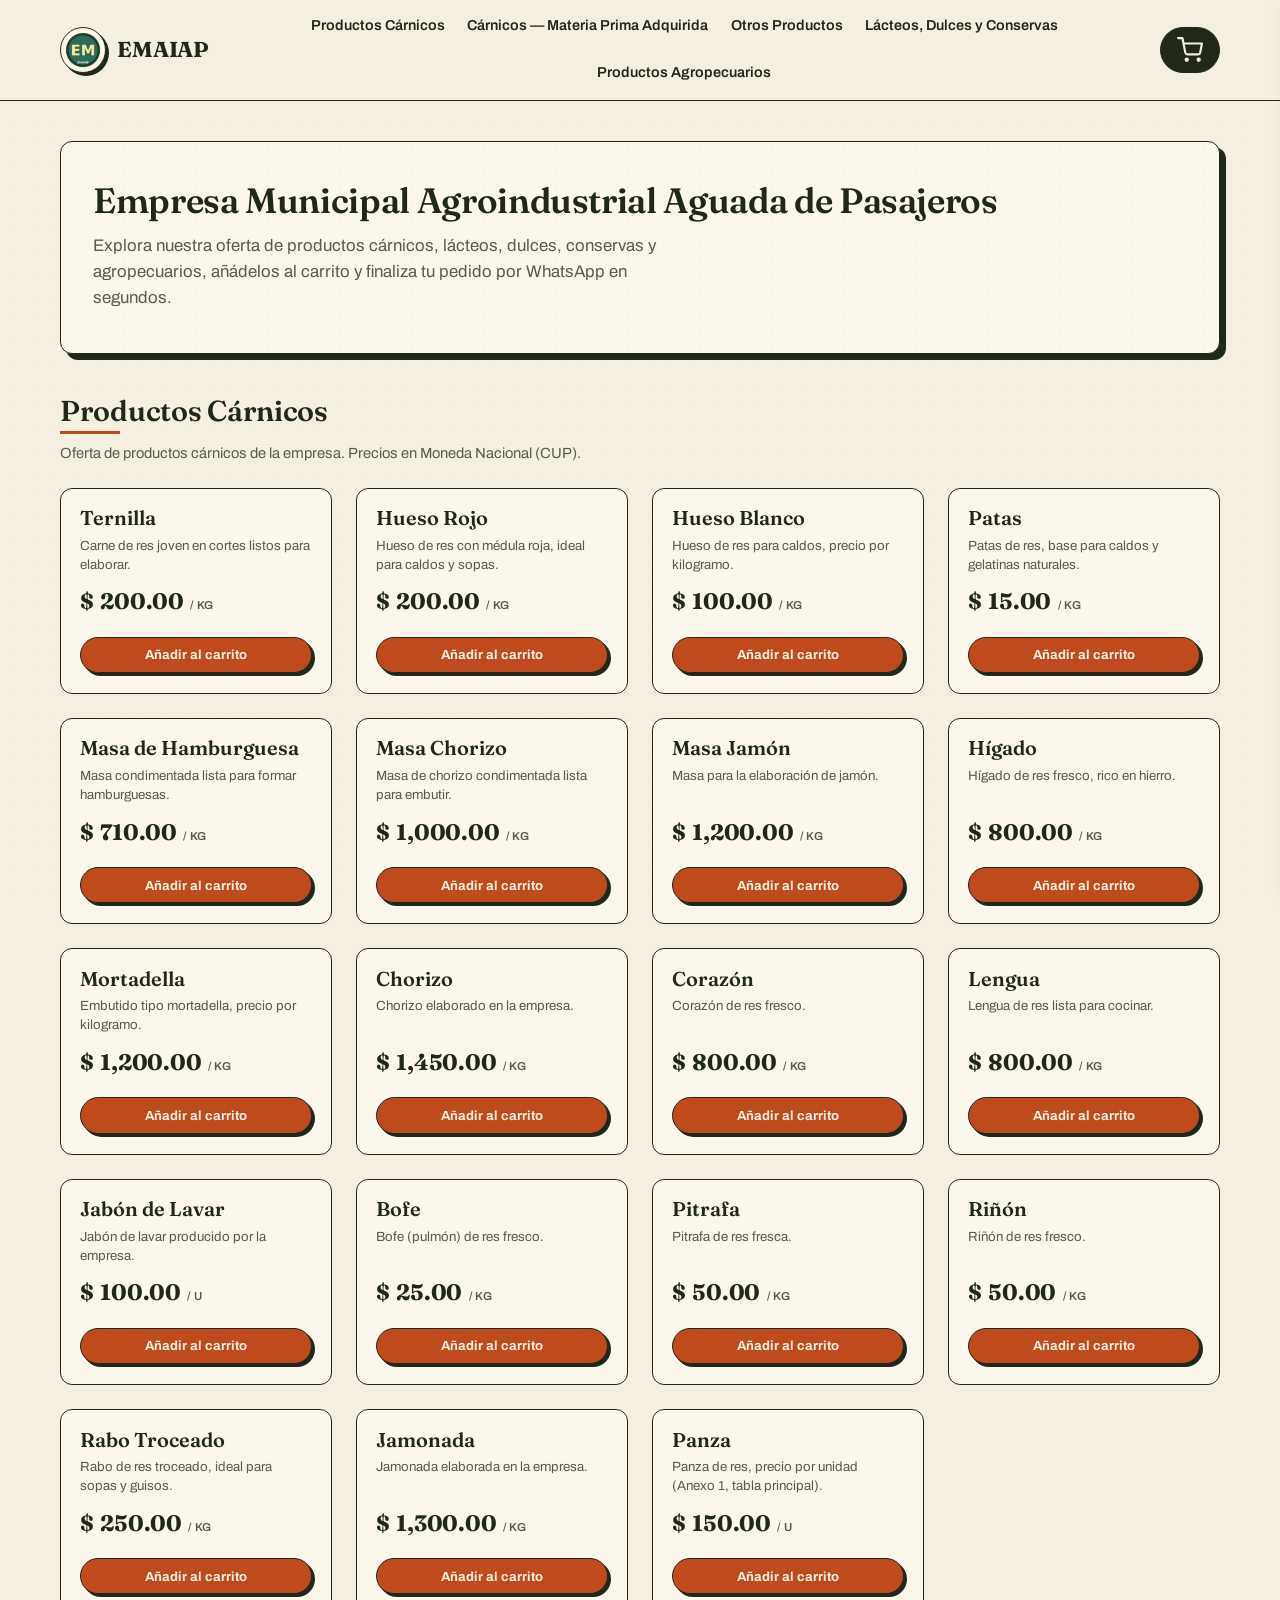
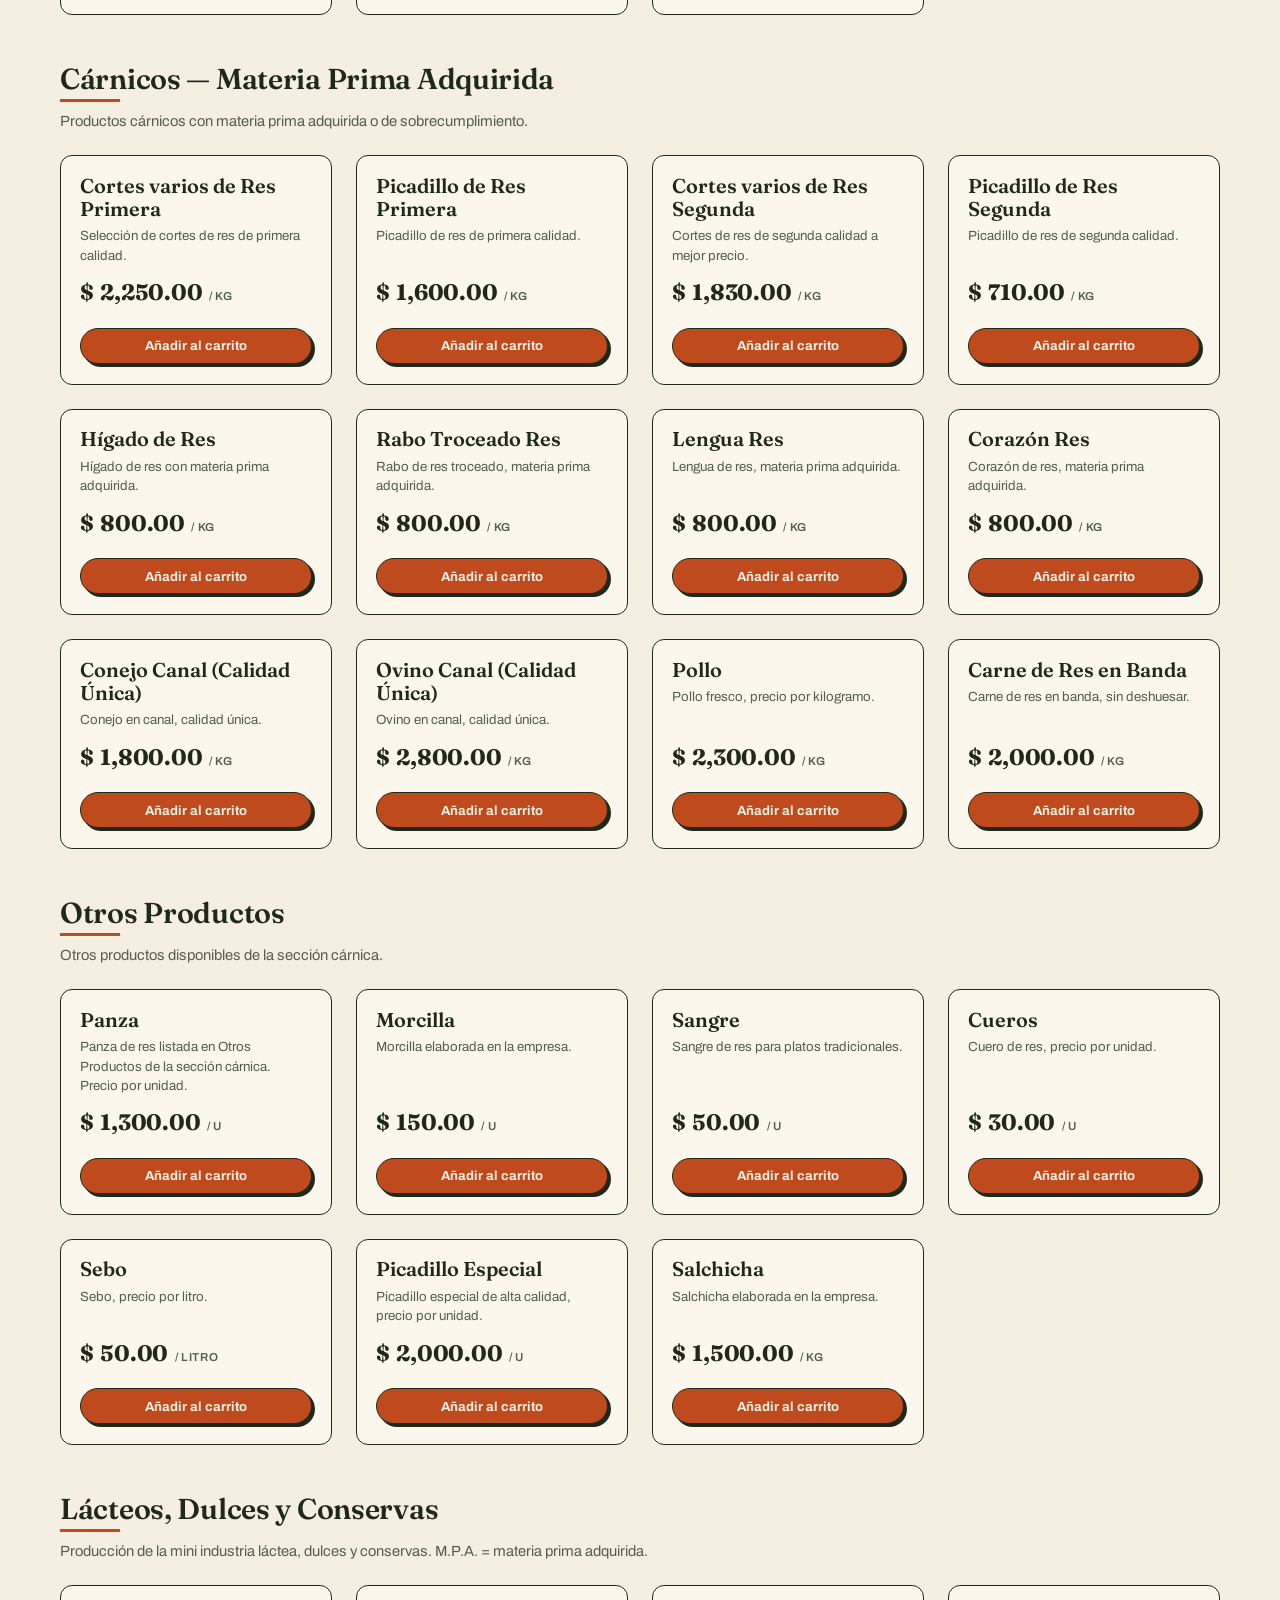
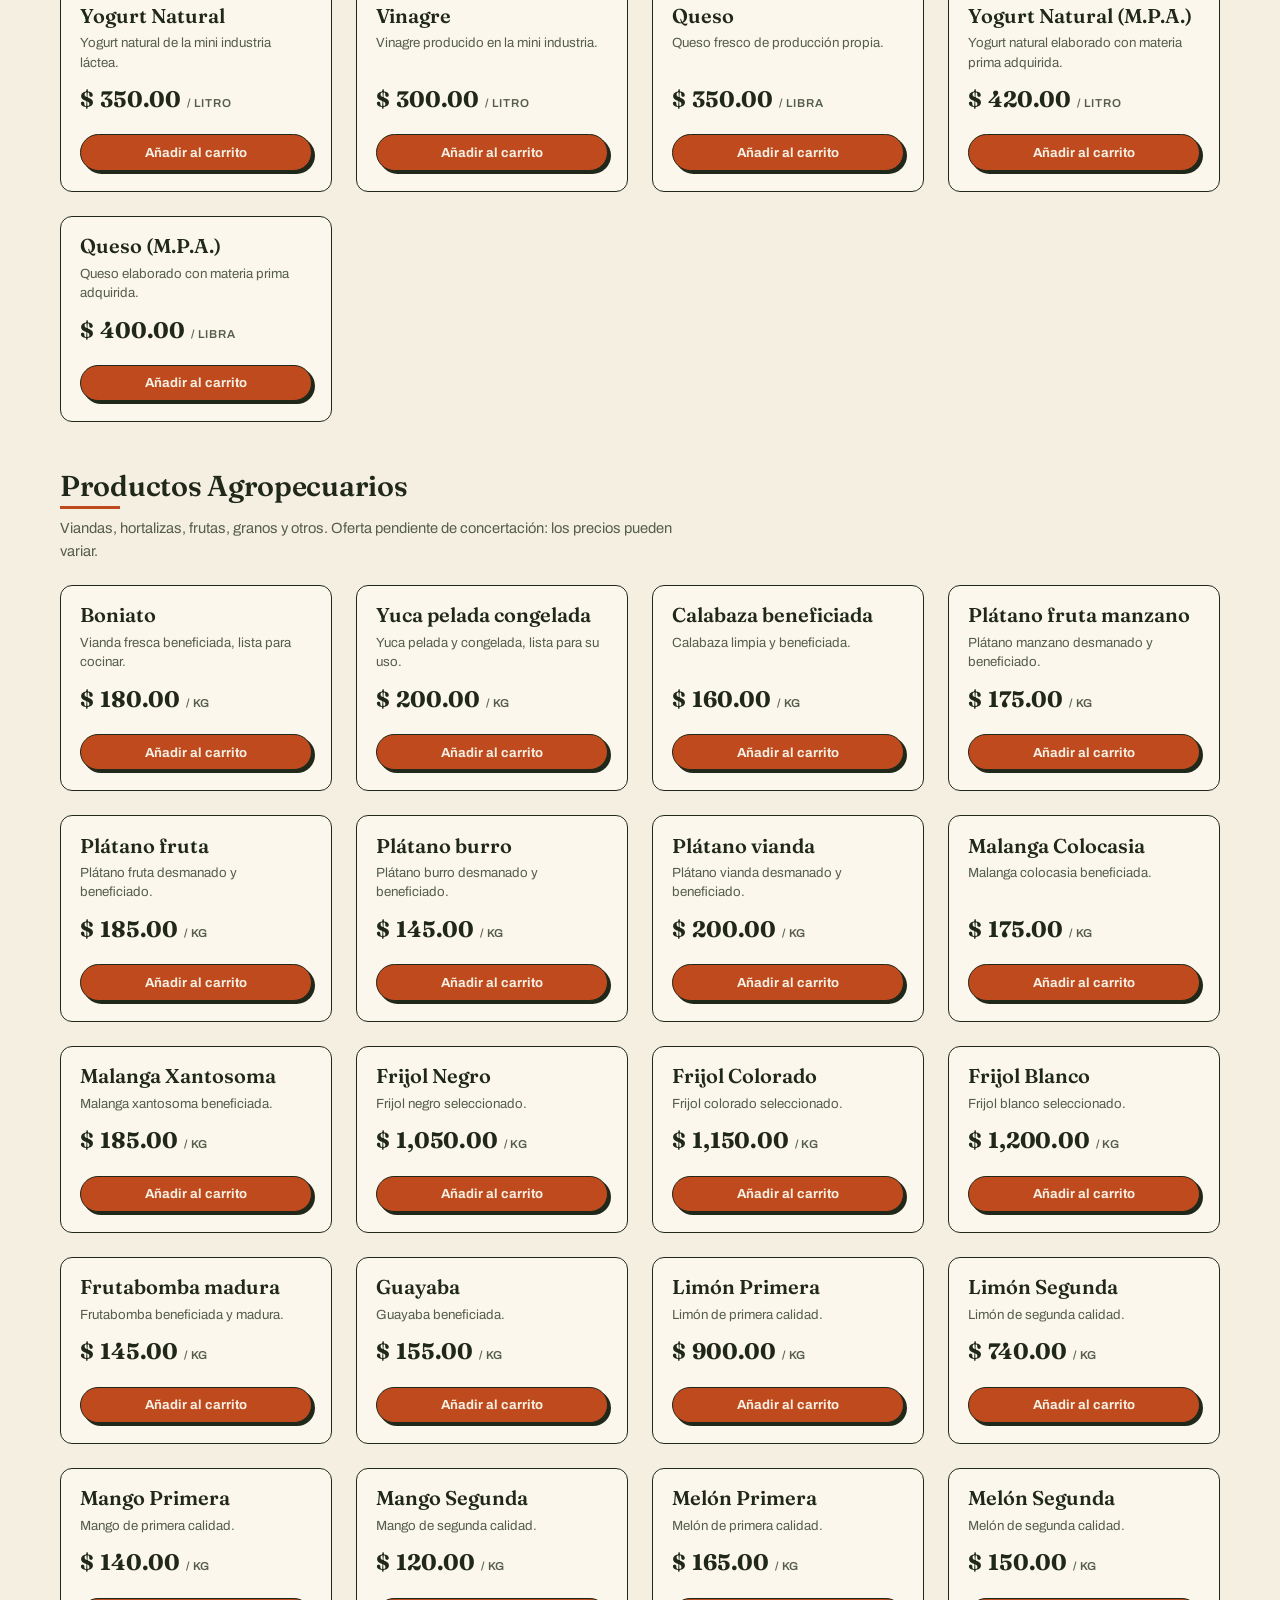
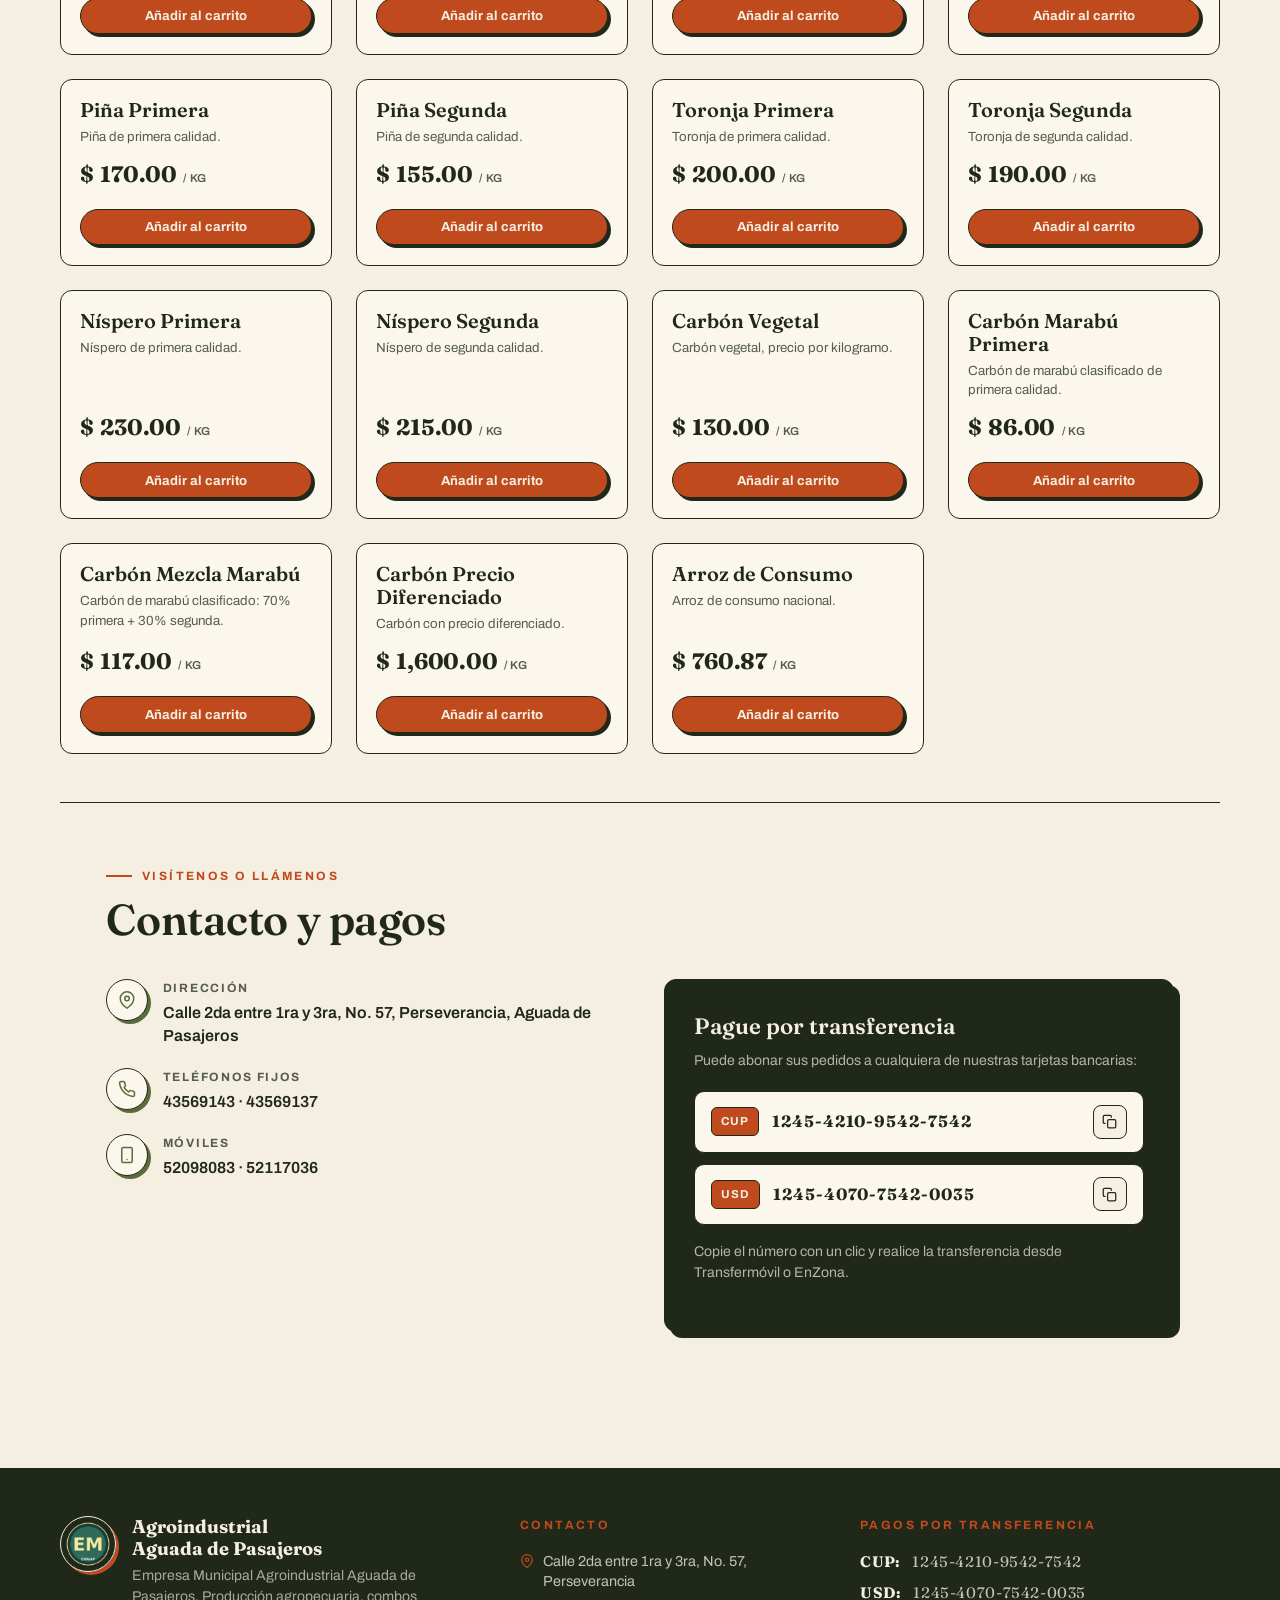
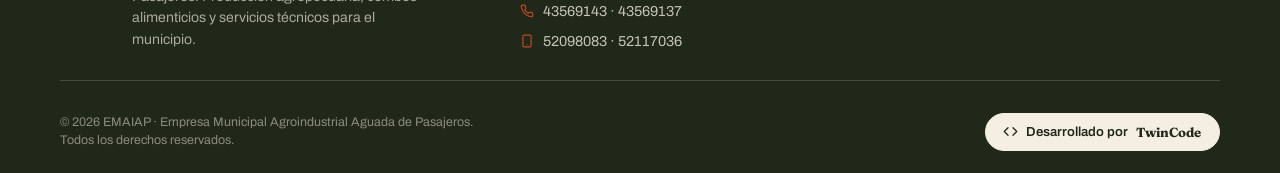
==== commit c2f8a0fd: "Update index.html" ====
--- a/index.html
+++ b/index.html
@@ -119,7 +119,7 @@
 
             <div class="tarjeta-banco">
               <span class="tarjeta-moneda">CUP</span>
-              <span class="tarjeta-num">1245-4210-9542-75424</span>
+              <span class="tarjeta-num">1245-4210-9542-7542</span>
               <button type="button" class="btn-copiar" data-copy="1245-4210-9542-7542" aria-label="Copiar número de tarjeta CUP">
                 <svg xmlns="http://www.w3.org/2000/svg" viewBox="0 0 24 24" fill="none" stroke="currentColor" stroke-width="2" stroke-linecap="round" stroke-linejoin="round"><rect x="9" y="9" width="13" height="13" rx="2" ry="2"/><path d="M5 15H4a2 2 0 0 1-2-2V4a2 2 0 0 1 2-2h9a2 2 0 0 1 2 2v1"/></svg>
               </button>
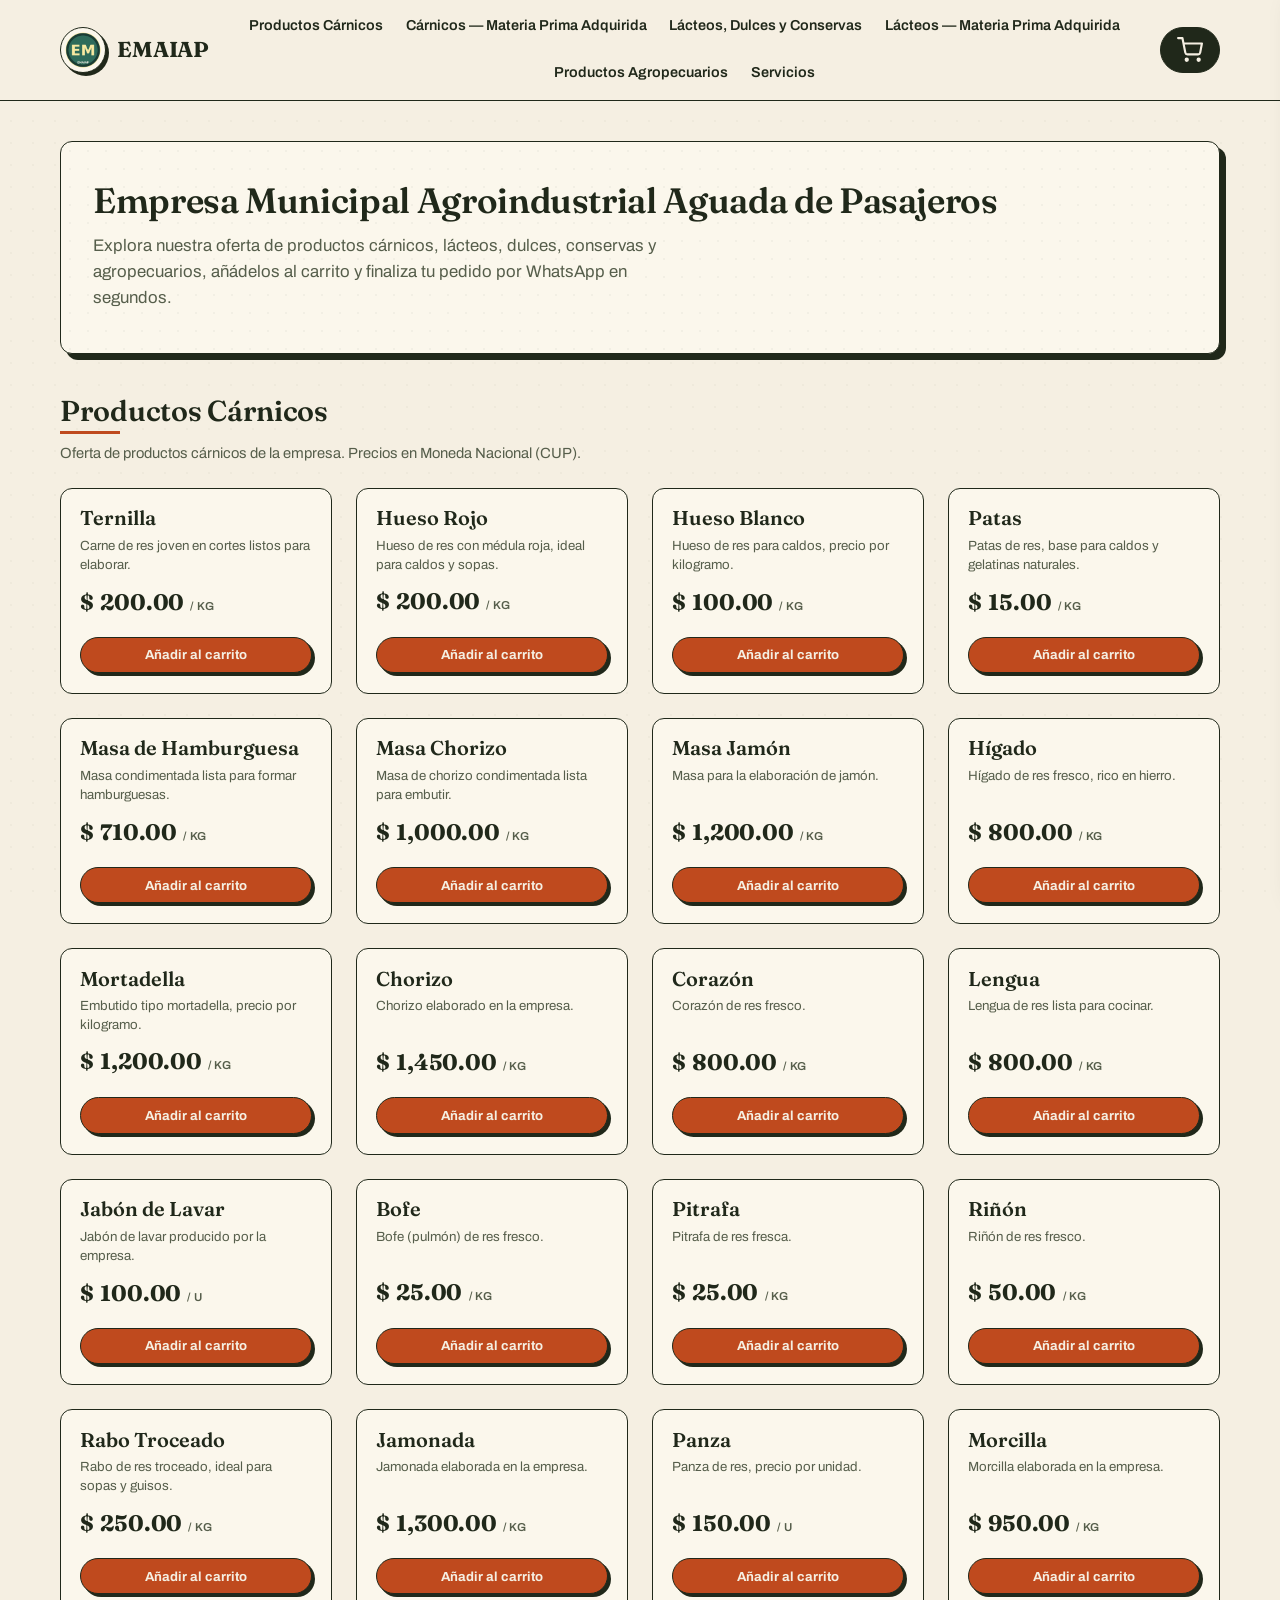
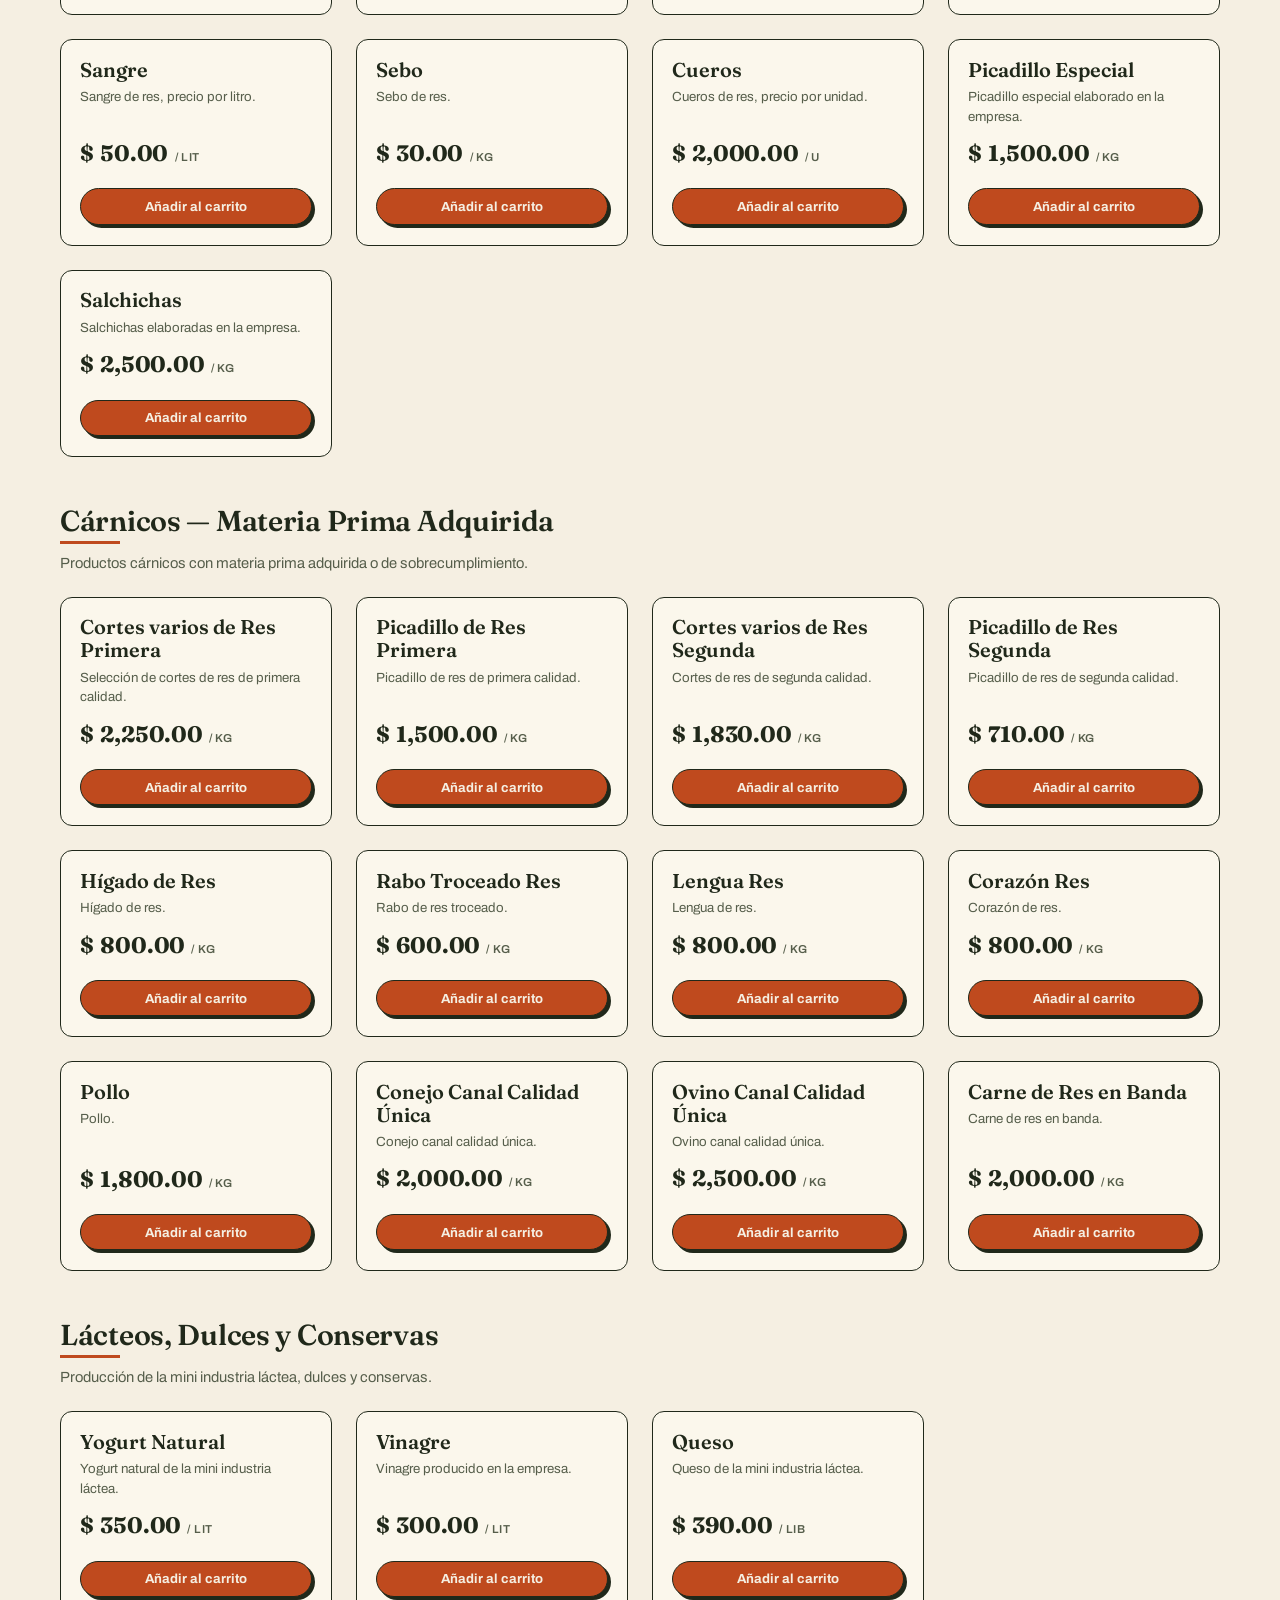
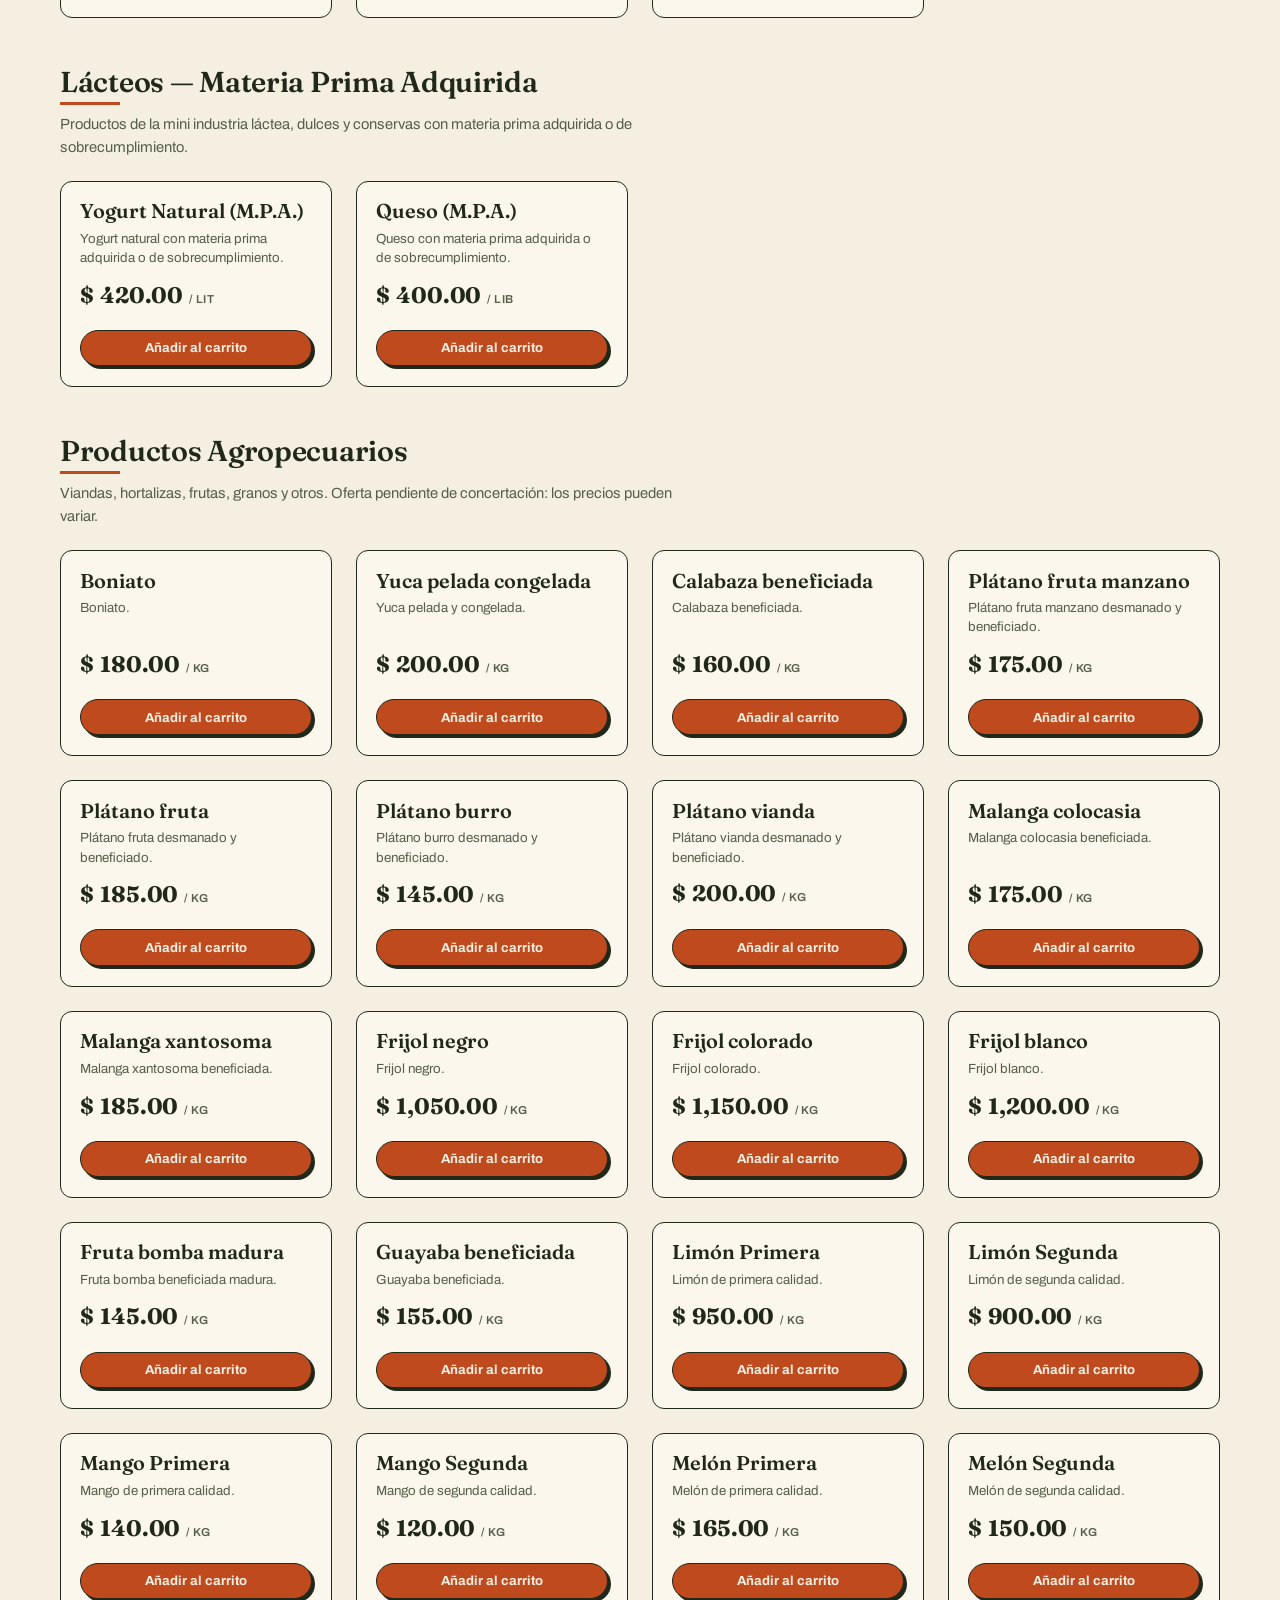
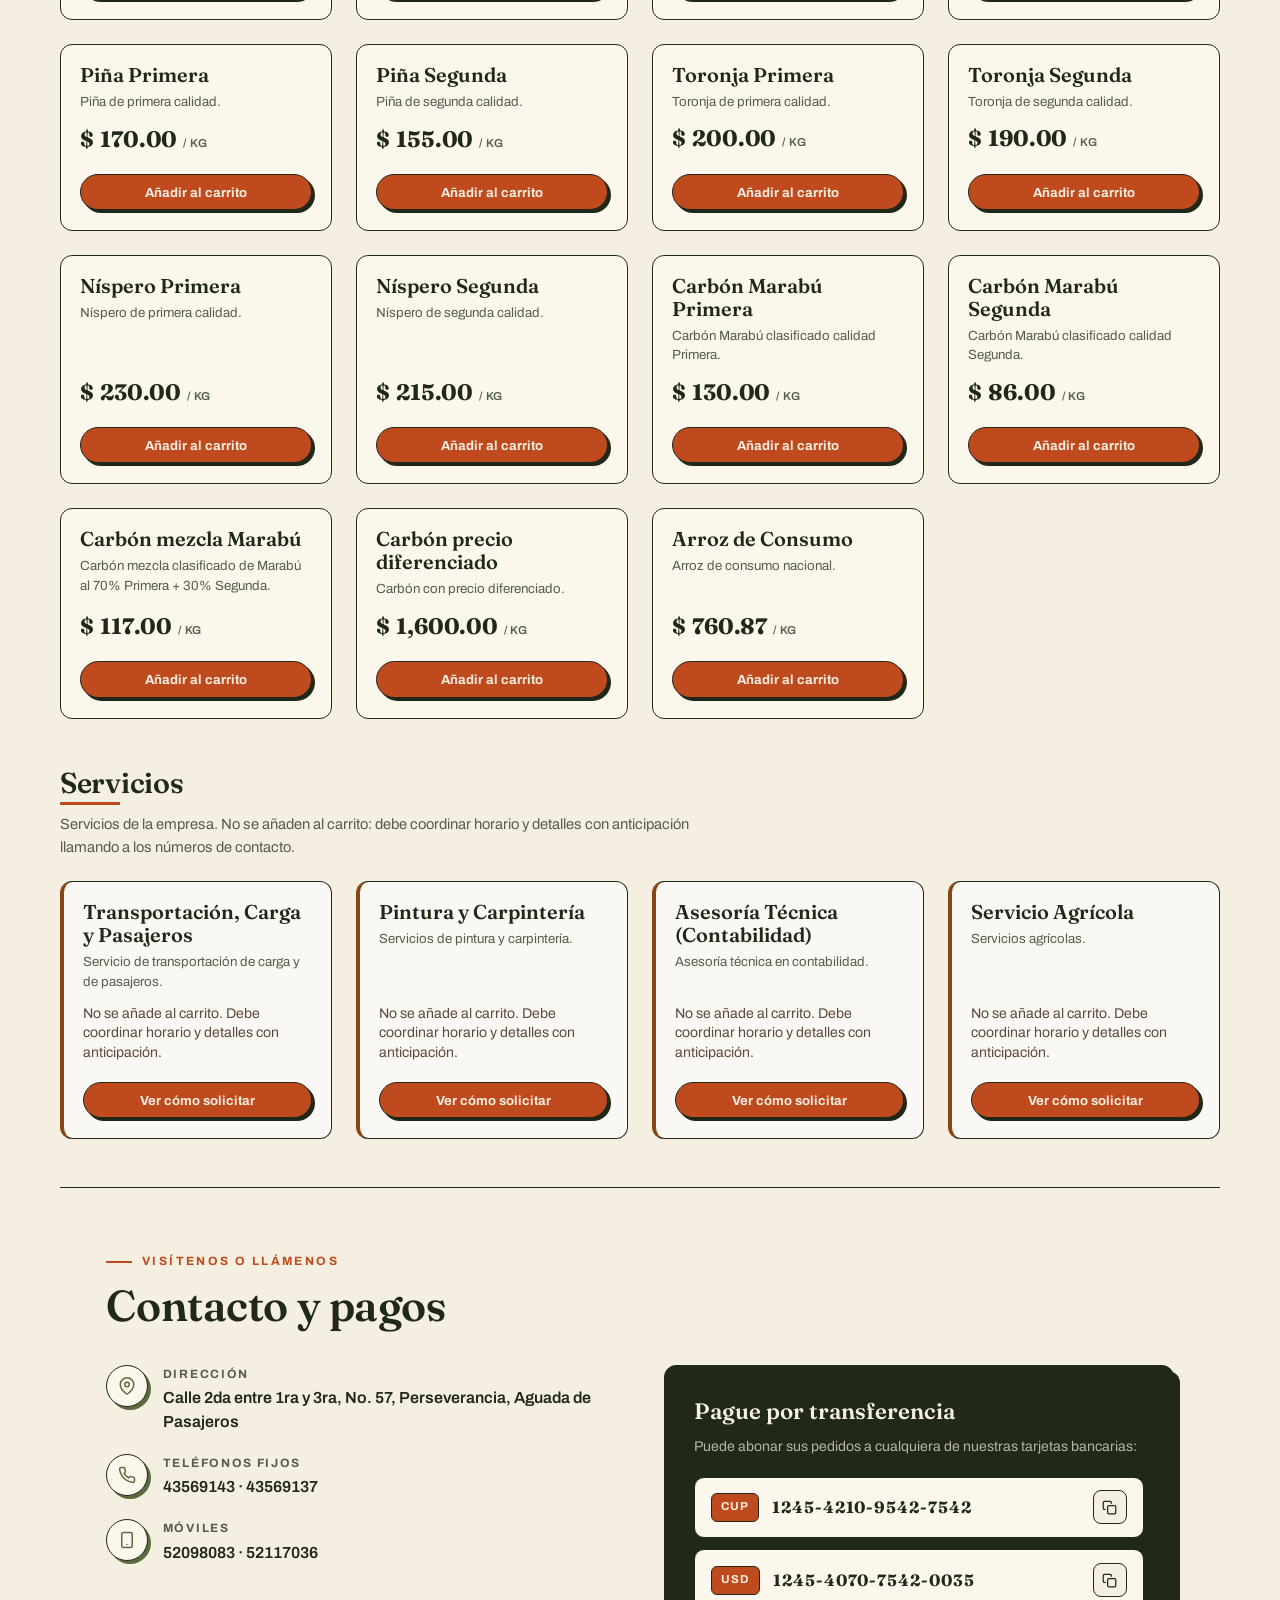
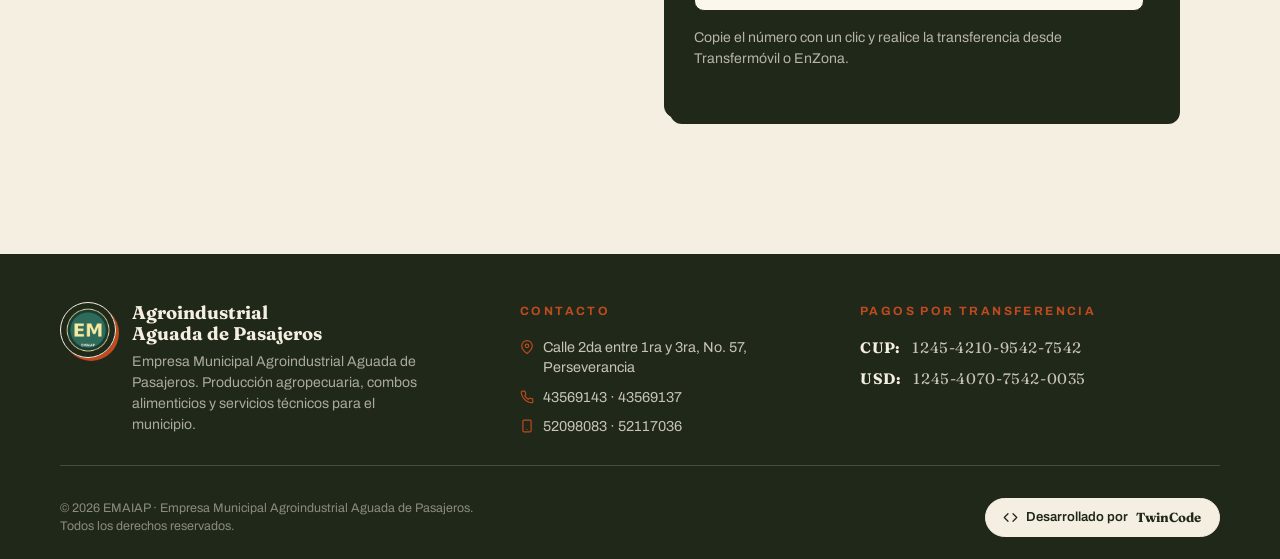
==== commit 8b1beac0: "final flash" ====
--- a/index.html
+++ b/index.html
@@ -1,18 +1,16 @@
-<!DOCTYPE html>
-<html lang="es">
-<head>
-  <meta charset="UTF-8" />
-  <meta name="viewport" content="width=device-width, initial-scale=1.0" />
-  <meta name="description" content="Tienda online de EMAIAP — Empresa Municipal Agroindustrial Aguada de Pasajeros. Productos cárnicos, lácteos, dulces, conservas y agropecuarios. Pide por WhatsApp." />
+<html lang="es"><head>
+  <meta charset="UTF-8">
+  <meta name="viewport" content="width=device-width, initial-scale=1.0">
+  <meta name="description" content="Tienda online de EMAIAP — Empresa Municipal Agroindustrial Aguada de Pasajeros. Productos cárnicos, lácteos, dulces, conservas y agropecuarios. Pide por WhatsApp.">
   <title>EMAIAP — Tienda Online | Aguada de Pasajeros</title>
 
   <!-- Tipografías de marca: Archivo (sans) para texto, Fraunces (serif) para titulares -->
-  <link rel="preconnect" href="https://fonts.googleapis.com" />
-  <link rel="preconnect" href="https://fonts.gstatic.com" crossorigin />
-  <link href="https://fonts.googleapis.com/css2?family=Archivo:wght@500;600;700&family=Fraunces:ital,opsz,wght@0,9..144,500;0,9..144,600;0,9..144,700;1,9..144,500&display=swap" rel="stylesheet" />
-
-  <link rel="icon" type="image/png" href="assets/logo.png" />
-  <link rel="stylesheet" href="css/styles.css" />
+  <link rel="preconnect" href="https://fonts.googleapis.com">
+  <link rel="preconnect" href="https://fonts.gstatic.com" crossorigin="">
+  <link href="https://fonts.googleapis.com/css2?family=Archivo:wght@500;600;700&amp;family=Fraunces:ital,opsz,wght@0,9..144,500;0,9..144,600;0,9..144,700;1,9..144,500&amp;display=swap" rel="stylesheet">
+
+  <link rel="icon" type="image/png" href="assets/logo.png">
+  <link rel="stylesheet" href="css/styles.css">
 </head>
 <body>
 
@@ -22,14 +20,12 @@
   <header class="site-header">
     <div class="container header-inner">
       <a href="#" class="brand" aria-label="Inicio">
-        <img src="assets/logo.png" alt="Logo de EMAIAP" class="brand-logo" />
+        <img src="assets/logo.png" alt="Logo de EMAIAP" class="brand-logo">
         <span class="brand-name">EMAIAP</span>
       </a>
 
       <!-- Navegación de categorías (se rellena dinámicamente) -->
-      <nav class="nav-categories" id="navCategories" aria-label="Categorías">
-        <!-- JS inyecta aquí los enlaces de categoría -->
-      </nav>
+      <nav class="nav-categories" id="navCategories" aria-label="Categorías"><a href="#cat-carnicos">Productos Cárnicos</a><a href="#cat-carnicos-mpa">Cárnicos — Materia Prima Adquirida</a><a href="#cat-otros-carnicos">Otros Productos</a><a href="#cat-lacteos-dulces">Lácteos, Dulces y Conservas</a><a href="#cat-agropecuarios">Productos Agropecuarios</a></nav>
 
       <!-- Botón del carrito -->
       <button class="cart-toggle" id="cartToggle" aria-label="Abrir carrito">
@@ -38,7 +34,7 @@
           <circle cx="20" cy="21" r="1"></circle>
           <path d="M1 1h4l2.68 13.39a2 2 0 0 0 2 1.61h9.72a2 2 0 0 0 2-1.61L23 6H6"></path>
         </svg>
-        <span class="cart-count" id="cartCount" aria-live="polite">0</span>
+        <span class="cart-count" id="cartCount" aria-live="polite" data-count="0">0</span>
       </button>
     </div>
   </header>
@@ -55,13 +51,10 @@
     </section>
 
     <!-- Contenedor de categorías y productos (lo rellena products.js) -->
-    <div id="catalog" class="catalog">
-      <!-- Mientras carga mostramos un mensaje -->
-      <p class="loading-msg" id="loadingMsg">Cargando productos…</p>
-    </div>
+    <div id="catalog" class="catalog"><section class="category-section" id="cat-carnicos"><h2 class="category-title">Productos Cárnicos</h2><p class="category-desc">Oferta de productos cárnicos de la empresa. Precios en Moneda Nacional (CUP).</p><div class="product-grid"><article class="product-card"><h3 class="product-name">Ternilla</h3><p class="product-desc">Carne de res joven en cortes listos para elaborar.</p><div class="product-price">200.00 <span class="product-unit">/ KG</span></div><button class="btn btn-primary btn-block" type="button">Añadir al carrito</button></article><article class="product-card"><h3 class="product-name">Hueso Rojo</h3><p class="product-desc">Hueso de res con médula roja, ideal para caldos y sopas.</p><div class="product-price">200.00 <span class="product-unit">/ KG</span></div><button class="btn btn-primary btn-block" type="button">Añadir al carrito</button></article><article class="product-card"><h3 class="product-name">Hueso Blanco</h3><p class="product-desc">Hueso de res para caldos, precio por kilogramo.</p><div class="product-price">100.00 <span class="product-unit">/ KG</span></div><button class="btn btn-primary btn-block" type="button">Añadir al carrito</button></article><article class="product-card"><h3 class="product-name">Patas</h3><p class="product-desc">Patas de res, base para caldos y gelatinas naturales.</p><div class="product-price">15.00 <span class="product-unit">/ KG</span></div><button class="btn btn-primary btn-block" type="button">Añadir al carrito</button></article><article class="product-card"><h3 class="product-name">Masa de Hamburguesa</h3><p class="product-desc">Masa condimentada lista para formar hamburguesas.</p><div class="product-price">710.00 <span class="product-unit">/ KG</span></div><button class="btn btn-primary btn-block" type="button">Añadir al carrito</button></article><article class="product-card"><h3 class="product-name">Masa Chorizo</h3><p class="product-desc">Masa de chorizo condimentada lista para embutir.</p><div class="product-price">1,000.00 <span class="product-unit">/ KG</span></div><button class="btn btn-primary btn-block" type="button">Añadir al carrito</button></article><article class="product-card"><h3 class="product-name">Masa Jamón</h3><p class="product-desc">Masa para la elaboración de jamón.</p><div class="product-price">1,200.00 <span class="product-unit">/ KG</span></div><button class="btn btn-primary btn-block" type="button">Añadir al carrito</button></article><article class="product-card"><h3 class="product-name">Hígado</h3><p class="product-desc">Hígado de res fresco, rico en hierro.</p><div class="product-price">800.00 <span class="product-unit">/ KG</span></div><button class="btn btn-primary btn-block" type="button">Añadir al carrito</button></article><article class="product-card"><h3 class="product-name">Mortadella</h3><p class="product-desc">Embutido tipo mortadella, precio por kilogramo.</p><div class="product-price">1,200.00 <span class="product-unit">/ KG</span></div><button class="btn btn-primary btn-block" type="button">Añadir al carrito</button></article><article class="product-card"><h3 class="product-name">Chorizo</h3><p class="product-desc">Chorizo elaborado en la empresa.</p><div class="product-price">1,450.00 <span class="product-unit">/ KG</span></div><button class="btn btn-primary btn-block" type="button">Añadir al carrito</button></article><article class="product-card"><h3 class="product-name">Corazón</h3><p class="product-desc">Corazón de res fresco.</p><div class="product-price">800.00 <span class="product-unit">/ KG</span></div><button class="btn btn-primary btn-block" type="button">Añadir al carrito</button></article><article class="product-card"><h3 class="product-name">Lengua</h3><p class="product-desc">Lengua de res lista para cocinar.</p><div class="product-price">800.00 <span class="product-unit">/ KG</span></div><button class="btn btn-primary btn-block" type="button">Añadir al carrito</button></article><article class="product-card"><h3 class="product-name">Jabón de Lavar</h3><p class="product-desc">Jabón de lavar producido por la empresa.</p><div class="product-price">100.00 <span class="product-unit">/ U</span></div><button class="btn btn-primary btn-block" type="button">Añadir al carrito</button></article><article class="product-card"><h3 class="product-name">Bofe</h3><p class="product-desc">Bofe (pulmón) de res fresco.</p><div class="product-price">25.00 <span class="product-unit">/ KG</span></div><button class="btn btn-primary btn-block" type="button">Añadir al carrito</button></article><article class="product-card"><h3 class="product-name">Pitrafa</h3><p class="product-desc">Pitrafa de res fresca.</p><div class="product-price">50.00 <span class="product-unit">/ KG</span></div><button class="btn btn-primary btn-block" type="button">Añadir al carrito</button></article><article class="product-card"><h3 class="product-name">Riñón</h3><p class="product-desc">Riñón de res fresco.</p><div class="product-price">50.00 <span class="product-unit">/ KG</span></div><button class="btn btn-primary btn-block" type="button">Añadir al carrito</button></article><article class="product-card"><h3 class="product-name">Rabo Troceado</h3><p class="product-desc">Rabo de res troceado, ideal para sopas y guisos.</p><div class="product-price">250.00 <span class="product-unit">/ KG</span></div><button class="btn btn-primary btn-block" type="button">Añadir al carrito</button></article><article class="product-card"><h3 class="product-name">Jamonada</h3><p class="product-desc">Jamonada elaborada en la empresa.</p><div class="product-price">1,300.00 <span class="product-unit">/ KG</span></div><button class="btn btn-primary btn-block" type="button">Añadir al carrito</button></article><article class="product-card"><h3 class="product-name">Panza</h3><p class="product-desc">Panza de res, precio por unidad (Anexo 1, tabla principal).</p><div class="product-price">150.00 <span class="product-unit">/ U</span></div><button class="btn btn-primary btn-block" type="button">Añadir al carrito</button></article></div></section><section class="category-section" id="cat-carnicos-mpa"><h2 class="category-title">Cárnicos — Materia Prima Adquirida</h2><p class="category-desc">Productos cárnicos con materia prima adquirida o de sobrecumplimiento.</p><div class="product-grid"><article class="product-card"><h3 class="product-name">Cortes varios de Res Primera</h3><p class="product-desc">Selección de cortes de res de primera calidad.</p><div class="product-price">2,250.00 <span class="product-unit">/ KG</span></div><button class="btn btn-primary btn-block" type="button">Añadir al carrito</button></article><article class="product-card"><h3 class="product-name">Picadillo de Res Primera</h3><p class="product-desc">Picadillo de res de primera calidad.</p><div class="product-price">1,600.00 <span class="product-unit">/ KG</span></div><button class="btn btn-primary btn-block" type="button">Añadir al carrito</button></article><article class="product-card"><h3 class="product-name">Cortes varios de Res Segunda</h3><p class="product-desc">Cortes de res de segunda calidad a mejor precio.</p><div class="product-price">1,830.00 <span class="product-unit">/ KG</span></div><button class="btn btn-primary btn-block" type="button">Añadir al carrito</button></article><article class="product-card"><h3 class="product-name">Picadillo de Res Segunda</h3><p class="product-desc">Picadillo de res de segunda calidad.</p><div class="product-price">710.00 <span class="product-unit">/ KG</span></div><button class="btn btn-primary btn-block" type="button">Añadir al carrito</button></article><article class="product-card"><h3 class="product-name">Hígado de Res</h3><p class="product-desc">Hígado de res con materia prima adquirida.</p><div class="product-price">800.00 <span class="product-unit">/ KG</span></div><button class="btn btn-primary btn-block" type="button">Añadir al carrito</button></article><article class="product-card"><h3 class="product-name">Rabo Troceado Res</h3><p class="product-desc">Rabo de res troceado, materia prima adquirida.</p><div class="product-price">800.00 <span class="product-unit">/ KG</span></div><button class="btn btn-primary btn-block" type="button">Añadir al carrito</button></article><article class="product-card"><h3 class="product-name">Lengua Res</h3><p class="product-desc">Lengua de res, materia prima adquirida.</p><div class="product-price">800.00 <span class="product-unit">/ KG</span></div><button class="btn btn-primary btn-block" type="button">Añadir al carrito</button></article><article class="product-card"><h3 class="product-name">Corazón Res</h3><p class="product-desc">Corazón de res, materia prima adquirida.</p><div class="product-price">800.00 <span class="product-unit">/ KG</span></div><button class="btn btn-primary btn-block" type="button">Añadir al carrito</button></article><article class="product-card"><h3 class="product-name">Conejo Canal (Calidad Única)</h3><p class="product-desc">Conejo en canal, calidad única.</p><div class="product-price">1,800.00 <span class="product-unit">/ KG</span></div><button class="btn btn-primary btn-block" type="button">Añadir al carrito</button></article><article class="product-card"><h3 class="product-name">Ovino Canal (Calidad Única)</h3><p class="product-desc">Ovino en canal, calidad única.</p><div class="product-price">2,800.00 <span class="product-unit">/ KG</span></div><button class="btn btn-primary btn-block" type="button">Añadir al carrito</button></article><article class="product-card"><h3 class="product-name">Pollo</h3><p class="product-desc">Pollo fresco, precio por kilogramo.</p><div class="product-price">2,300.00 <span class="product-unit">/ KG</span></div><button class="btn btn-primary btn-block" type="button">Añadir al carrito</button></article><article class="product-card"><h3 class="product-name">Carne de Res en Banda</h3><p class="product-desc">Carne de res en banda, sin deshuesar.</p><div class="product-price">2,000.00 <span class="product-unit">/ KG</span></div><button class="btn btn-primary btn-block" type="button">Añadir al carrito</button></article></div></section><section class="category-section" id="cat-otros-carnicos"><h2 class="category-title">Otros Productos</h2><p class="category-desc">Otros productos disponibles de la sección cárnica.</p><div class="product-grid"><article class="product-card"><h3 class="product-name">Panza</h3><p class="product-desc">Panza de res listada en Otros Productos de la sección cárnica. Precio por unidad.</p><div class="product-price">1,300.00 <span class="product-unit">/ U</span></div><button class="btn btn-primary btn-block" type="button">Añadir al carrito</button></article><article class="product-card"><h3 class="product-name">Morcilla</h3><p class="product-desc">Morcilla elaborada en la empresa.</p><div class="product-price">150.00 <span class="product-unit">/ U</span></div><button class="btn btn-primary btn-block" type="button">Añadir al carrito</button></article><article class="product-card"><h3 class="product-name">Sangre</h3><p class="product-desc">Sangre de res para platos tradicionales.</p><div class="product-price">50.00 <span class="product-unit">/ U</span></div><button class="btn btn-primary btn-block" type="button">Añadir al carrito</button></article><article class="product-card"><h3 class="product-name">Cueros</h3><p class="product-desc">Cuero de res, precio por unidad.</p><div class="product-price">30.00 <span class="product-unit">/ U</span></div><button class="btn btn-primary btn-block" type="button">Añadir al carrito</button></article><article class="product-card"><h3 class="product-name">Sebo</h3><p class="product-desc">Sebo, precio por litro.</p><div class="product-price">50.00 <span class="product-unit">/ LITRO</span></div><button class="btn btn-primary btn-block" type="button">Añadir al carrito</button></article><article class="product-card"><h3 class="product-name">Picadillo Especial</h3><p class="product-desc">Picadillo especial de alta calidad, precio por unidad.</p><div class="product-price">2,000.00 <span class="product-unit">/ U</span></div><button class="btn btn-primary btn-block" type="button">Añadir al carrito</button></article><article class="product-card"><h3 class="product-name">Salchicha</h3><p class="product-desc">Salchicha elaborada en la empresa.</p><div class="product-price">1,500.00 <span class="product-unit">/ KG</span></div><button class="btn btn-primary btn-block" type="button">Añadir al carrito</button></article></div></section><section class="category-section" id="cat-lacteos-dulces"><h2 class="category-title">Lácteos, Dulces y Conservas</h2><p class="category-desc">Producción de la mini industria láctea, dulces y conservas. M.P.A. = materia prima adquirida.</p><div class="product-grid"><article class="product-card"><h3 class="product-name">Yogurt Natural</h3><p class="product-desc">Yogurt natural de la mini industria láctea.</p><div class="product-price">350.00 <span class="product-unit">/ LITRO</span></div><button class="btn btn-primary btn-block" type="button">Añadir al carrito</button></article><article class="product-card"><h3 class="product-name">Vinagre</h3><p class="product-desc">Vinagre producido en la mini industria.</p><div class="product-price">300.00 <span class="product-unit">/ LITRO</span></div><button class="btn btn-primary btn-block" type="button">Añadir al carrito</button></article><article class="product-card"><h3 class="product-name">Queso</h3><p class="product-desc">Queso fresco de producción propia.</p><div class="product-price">350.00 <span class="product-unit">/ LIBRA</span></div><button class="btn btn-primary btn-block" type="button">Añadir al carrito</button></article><article class="product-card"><h3 class="product-name">Yogurt Natural (M.P.A.)</h3><p class="product-desc">Yogurt natural elaborado con materia prima adquirida.</p><div class="product-price">420.00 <span class="product-unit">/ LITRO</span></div><button class="btn btn-primary btn-block" type="button">Añadir al carrito</button></article><article class="product-card"><h3 class="product-name">Queso (M.P.A.)</h3><p class="product-desc">Queso elaborado con materia prima adquirida.</p><div class="product-price">400.00 <span class="product-unit">/ LIBRA</span></div><button class="btn btn-primary btn-block" type="button">Añadir al carrito</button></article></div></section><section class="category-section" id="cat-agropecuarios"><h2 class="category-title">Productos Agropecuarios</h2><p class="category-desc">Viandas, hortalizas, frutas, granos y otros. Oferta pendiente de concertación: los precios pueden variar.</p><div class="product-grid"><article class="product-card"><h3 class="product-name">Boniato</h3><p class="product-desc">Vianda fresca beneficiada, lista para cocinar.</p><div class="product-price">180.00 <span class="product-unit">/ KG</span></div><button class="btn btn-primary btn-block" type="button">Añadir al carrito</button></article><article class="product-card"><h3 class="product-name">Yuca pelada congelada</h3><p class="product-desc">Yuca pelada y congelada, lista para su uso.</p><div class="product-price">200.00 <span class="product-unit">/ KG</span></div><button class="btn btn-primary btn-block" type="button">Añadir al carrito</button></article><article class="product-card"><h3 class="product-name">Calabaza beneficiada</h3><p class="product-desc">Calabaza limpia y beneficiada.</p><div class="product-price">160.00 <span class="product-unit">/ KG</span></div><button class="btn btn-primary btn-block" type="button">Añadir al carrito</button></article><article class="product-card"><h3 class="product-name">Plátano fruta manzano</h3><p class="product-desc">Plátano manzano desmanado y beneficiado.</p><div class="product-price">175.00 <span class="product-unit">/ KG</span></div><button class="btn btn-primary btn-block" type="button">Añadir al carrito</button></article><article class="product-card"><h3 class="product-name">Plátano fruta</h3><p class="product-desc">Plátano fruta desmanado y beneficiado.</p><div class="product-price">185.00 <span class="product-unit">/ KG</span></div><button class="btn btn-primary btn-block" type="button">Añadir al carrito</button></article><article class="product-card"><h3 class="product-name">Plátano burro</h3><p class="product-desc">Plátano burro desmanado y beneficiado.</p><div class="product-price">145.00 <span class="product-unit">/ KG</span></div><button class="btn btn-primary btn-block" type="button">Añadir al carrito</button></article><article class="product-card"><h3 class="product-name">Plátano vianda</h3><p class="product-desc">Plátano vianda desmanado y beneficiado.</p><div class="product-price">200.00 <span class="product-unit">/ KG</span></div><button class="btn btn-primary btn-block" type="button">Añadir al carrito</button></article><article class="product-card"><h3 class="product-name">Malanga Colocasia</h3><p class="product-desc">Malanga colocasia beneficiada.</p><div class="product-price">175.00 <span class="product-unit">/ KG</span></div><button class="btn btn-primary btn-block" type="button">Añadir al carrito</button></article><article class="product-card"><h3 class="product-name">Malanga Xantosoma</h3><p class="product-desc">Malanga xantosoma beneficiada.</p><div class="product-price">185.00 <span class="product-unit">/ KG</span></div><button class="btn btn-primary btn-block" type="button">Añadir al carrito</button></article><article class="product-card"><h3 class="product-name">Frijol Negro</h3><p class="product-desc">Frijol negro seleccionado.</p><div class="product-price">1,050.00 <span class="product-unit">/ KG</span></div><button class="btn btn-primary btn-block" type="button">Añadir al carrito</button></article><article class="product-card"><h3 class="product-name">Frijol Colorado</h3><p class="product-desc">Frijol colorado seleccionado.</p><div class="product-price">1,150.00 <span class="product-unit">/ KG</span></div><button class="btn btn-primary btn-block" type="button">Añadir al carrito</button></article><article class="product-card"><h3 class="product-name">Frijol Blanco</h3><p class="product-desc">Frijol blanco seleccionado.</p><div class="product-price">1,200.00 <span class="product-unit">/ KG</span></div><button class="btn btn-primary btn-block" type="button">Añadir al carrito</button></article><article class="product-card"><h3 class="product-name">Frutabomba madura</h3><p class="product-desc">Frutabomba beneficiada y madura.</p><div class="product-price">145.00 <span class="product-unit">/ KG</span></div><button class="btn btn-primary btn-block" type="button">Añadir al carrito</button></article><article class="product-card"><h3 class="product-name">Guayaba</h3><p class="product-desc">Guayaba beneficiada.</p><div class="product-price">155.00 <span class="product-unit">/ KG</span></div><button class="btn btn-primary btn-block" type="button">Añadir al carrito</button></article><article class="product-card"><h3 class="product-name">Limón Primera</h3><p class="product-desc">Limón de primera calidad.</p><div class="product-price">900.00 <span class="product-unit">/ KG</span></div><button class="btn btn-primary btn-block" type="button">Añadir al carrito</button></article><article class="product-card"><h3 class="product-name">Limón Segunda</h3><p class="product-desc">Limón de segunda calidad.</p><div class="product-price">740.00 <span class="product-unit">/ KG</span></div><button class="btn btn-primary btn-block" type="button">Añadir al carrito</button></article><article class="product-card"><h3 class="product-name">Mango Primera</h3><p class="product-desc">Mango de primera calidad.</p><div class="product-price">140.00 <span class="product-unit">/ KG</span></div><button class="btn btn-primary btn-block" type="button">Añadir al carrito</button></article><article class="product-card"><h3 class="product-name">Mango Segunda</h3><p class="product-desc">Mango de segunda calidad.</p><div class="product-price">120.00 <span class="product-unit">/ KG</span></div><button class="btn btn-primary btn-block" type="button">Añadir al carrito</button></article><article class="product-card"><h3 class="product-name">Melón Primera</h3><p class="product-desc">Melón de primera calidad.</p><div class="product-price">165.00 <span class="product-unit">/ KG</span></div><button class="btn btn-primary btn-block" type="button">Añadir al carrito</button></article><article class="product-card"><h3 class="product-name">Melón Segunda</h3><p class="product-desc">Melón de segunda calidad.</p><div class="product-price">150.00 <span class="product-unit">/ KG</span></div><button class="btn btn-primary btn-block" type="button">Añadir al carrito</button></article><article class="product-card"><h3 class="product-name">Piña Primera</h3><p class="product-desc">Piña de primera calidad.</p><div class="product-price">170.00 <span class="product-unit">/ KG</span></div><button class="btn btn-primary btn-block" type="button">Añadir al carrito</button></article><article class="product-card"><h3 class="product-name">Piña Segunda</h3><p class="product-desc">Piña de segunda calidad.</p><div class="product-price">155.00 <span class="product-unit">/ KG</span></div><button class="btn btn-primary btn-block" type="button">Añadir al carrito</button></article><article class="product-card"><h3 class="product-name">Toronja Primera</h3><p class="product-desc">Toronja de primera calidad.</p><div class="product-price">200.00 <span class="product-unit">/ KG</span></div><button class="btn btn-primary btn-block" type="button">Añadir al carrito</button></article><article class="product-card"><h3 class="product-name">Toronja Segunda</h3><p class="product-desc">Toronja de segunda calidad.</p><div class="product-price">190.00 <span class="product-unit">/ KG</span></div><button class="btn btn-primary btn-block" type="button">Añadir al carrito</button></article><article class="product-card"><h3 class="product-name">Níspero Primera</h3><p class="product-desc">Níspero de primera calidad.</p><div class="product-price">230.00 <span class="product-unit">/ KG</span></div><button class="btn btn-primary btn-block" type="button">Añadir al carrito</button></article><article class="product-card"><h3 class="product-name">Níspero Segunda</h3><p class="product-desc">Níspero de segunda calidad.</p><div class="product-price">215.00 <span class="product-unit">/ KG</span></div><button class="btn btn-primary btn-block" type="button">Añadir al carrito</button></article><article class="product-card"><h3 class="product-name">Carbón Vegetal</h3><p class="product-desc">Carbón vegetal, precio por kilogramo.</p><div class="product-price">130.00 <span class="product-unit">/ KG</span></div><button class="btn btn-primary btn-block" type="button">Añadir al carrito</button></article><article class="product-card"><h3 class="product-name">Carbón Marabú Primera</h3><p class="product-desc">Carbón de marabú clasificado de primera calidad.</p><div class="product-price">86.00 <span class="product-unit">/ KG</span></div><button class="btn btn-primary btn-block" type="button">Añadir al carrito</button></article><article class="product-card"><h3 class="product-name">Carbón Mezcla Marabú</h3><p class="product-desc">Carbón de marabú clasificado: 70% primera + 30% segunda.</p><div class="product-price">117.00 <span class="product-unit">/ KG</span></div><button class="btn btn-primary btn-block" type="button">Añadir al carrito</button></article><article class="product-card"><h3 class="product-name">Carbón Precio Diferenciado</h3><p class="product-desc">Carbón con precio diferenciado.</p><div class="product-price">1,600.00 <span class="product-unit">/ KG</span></div><button class="btn btn-primary btn-block" type="button">Añadir al carrito</button></article><article class="product-card"><h3 class="product-name">Arroz de Consumo</h3><p class="product-desc">Arroz de consumo nacional.</p><div class="product-price">760.87 <span class="product-unit">/ KG</span></div><button class="btn btn-primary btn-block" type="button">Añadir al carrito</button></article></div></section></div>
 
     <!-- Mensaje de error amigable si ni el JSON ni el respaldo cargan -->
-    <div id="errorBox" class="error-box" hidden>
+    <div id="errorBox" class="error-box" hidden="">
       <strong>No pudimos cargar los productos.</strong>
       <p>Verifica que existan los archivos data/products.json y data/products.js, y vuelve a intentarlo. Si el problema persiste, contacta al administrador del sitio.</p>
     </div>
@@ -83,7 +76,7 @@
           <div class="contacto-lista">
             <div class="contacto-item">
               <span class="ico" aria-hidden="true">
-                <svg xmlns="http://www.w3.org/2000/svg" viewBox="0 0 24 24" fill="none" stroke="currentColor" stroke-width="2" stroke-linecap="round" stroke-linejoin="round"><path d="M21 10c0 7-9 13-9 13s-9-6-9-13a9 9 0 0 1 18 0z"/><circle cx="12" cy="10" r="3"/></svg>
+                <svg xmlns="http://www.w3.org/2000/svg" viewBox="0 0 24 24" fill="none" stroke="currentColor" stroke-width="2" stroke-linecap="round" stroke-linejoin="round"><path d="M21 10c0 7-9 13-9 13s-9-6-9-13a9 9 0 0 1 18 0z"></path><circle cx="12" cy="10" r="3"></circle></svg>
               </span>
               <div>
                 <strong>Dirección</strong>
@@ -93,7 +86,7 @@
 
             <div class="contacto-item">
               <span class="ico" aria-hidden="true">
-                <svg xmlns="http://www.w3.org/2000/svg" viewBox="0 0 24 24" fill="none" stroke="currentColor" stroke-width="2" stroke-linecap="round" stroke-linejoin="round"><path d="M22 16.92v3a2 2 0 0 1-2.18 2 19.79 19.79 0 0 1-8.63-3.07 19.5 19.5 0 0 1-6-6 19.79 19.79 0 0 1-3.07-8.67A2 2 0 0 1 4.11 2h3a2 2 0 0 1 2 1.72 12.84 12.84 0 0 0 .7 2.81 2 2 0 0 1-.45 2.11L8.09 9.91a16 16 0 0 0 6 6l1.27-1.27a2 2 0 0 1 2.11-.45 12.84 12.84 0 0 0 2.81.7A2 2 0 0 1 22 16.92z"/></svg>
+                <svg xmlns="http://www.w3.org/2000/svg" viewBox="0 0 24 24" fill="none" stroke="currentColor" stroke-width="2" stroke-linecap="round" stroke-linejoin="round"><path d="M22 16.92v3a2 2 0 0 1-2.18 2 19.79 19.79 0 0 1-8.63-3.07 19.5 19.5 0 0 1-6-6 19.79 19.79 0 0 1-3.07-8.67A2 2 0 0 1 4.11 2h3a2 2 0 0 1 2 1.72 12.84 12.84 0 0 0 .7 2.81 2 2 0 0 1-.45 2.11L8.09 9.91a16 16 0 0 0 6 6l1.27-1.27a2 2 0 0 1 2.11-.45 12.84 12.84 0 0 0 2.81.7A2 2 0 0 1 22 16.92z"></path></svg>
               </span>
               <div>
                 <strong>Teléfonos fijos</strong>
@@ -103,7 +96,7 @@
 
             <div class="contacto-item">
               <span class="ico" aria-hidden="true">
-                <svg xmlns="http://www.w3.org/2000/svg" viewBox="0 0 24 24" fill="none" stroke="currentColor" stroke-width="2" stroke-linecap="round" stroke-linejoin="round"><rect x="5" y="2" width="14" height="20" rx="2" ry="2"/><line x1="12" y1="18" x2="12" y2="18"/></svg>
+                <svg xmlns="http://www.w3.org/2000/svg" viewBox="0 0 24 24" fill="none" stroke="currentColor" stroke-width="2" stroke-linecap="round" stroke-linejoin="round"><rect x="5" y="2" width="14" height="20" rx="2" ry="2"></rect><line x1="12" y1="18" x2="12" y2="18"></line></svg>
               </span>
               <div>
                 <strong>Móviles</strong>
@@ -121,7 +114,7 @@
               <span class="tarjeta-moneda">CUP</span>
               <span class="tarjeta-num">1245-4210-9542-7542</span>
               <button type="button" class="btn-copiar" data-copy="1245-4210-9542-7542" aria-label="Copiar número de tarjeta CUP">
-                <svg xmlns="http://www.w3.org/2000/svg" viewBox="0 0 24 24" fill="none" stroke="currentColor" stroke-width="2" stroke-linecap="round" stroke-linejoin="round"><rect x="9" y="9" width="13" height="13" rx="2" ry="2"/><path d="M5 15H4a2 2 0 0 1-2-2V4a2 2 0 0 1 2-2h9a2 2 0 0 1 2 2v1"/></svg>
+                <svg xmlns="http://www.w3.org/2000/svg" viewBox="0 0 24 24" fill="none" stroke="currentColor" stroke-width="2" stroke-linecap="round" stroke-linejoin="round"><rect x="9" y="9" width="13" height="13" rx="2" ry="2"></rect><path d="M5 15H4a2 2 0 0 1-2-2V4a2 2 0 0 1 2-2h9a2 2 0 0 1 2 2v1"></path></svg>
               </button>
             </div>
 
@@ -129,7 +122,7 @@
               <span class="tarjeta-moneda">USD</span>
               <span class="tarjeta-num">1245-4070-7542-0035</span>
               <button type="button" class="btn-copiar" data-copy="1245-4070-7542-0035" aria-label="Copiar número de tarjeta USD">
-                <svg xmlns="http://www.w3.org/2000/svg" viewBox="0 0 24 24" fill="none" stroke="currentColor" stroke-width="2" stroke-linecap="round" stroke-linejoin="round"><rect x="9" y="9" width="13" height="13" rx="2" ry="2"/><path d="M5 15H4a2 2 0 0 1-2-2V4a2 2 0 0 1 2-2h9a2 2 0 0 1 2 2v1"/></svg>
+                <svg xmlns="http://www.w3.org/2000/svg" viewBox="0 0 24 24" fill="none" stroke="currentColor" stroke-width="2" stroke-linecap="round" stroke-linejoin="round"><rect x="9" y="9" width="13" height="13" rx="2" ry="2"></rect><path d="M5 15H4a2 2 0 0 1-2-2V4a2 2 0 0 1 2-2h9a2 2 0 0 1 2 2v1"></path></svg>
               </button>
             </div>
 
@@ -143,35 +136,32 @@
   <!-- ============================ -->
   <!-- CARRITO LATERAL (DRAWER)     -->
   <!-- ============================ -->
-  <div class="cart-overlay" id="cartOverlay" hidden></div>
+  <div class="cart-overlay" id="cartOverlay" hidden=""></div>
   <aside class="cart-drawer" id="cartDrawer" aria-label="Carrito de compras" aria-hidden="true">
     <div class="cart-header">
       <h2>Tu carrito</h2>
-      <button class="cart-close" id="cartClose" aria-label="Cerrar carrito">&times;</button>
-    </div>
-
-    <div class="cart-body" id="cartBody">
-      <!-- JS inyecta aquí los items del carrito -->
-      <p class="cart-empty" id="cartEmpty">Tu carrito está vacío.</p>
-    </div>
+      <button class="cart-close" id="cartClose" aria-label="Cerrar carrito">×</button>
+    </div>
+
+    <div class="cart-body" id="cartBody"><p class="cart-empty" id="cartEmpty">Tu carrito está vacío.</p></div>
 
     <div class="cart-footer">
       <div class="cart-total">
         <span>Total:</span>
         <strong id="cartTotal">$0.00</strong>
       </div>
-      <button class="btn btn-primary btn-block" id="checkoutBtn" disabled>Finalizar compra</button>
+      <button class="btn btn-primary btn-block" id="checkoutBtn" disabled="">Finalizar compra</button>
     </div>
   </aside>
 
   <!-- ============================ -->
   <!-- MODAL DE CHECKOUT            -->
   <!-- ============================ -->
-  <div class="modal-overlay" id="checkoutOverlay" hidden>
+  <div class="modal-overlay" id="checkoutOverlay" hidden="">
     <div class="modal" role="dialog" aria-modal="true" aria-labelledby="checkoutTitle">
       <div class="modal-header">
         <h2 id="checkoutTitle">Finalizar compra</h2>
-        <button class="modal-close" id="checkoutClose" aria-label="Cerrar">&times;</button>
+        <button class="modal-close" id="checkoutClose" aria-label="Cerrar">×</button>
       </div>
 
       <div class="modal-body">
@@ -180,11 +170,11 @@
           <!-- JS inyecta aquí el resumen -->
         </div>
 
-        <form id="checkoutForm" class="checkout-form" novalidate>
+        <form id="checkoutForm" class="checkout-form" novalidate="">
           <!-- Nombre opcional -->
           <div class="form-group">
             <label for="customerName">Nombre (opcional)</label>
-            <input type="text" id="customerName" name="customerName" placeholder="Ej. María Pérez" autocomplete="name" />
+            <input type="text" id="customerName" name="customerName" placeholder="Ej. María Pérez" autocomplete="name">
           </div>
 
           <!-- Método de pago -->
@@ -192,19 +182,19 @@
             <span class="form-label">Método de pago</span>
             <div class="payment-options" id="paymentOptions">
               <label class="payment-option">
-                <input type="radio" name="payment" value="Transfermóvil" required />
+                <input type="radio" name="payment" value="Transfermóvil" required="">
                 <span>Transfermóvil</span>
               </label>
               <label class="payment-option">
-                <input type="radio" name="payment" value="Zelle" />
+                <input type="radio" name="payment" value="Zelle">
                 <span>Zelle</span>
               </label>
               <label class="payment-option">
-                <input type="radio" name="payment" value="PayPal" />
+                <input type="radio" name="payment" value="PayPal">
                 <span>PayPal</span>
               </label>
               <label class="payment-option">
-                <input type="radio" name="payment" value="Pago en efectivo" />
+                <input type="radio" name="payment" value="Pago en efectivo">
                 <span>Pago en efectivo</span>
               </label>
             </div>
@@ -226,10 +216,10 @@
   <!-- ============================ -->
   <!-- MODAL DE CONFIRMACIÓN        -->
   <!-- ============================ -->
-  <div class="modal-overlay" id="confirmOverlay" hidden>
+  <div class="modal-overlay" id="confirmOverlay" hidden="">
     <div class="modal modal-confirm" role="dialog" aria-modal="true" aria-labelledby="confirmTitle">
       <div class="confirm-logo">
-        <img src="assets/logo.png" alt="Logo de EMAIAP" />
+        <img src="assets/logo.png" alt="Logo de EMAIAP">
       </div>
       <h2 id="confirmTitle">¡Pedido enviado!</h2>
       <p class="confirm-text">
@@ -243,12 +233,31 @@
   <!-- ============================ -->
   <!-- FOOTER                       -->
   <!-- ============================ -->
-  <footer class="site-footer">
+  
+  <!-- ============================ -->
+  <!-- MODAL DE SERVICIOS           -->
+  <!-- ============================ -->
+  <div class="modal-overlay" id="serviceOverlay" hidden>
+    <div class="modal" role="dialog" aria-modal="true" aria-labelledby="serviceModalTitle">
+      <div class="modal-header">
+        <h2 id="serviceModalTitle">Servicio</h2>
+        <button class="modal-close" type="button" aria-label="Cerrar" onclick="window.closeServiceModal && window.closeServiceModal()">×</button>
+      </div>
+      <div class="modal-body" id="serviceModalBody">
+        <!-- Contenido generado por JS -->
+      </div>
+      <div class="modal-footer">
+        <button class="btn btn-primary btn-block" type="button" onclick="window.closeServiceModal && window.closeServiceModal()">Entendido</button>
+      </div>
+    </div>
+  </div>
+
+<footer class="site-footer">
     <div class="container">
       <div class="footer-grid">
         <!-- Columna 1: marca + descripción -->
         <div class="footer-brand">
-          <img src="assets/logo.png" alt="Logo de EMAIAP" class="footer-logo" />
+          <img src="assets/logo.png" alt="Logo de EMAIAP" class="footer-logo">
           <div>
             <strong>Agroindustrial<br>Aguada de Pasajeros</strong>
             <p>Empresa Municipal Agroindustrial Aguada de Pasajeros. Producción agropecuaria, combos alimenticios y servicios técnicos para el municipio.</p>
@@ -260,15 +269,15 @@
           <h4>Contacto</h4>
           <ul>
             <li>
-              <svg xmlns="http://www.w3.org/2000/svg" viewBox="0 0 24 24" fill="none" stroke="currentColor" stroke-width="2" stroke-linecap="round" stroke-linejoin="round" aria-hidden="true"><path d="M21 10c0 7-9 13-9 13s-9-6-9-13a9 9 0 0 1 18 0z"/><circle cx="12" cy="10" r="3"/></svg>
+              <svg xmlns="http://www.w3.org/2000/svg" viewBox="0 0 24 24" fill="none" stroke="currentColor" stroke-width="2" stroke-linecap="round" stroke-linejoin="round" aria-hidden="true"><path d="M21 10c0 7-9 13-9 13s-9-6-9-13a9 9 0 0 1 18 0z"></path><circle cx="12" cy="10" r="3"></circle></svg>
               <span>Calle 2da entre 1ra y 3ra, No. 57, Perseverancia</span>
             </li>
             <li>
-              <svg xmlns="http://www.w3.org/2000/svg" viewBox="0 0 24 24" fill="none" stroke="currentColor" stroke-width="2" stroke-linecap="round" stroke-linejoin="round" aria-hidden="true"><path d="M22 16.92v3a2 2 0 0 1-2.18 2 19.79 19.79 0 0 1-8.63-3.07 19.5 19.5 0 0 1-6-6 19.79 19.79 0 0 1-3.07-8.67A2 2 0 0 1 4.11 2h3a2 2 0 0 1 2 1.72 12.84 12.84 0 0 0 .7 2.81 2 2 0 0 1-.45 2.11L8.09 9.91a16 16 0 0 0 6 6l1.27-1.27a2 2 0 0 1 2.11-.45 12.84 12.84 0 0 0 2.81.7A2 2 0 0 1 22 16.92z"/></svg>
+              <svg xmlns="http://www.w3.org/2000/svg" viewBox="0 0 24 24" fill="none" stroke="currentColor" stroke-width="2" stroke-linecap="round" stroke-linejoin="round" aria-hidden="true"><path d="M22 16.92v3a2 2 0 0 1-2.18 2 19.79 19.79 0 0 1-8.63-3.07 19.5 19.5 0 0 1-6-6 19.79 19.79 0 0 1-3.07-8.67A2 2 0 0 1 4.11 2h3a2 2 0 0 1 2 1.72 12.84 12.84 0 0 0 .7 2.81 2 2 0 0 1-.45 2.11L8.09 9.91a16 16 0 0 0 6 6l1.27-1.27a2 2 0 0 1 2.11-.45 12.84 12.84 0 0 0 2.81.7A2 2 0 0 1 22 16.92z"></path></svg>
               <span>43569143 · 43569137</span>
             </li>
             <li>
-              <svg xmlns="http://www.w3.org/2000/svg" viewBox="0 0 24 24" fill="none" stroke="currentColor" stroke-width="2" stroke-linecap="round" stroke-linejoin="round" aria-hidden="true"><rect x="5" y="2" width="14" height="20" rx="2" ry="2"/><line x1="12" y1="18" x2="12" y2="18"/></svg>
+              <svg xmlns="http://www.w3.org/2000/svg" viewBox="0 0 24 24" fill="none" stroke="currentColor" stroke-width="2" stroke-linecap="round" stroke-linejoin="round" aria-hidden="true"><rect x="5" y="2" width="14" height="20" rx="2" ry="2"></rect><line x1="12" y1="18" x2="12" y2="18"></line></svg>
               <span>52098083 · 52117036</span>
             </li>
           </ul>
@@ -286,9 +295,9 @@
 
       <!-- Fila final: copyright + botón del equipo desarrollador -->
       <div class="footer-final">
-        <p>&copy; <span id="year"></span> EMAIAP · Empresa Municipal Agroindustrial Aguada de Pasajeros. Todos los derechos reservados.</p>
+        <p>© <span id="year">2026</span> EMAIAP · Empresa Municipal Agroindustrial Aguada de Pasajeros. Todos los derechos reservados.</p>
         <a class="btn-equipo" href="https://helsing22.github.io/TwinCodeLandingPage/" target="_blank" rel="noopener noreferrer">
-          <svg xmlns="http://www.w3.org/2000/svg" viewBox="0 0 24 24" fill="none" stroke="currentColor" stroke-width="2" stroke-linecap="round" stroke-linejoin="round" aria-hidden="true"><polyline points="16 18 22 12 16 6"/><polyline points="8 6 2 12 8 18"/></svg>
+          <svg xmlns="http://www.w3.org/2000/svg" viewBox="0 0 24 24" fill="none" stroke="currentColor" stroke-width="2" stroke-linecap="round" stroke-linejoin="round" aria-hidden="true"><polyline points="16 18 22 12 16 6"></polyline><polyline points="8 6 2 12 8 18"></polyline></svg>
           Desarrollado por <strong>TwinCode</strong>
         </a>
       </div>
@@ -308,5 +317,6 @@
   <script src="js/cart.js"></script>
   <script src="js/products.js"></script>
   <script src="js/app.js"></script>
-</body>
-</html>
+
+
+</body></html>
--- a/css/styles.css
+++ b/css/styles.css
@@ -847,3 +847,60 @@
     transition-duration:.01ms !important;
   }
 }
+
+/* ==========================================================================
+   SERVICIOS — tarjetas y modal de contacto
+   ========================================================================== */
+.service-card {
+  border-left: 4px solid var(--color-primary, #8b4513);
+  background: #faf8f5;
+}
+
+.service-note {
+  font-size: 0.88rem;
+  color: #5c4a3a;
+  margin: 0.4rem 0 0.8rem;
+  line-height: 1.4;
+}
+
+.service-contact-box {
+  background: #f5f0e8;
+  border-radius: 10px;
+  padding: 1rem 1.1rem;
+  margin: 1rem 0;
+}
+
+.service-contact-box p {
+  margin: 0.35rem 0;
+}
+
+.service-note-small {
+  font-size: 0.85rem;
+  color: #6b5a4a;
+  margin-top: 0.75rem !important;
+}
+
+.service-call-actions {
+  display: flex;
+  flex-wrap: wrap;
+  gap: 0.5rem;
+  margin-top: 0.75rem;
+}
+
+.service-call-actions .btn {
+  flex: 1 1 auto;
+  text-align: center;
+  text-decoration: none;
+  min-width: 120px;
+}
+
+.btn-outline {
+  background: transparent;
+  border: 2px solid var(--color-primary, #8b4513);
+  color: var(--color-primary, #8b4513);
+}
+
+.btn-outline:hover {
+  background: var(--color-primary, #8b4513);
+  color: #fff;
+}
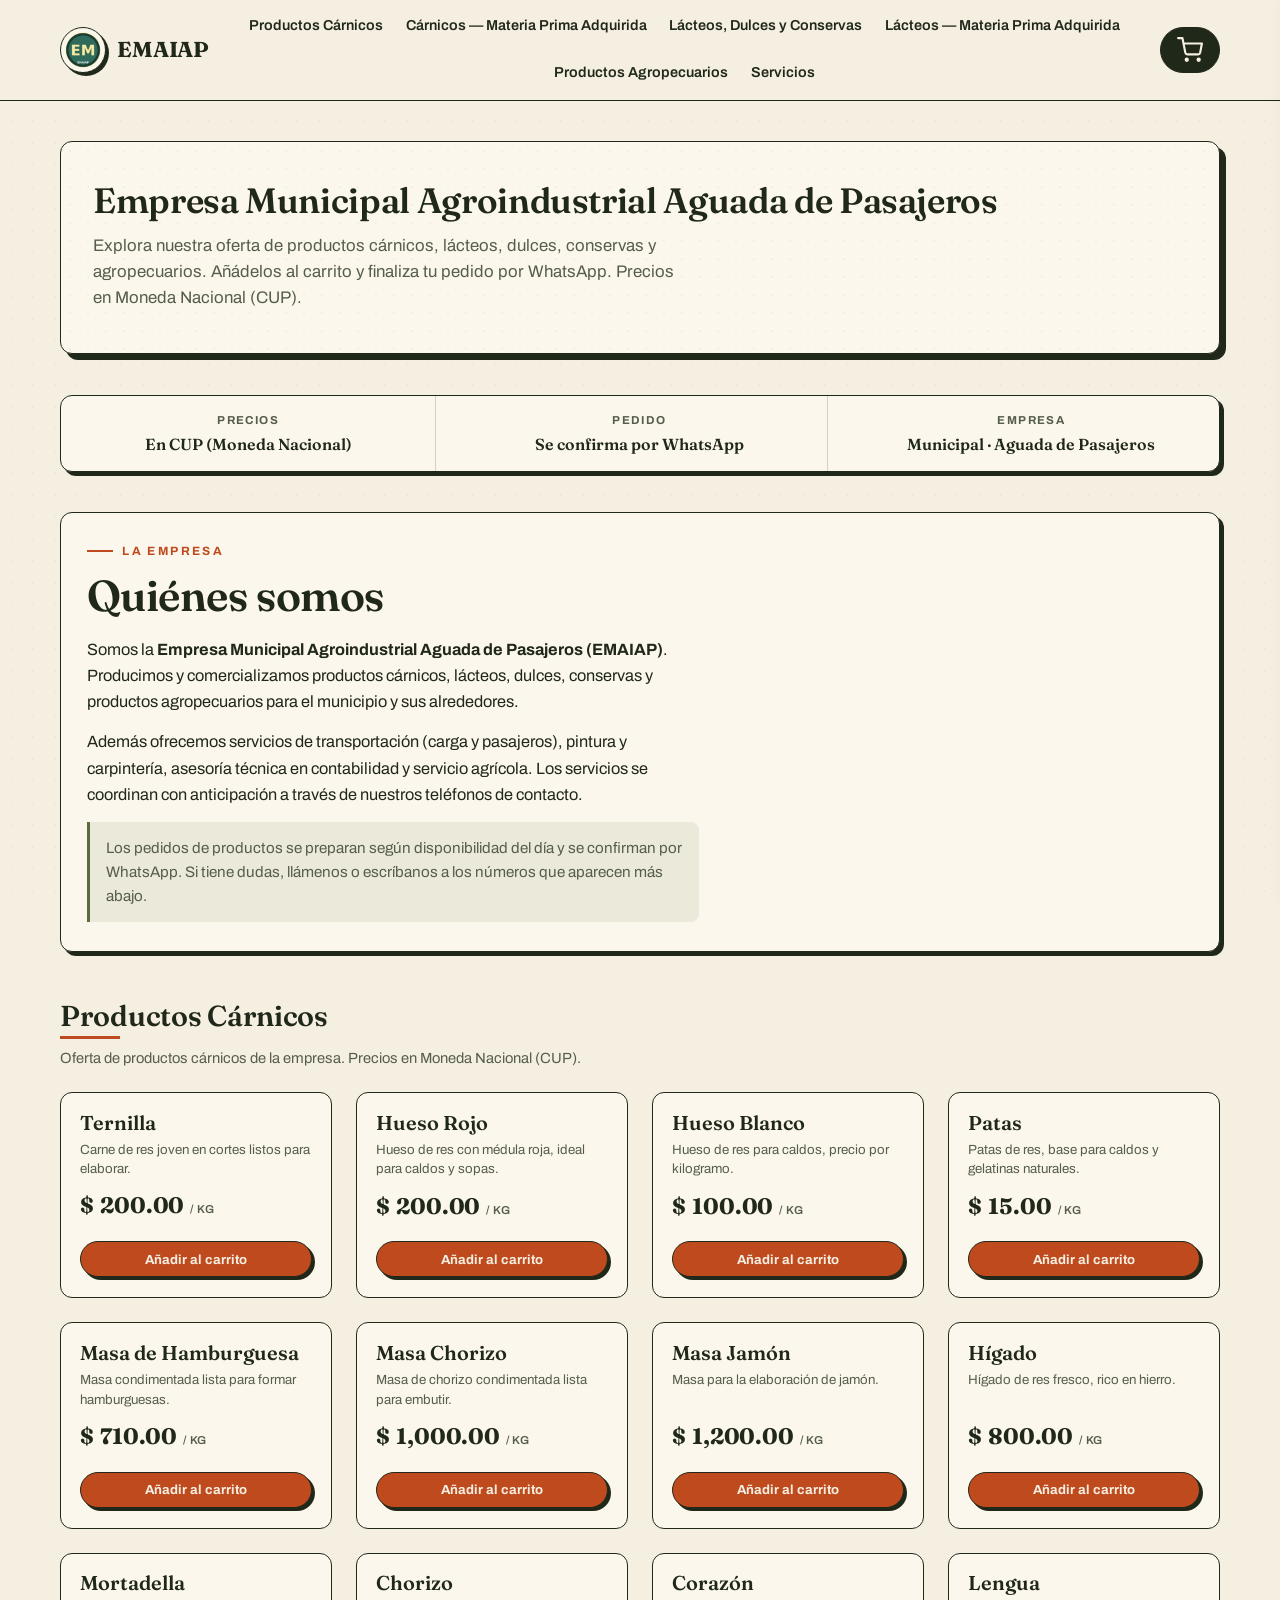
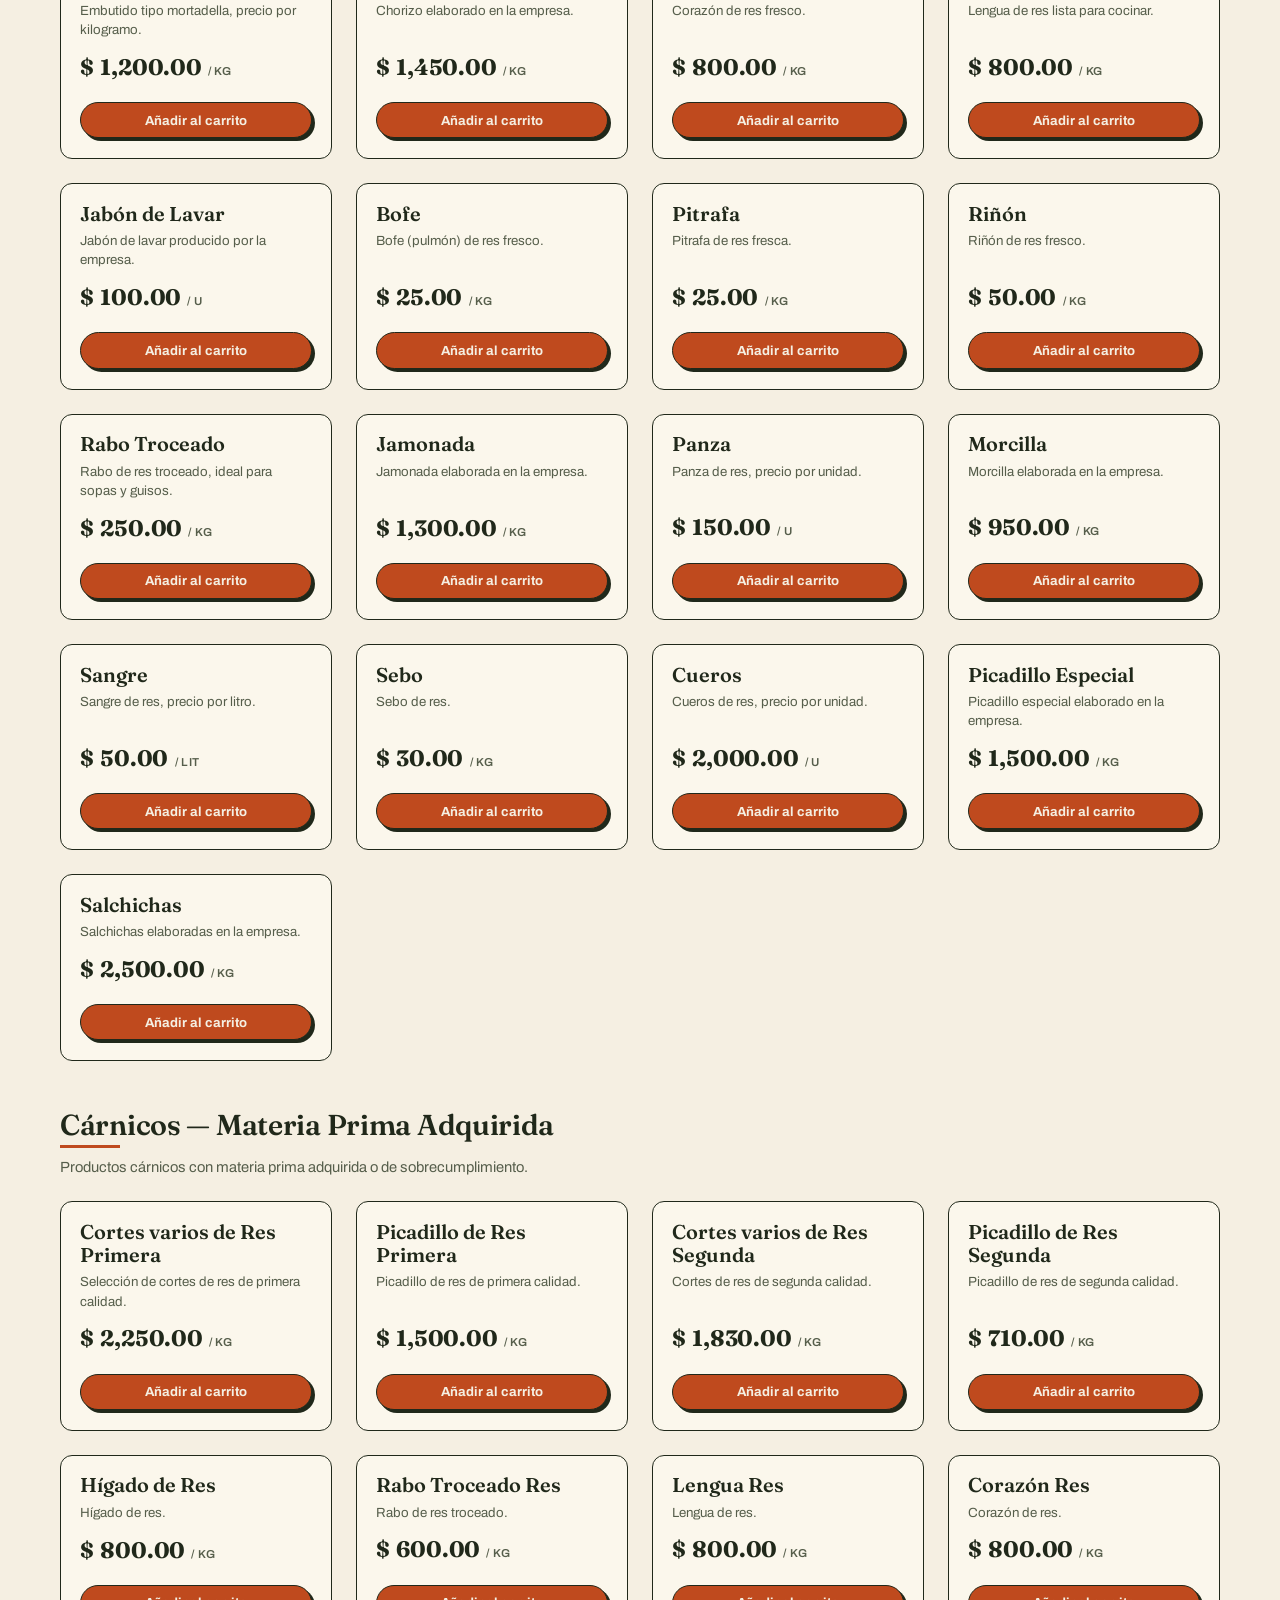
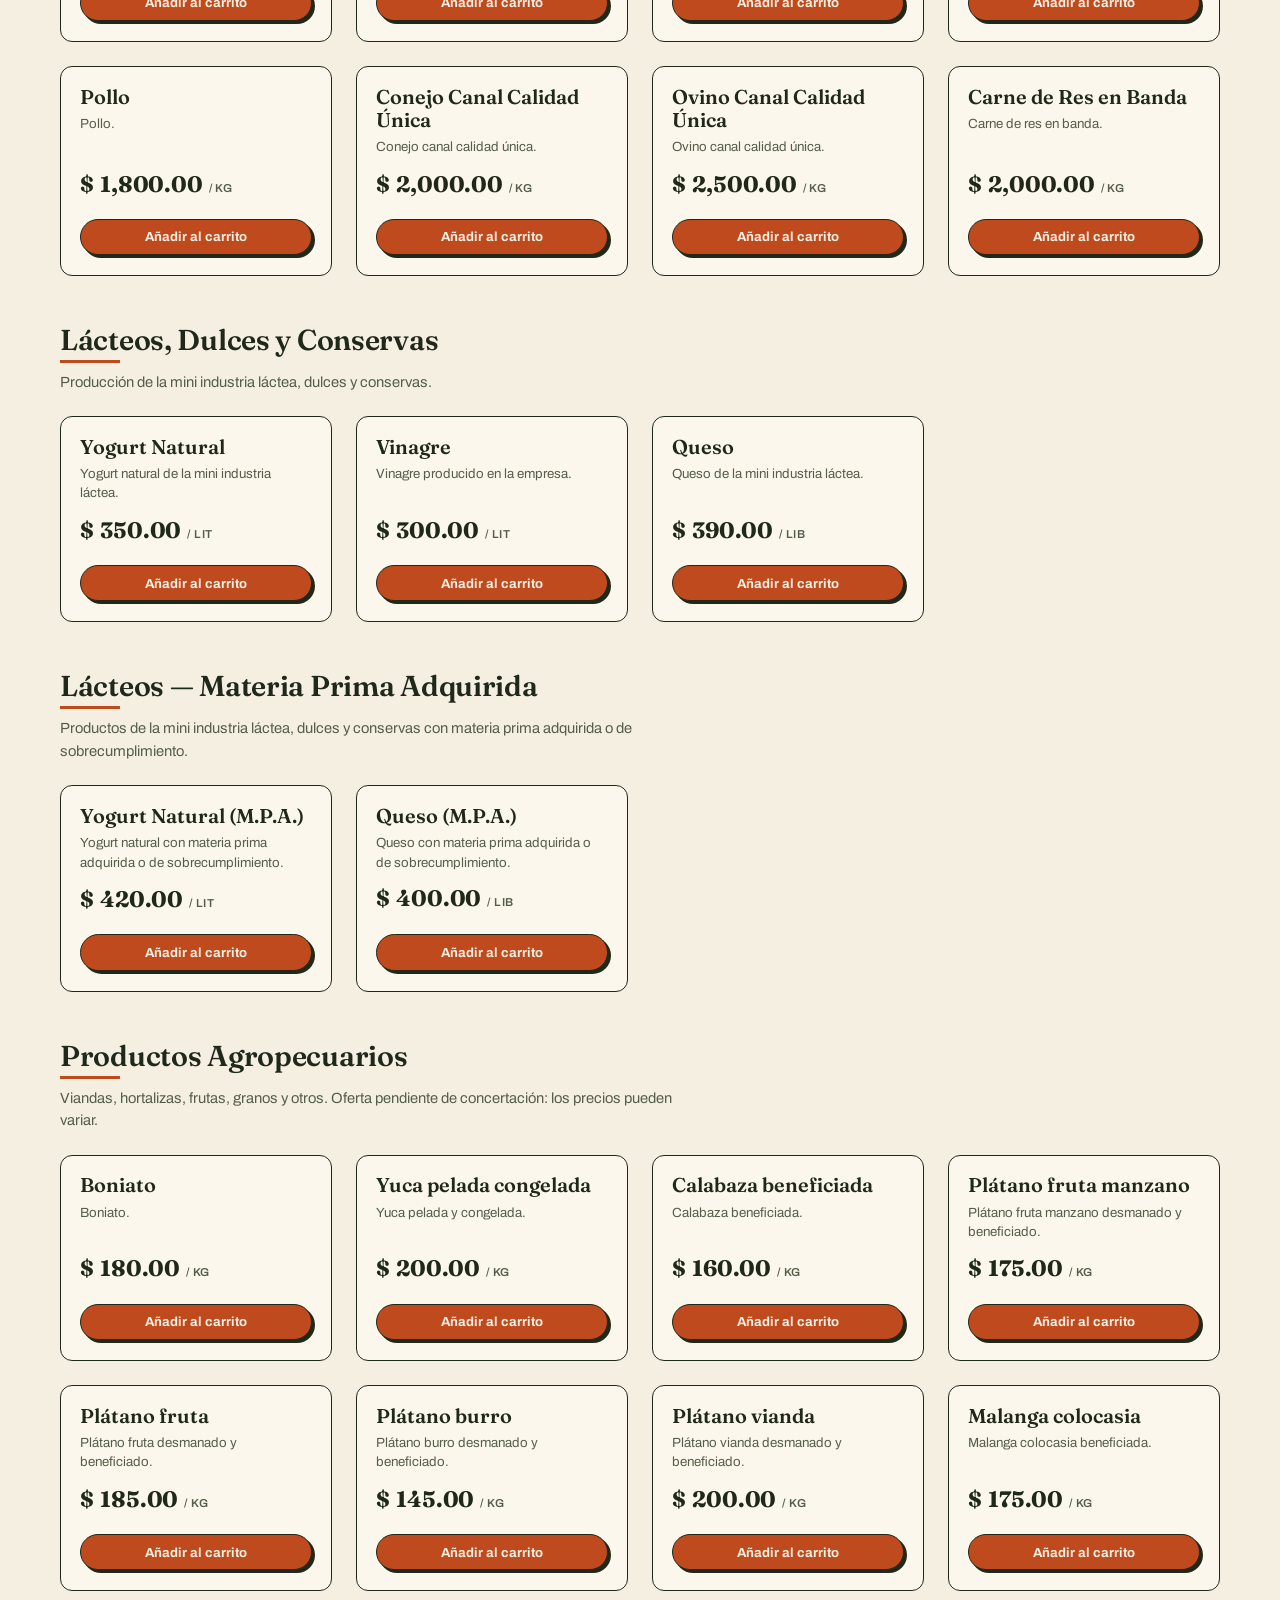
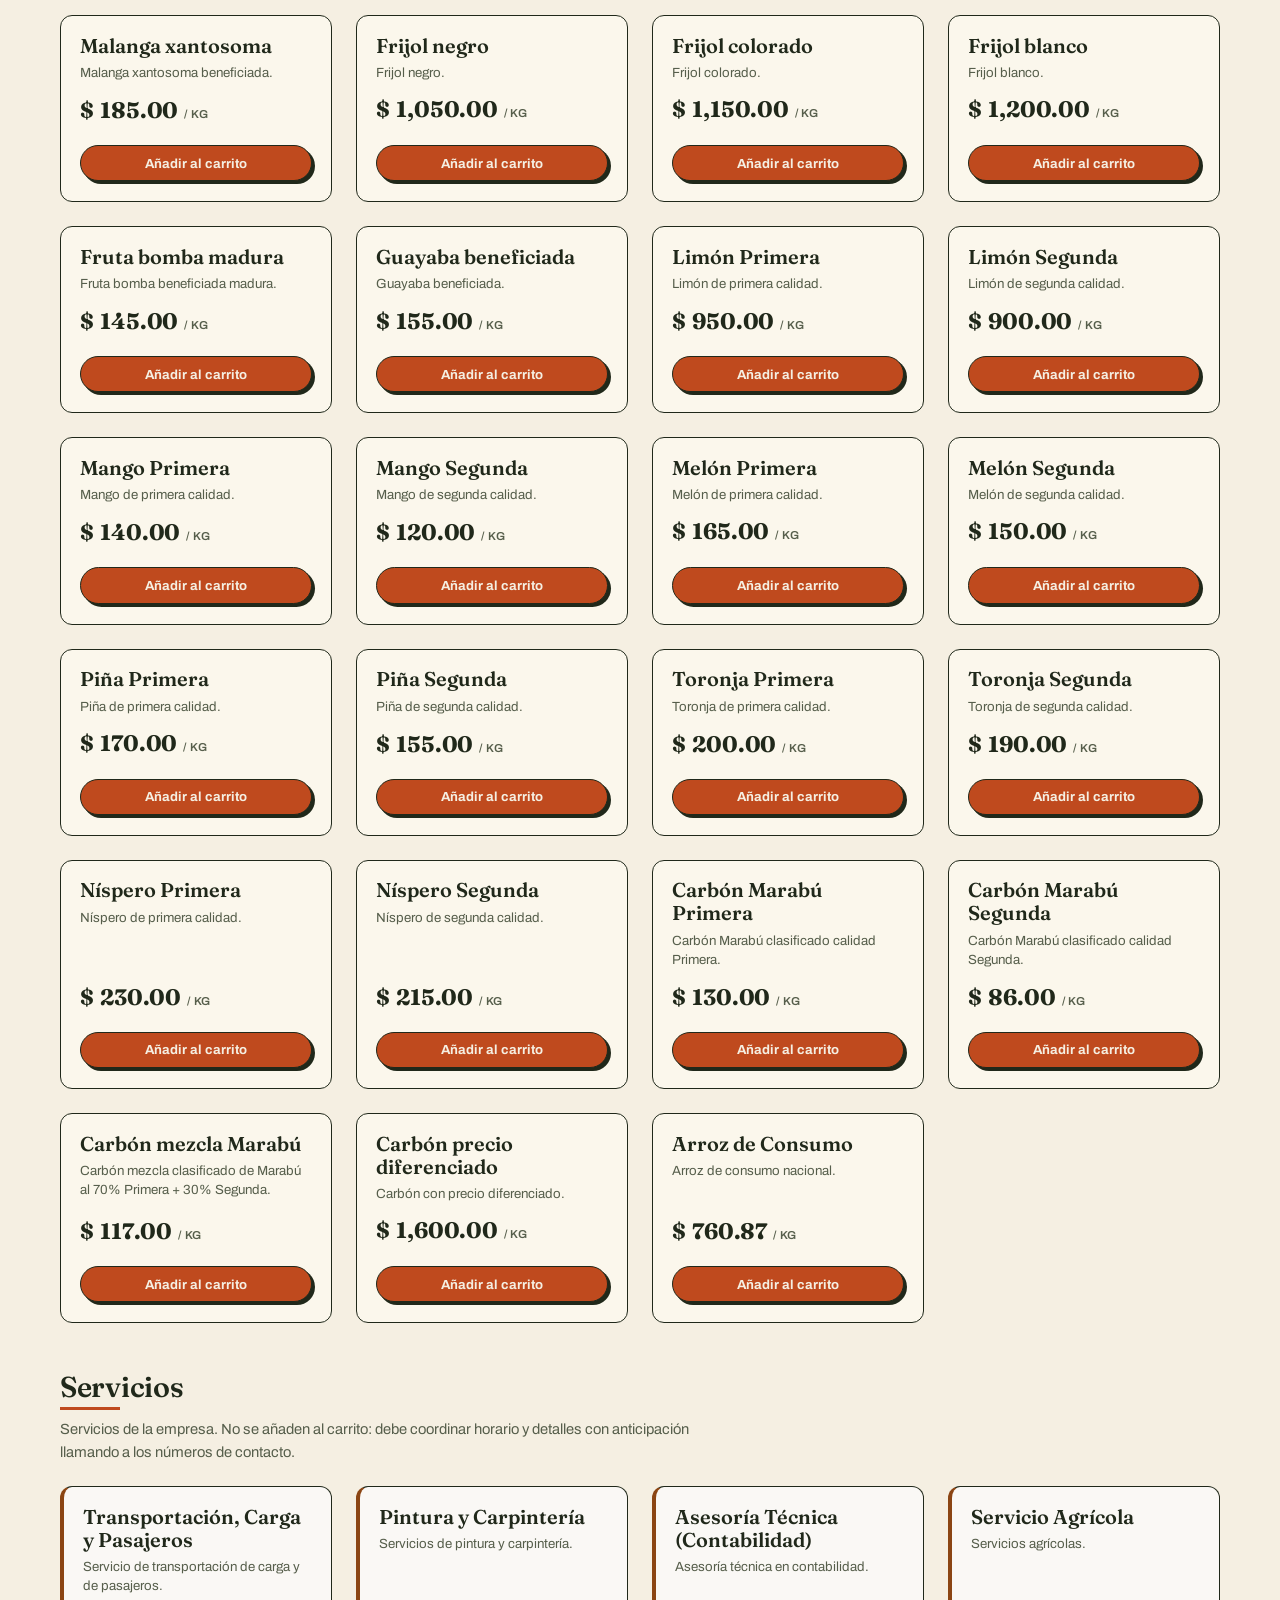
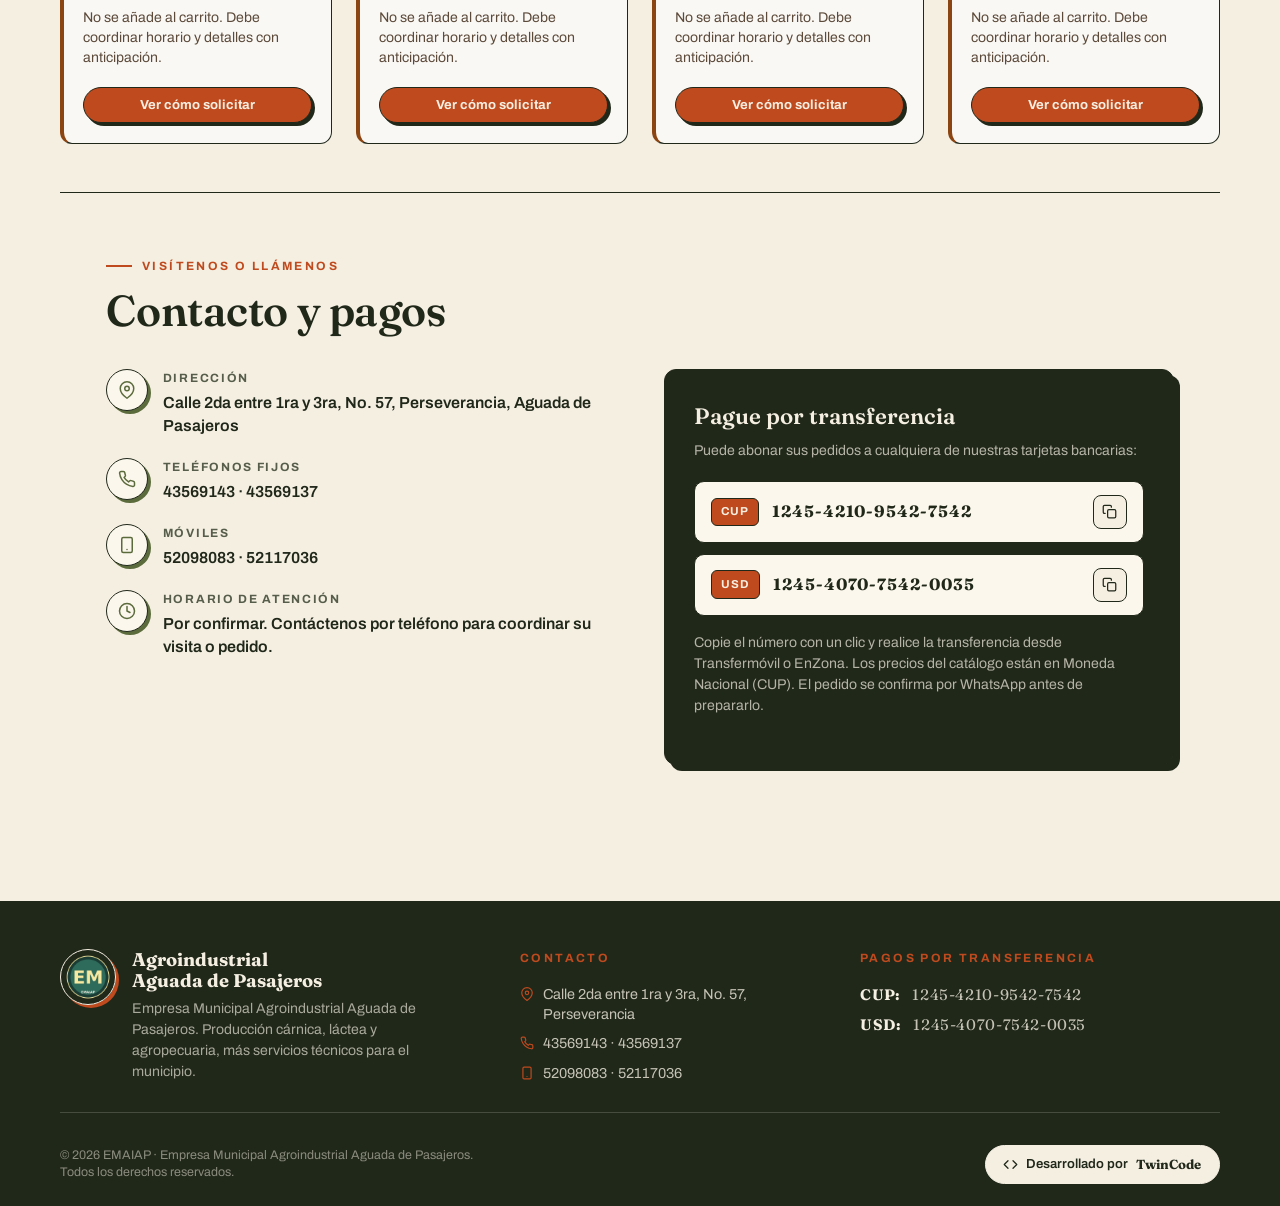
==== commit b51609e7: "new feathuers" ====
--- a/index.html
+++ b/index.html
@@ -47,7 +47,49 @@
     <!-- Hero / intro -->
     <section class="hero">
       <h1>Empresa Municipal Agroindustrial Aguada de Pasajeros</h1>
-      <p>Explora nuestra oferta de productos cárnicos, lácteos, dulces, conservas y agropecuarios, añádelos al carrito y finaliza tu pedido por WhatsApp en segundos.</p>
+      <p>Explora nuestra oferta de productos cárnicos, lácteos, dulces, conservas y agropecuarios. Añádelos al carrito y finaliza tu pedido por WhatsApp. Precios en Moneda Nacional (CUP).</p>
+    </section>
+
+    <!-- Franja de confianza -->
+    <div class="trust-strip" aria-label="Información importante">
+      <div class="trust-item">
+        <span class="trust-label">Precios</span>
+        <span class="trust-value">En CUP (Moneda Nacional)</span>
+      </div>
+      <div class="trust-item">
+        <span class="trust-label">Pedido</span>
+        <span class="trust-value">Se confirma por WhatsApp</span>
+      </div>
+      <div class="trust-item">
+        <span class="trust-label">Empresa</span>
+        <span class="trust-value">Municipal · Aguada de Pasajeros</span>
+      </div>
+    </div>
+
+    <!-- Quiénes somos -->
+    <section class="about-section" id="nosotros">
+      <div class="cabecera-seccion">
+        <div>
+          <div class="sub-titulo">La empresa</div>
+          <h2 class="titulo-seccion">Quiénes somos</h2>
+        </div>
+      </div>
+      <div class="about-content">
+        <p>
+          Somos la <strong>Empresa Municipal Agroindustrial Aguada de Pasajeros (EMAIAP)</strong>.
+          Producimos y comercializamos productos cárnicos, lácteos, dulces, conservas y productos agropecuarios
+          para el municipio y sus alrededores.
+        </p>
+        <p>
+          Además ofrecemos servicios de transportación (carga y pasajeros), pintura y carpintería,
+          asesoría técnica en contabilidad y servicio agrícola. Los servicios se coordinan con anticipación
+          a través de nuestros teléfonos de contacto.
+        </p>
+        <p class="about-note">
+          Los pedidos de productos se preparan según disponibilidad del día y se confirman por WhatsApp.
+          Si tiene dudas, llámenos o escríbanos a los números que aparecen más abajo.
+        </p>
+      </div>
     </section>
 
     <!-- Contenedor de categorías y productos (lo rellena products.js) -->
@@ -103,6 +145,16 @@
                 <p>52098083 · 52117036</p>
               </div>
             </div>
+
+            <div class="contacto-item">
+              <span class="ico" aria-hidden="true">
+                <svg xmlns="http://www.w3.org/2000/svg" viewBox="0 0 24 24" fill="none" stroke="currentColor" stroke-width="2" stroke-linecap="round" stroke-linejoin="round"><circle cx="12" cy="12" r="10"></circle><polyline points="12 6 12 12 16 14"></polyline></svg>
+              </span>
+              <div>
+                <strong>Horario de atención</strong>
+                <p>Por confirmar. Contáctenos por teléfono para coordinar su visita o pedido.</p>
+              </div>
+            </div>
           </div>
 
           <!-- Columna derecha: bloque de pagos -->
@@ -126,7 +178,7 @@
               </button>
             </div>
 
-            <p class="pagos-nota">Copie el número con un clic y realice la transferencia desde Transfermóvil o EnZona.</p>
+            <p class="pagos-nota">Copie el número con un clic y realice la transferencia desde Transfermóvil o EnZona. Los precios del catálogo están en Moneda Nacional (CUP). El pedido se confirma por WhatsApp antes de prepararlo.</p>
           </div>
         </div>
       </div>
@@ -260,7 +312,7 @@
           <img src="assets/logo.png" alt="Logo de EMAIAP" class="footer-logo">
           <div>
             <strong>Agroindustrial<br>Aguada de Pasajeros</strong>
-            <p>Empresa Municipal Agroindustrial Aguada de Pasajeros. Producción agropecuaria, combos alimenticios y servicios técnicos para el municipio.</p>
+            <p>Empresa Municipal Agroindustrial Aguada de Pasajeros. Producción cárnica, láctea y agropecuaria, más servicios técnicos para el municipio.</p>
           </div>
         </div>
 
--- a/css/styles.css
+++ b/css/styles.css
@@ -904,3 +904,100 @@
   background: var(--color-primary, #8b4513);
   color: #fff;
 }
+
+/* ==========================================================================
+   CONFIANZA — franja informativa y sección Quiénes somos
+   ========================================================================== */
+.trust-strip {
+  display: grid;
+  grid-template-columns: repeat(3, 1fr);
+  gap: 1rem;
+  margin: 1.5rem 0 2.5rem;
+  border: 1.5px solid var(--tinta);
+  border-radius: var(--radio);
+  background: var(--papel-alto);
+  box-shadow: var(--sombra-sm);
+  overflow: hidden;
+}
+.trust-item {
+  padding: 1rem 1.2rem;
+  text-align: center;
+  border-right: 1.5px solid var(--linea);
+}
+.trust-item:last-child {
+  border-right: none;
+}
+.trust-label {
+  display: block;
+  font-size: 0.72rem;
+  font-weight: 700;
+  letter-spacing: 0.12em;
+  text-transform: uppercase;
+  color: var(--tinta-suave);
+  margin-bottom: 0.25rem;
+}
+.trust-value {
+  display: block;
+  font-family: 'Fraunces', serif;
+  font-weight: 600;
+  font-size: 1rem;
+  color: var(--tinta);
+  line-height: 1.3;
+}
+
+.about-section {
+  margin-bottom: 3rem;
+  padding: 1.8rem 1.6rem;
+  background: var(--papel-alto);
+  border: 1.5px solid var(--tinta);
+  border-radius: var(--radio);
+  box-shadow: var(--sombra-sm);
+}
+.about-section .cabecera-seccion {
+  margin-bottom: 1.1rem;
+}
+.about-content {
+  max-width: 68ch;
+}
+.about-content p {
+  margin-bottom: 0.9rem;
+  color: var(--tinta);
+  font-size: 1.02rem;
+  line-height: 1.6;
+}
+.about-content p:last-child {
+  margin-bottom: 0;
+}
+.about-note {
+  padding: 0.85rem 1rem;
+  background: rgba(92, 107, 60, 0.1);
+  border-left: 3px solid var(--oliva);
+  border-radius: 0 8px 8px 0;
+  font-size: 0.95rem !important;
+  color: var(--tinta-suave) !important;
+}
+
+@media (max-width: 720px) {
+  .trust-strip {
+    grid-template-columns: 1fr;
+  }
+  .trust-item {
+    border-right: none;
+    border-bottom: 1.5px solid var(--linea);
+    text-align: left;
+    display: flex;
+    align-items: baseline;
+    gap: 0.75rem;
+    padding: 0.85rem 1.1rem;
+  }
+  .trust-item:last-child {
+    border-bottom: none;
+  }
+  .trust-label {
+    min-width: 5.5rem;
+    margin-bottom: 0;
+  }
+  .about-section {
+    padding: 1.4rem 1.15rem;
+  }
+}
